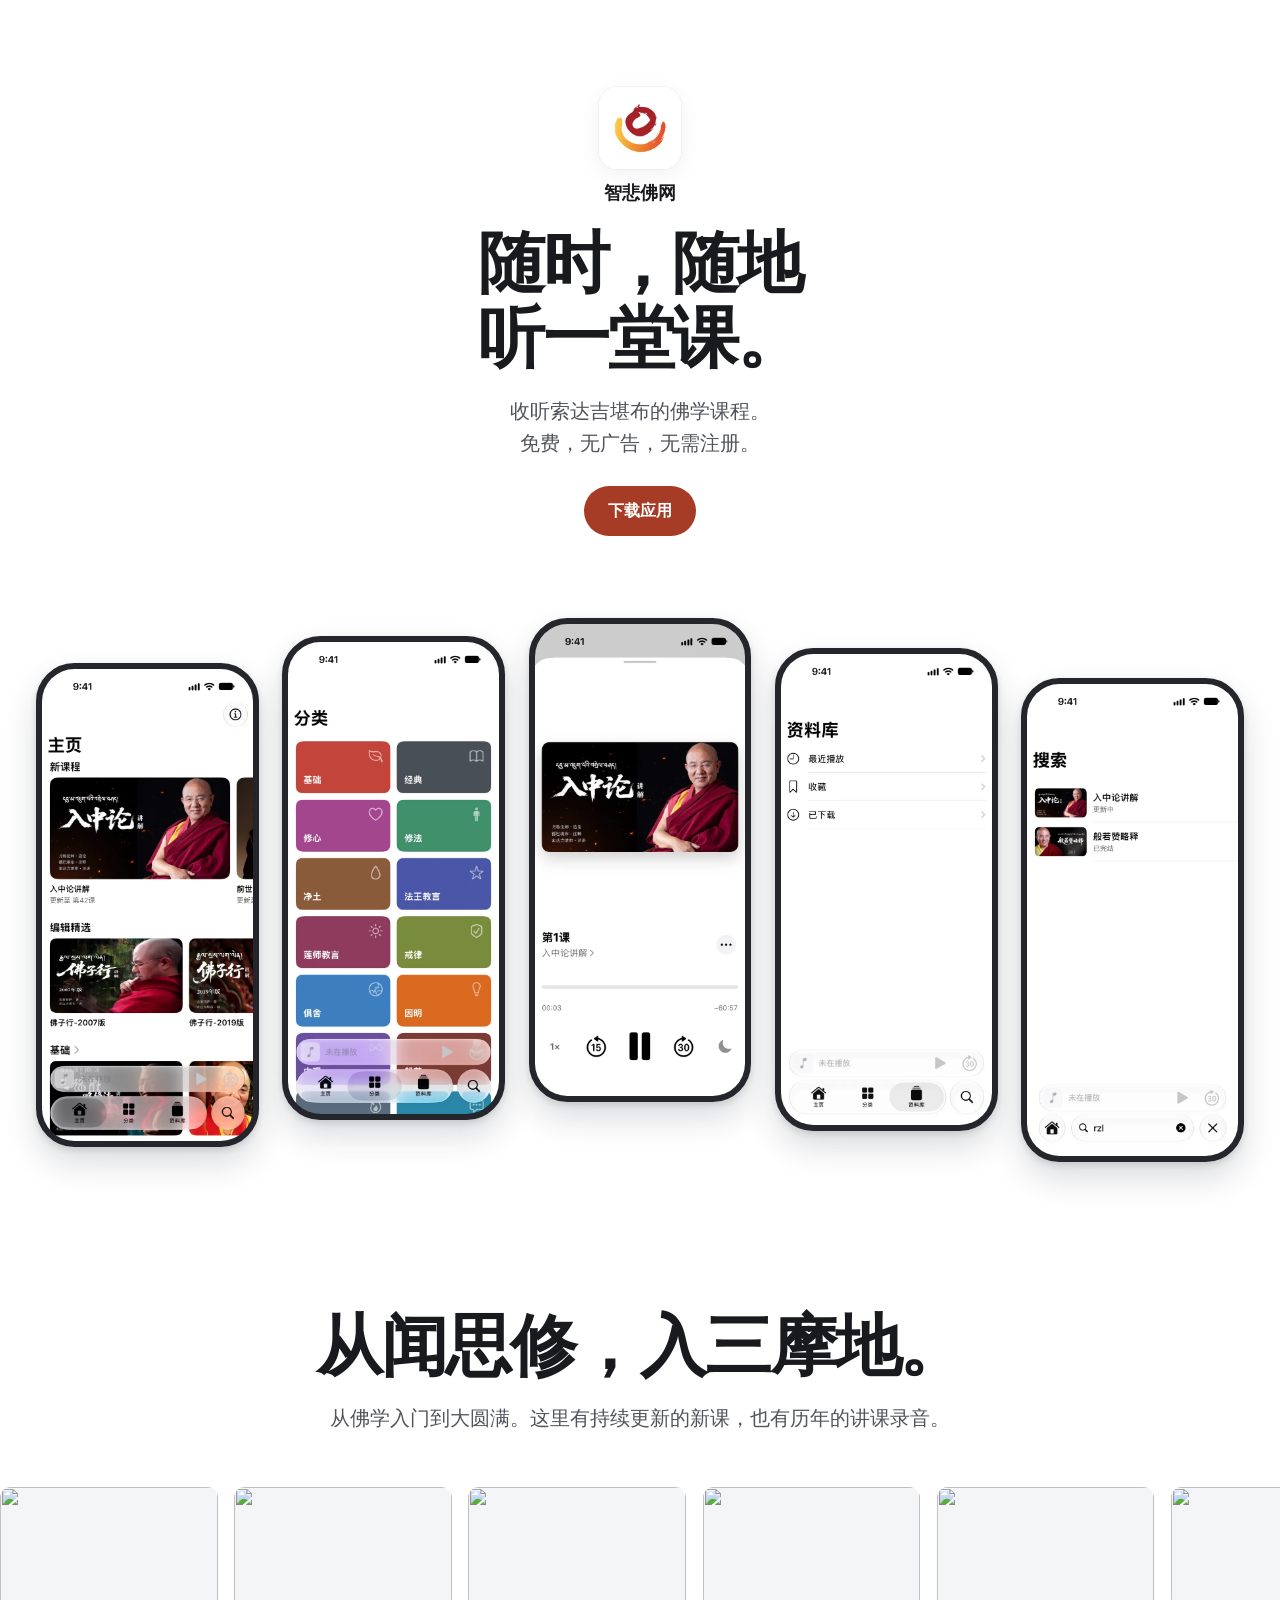
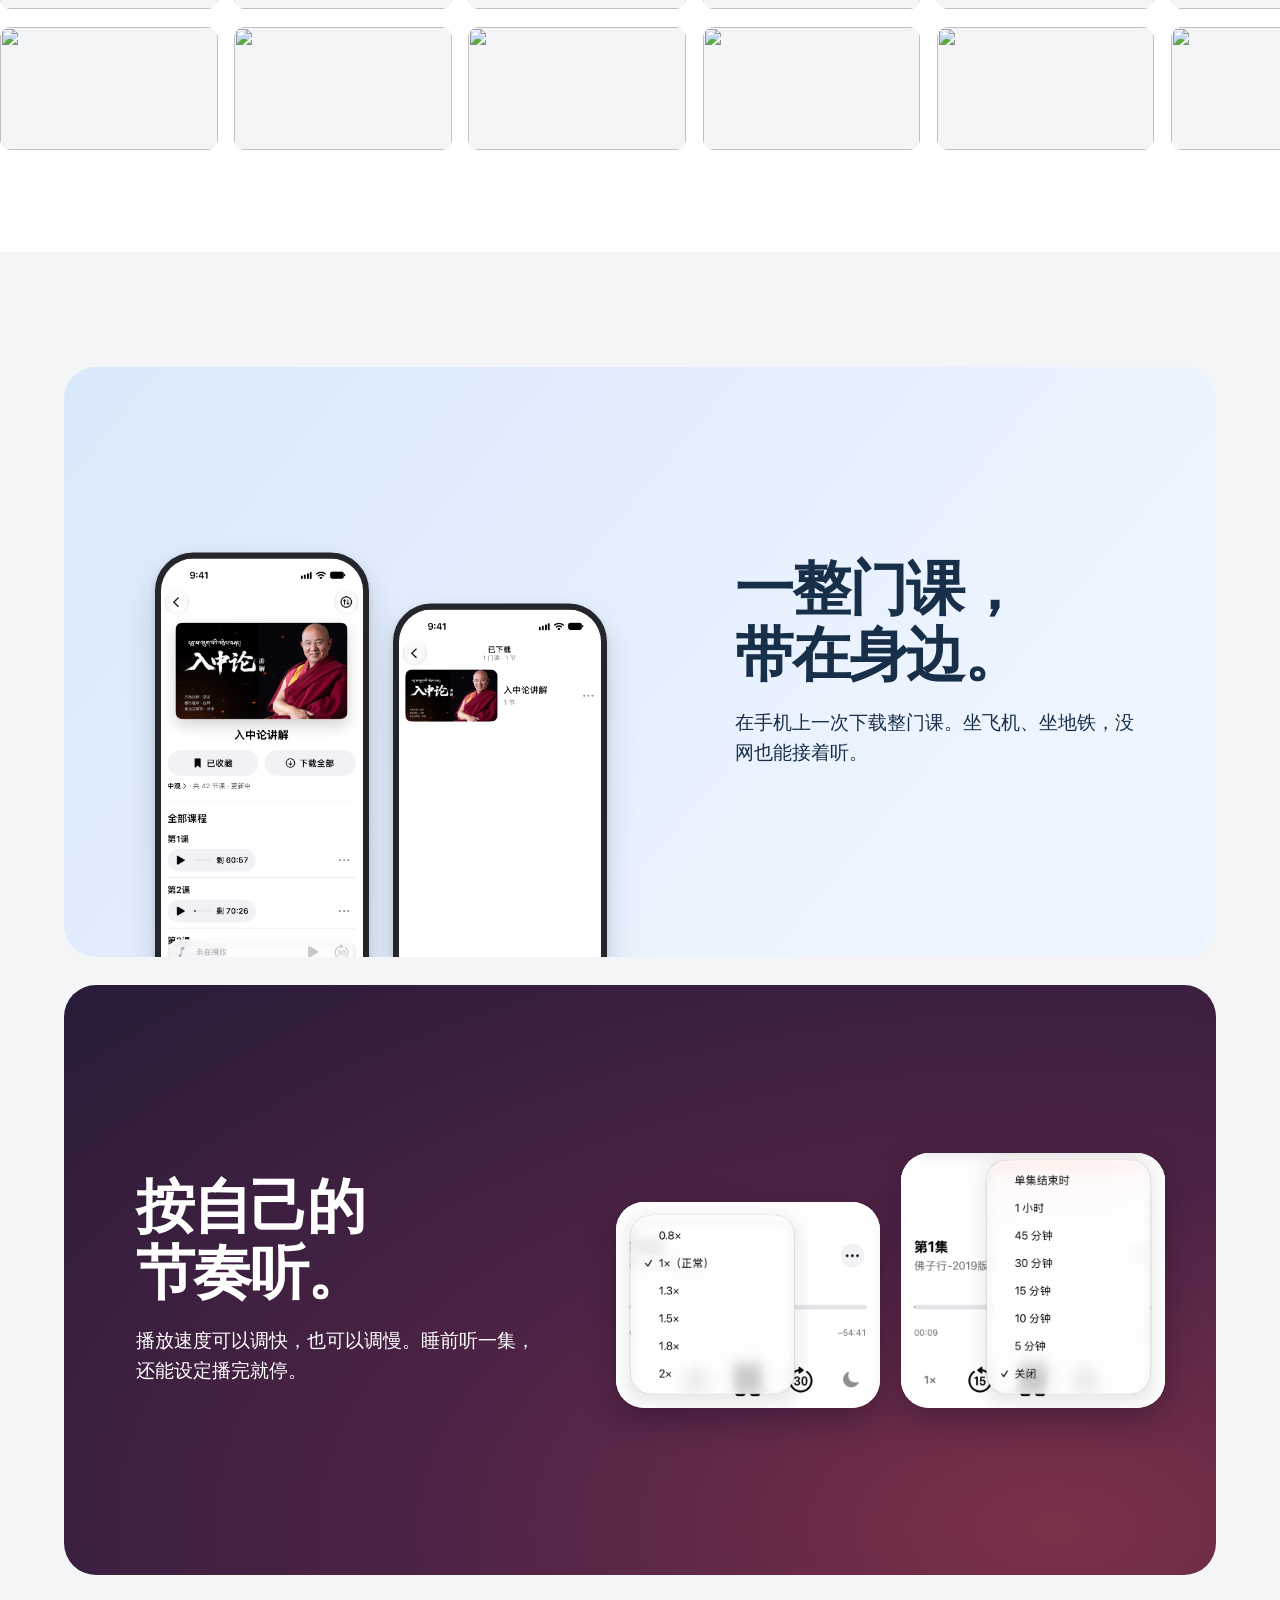
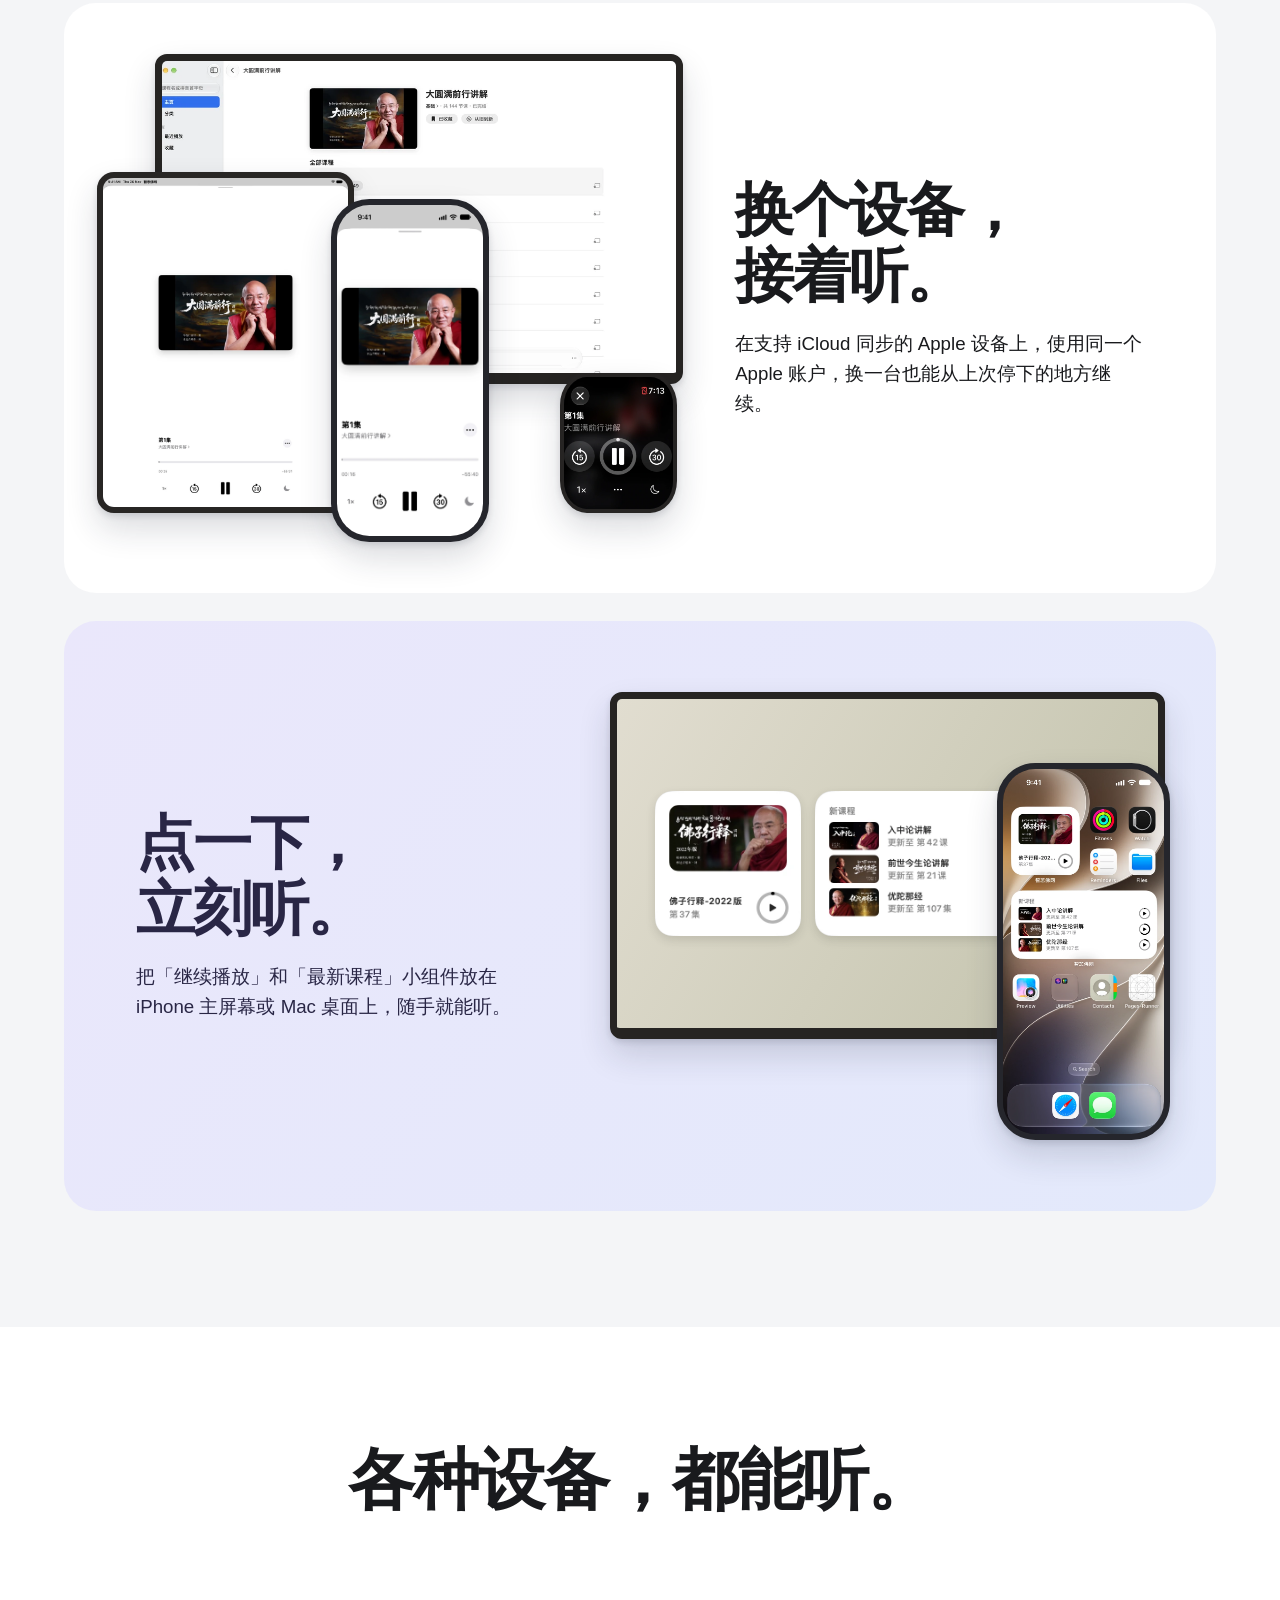
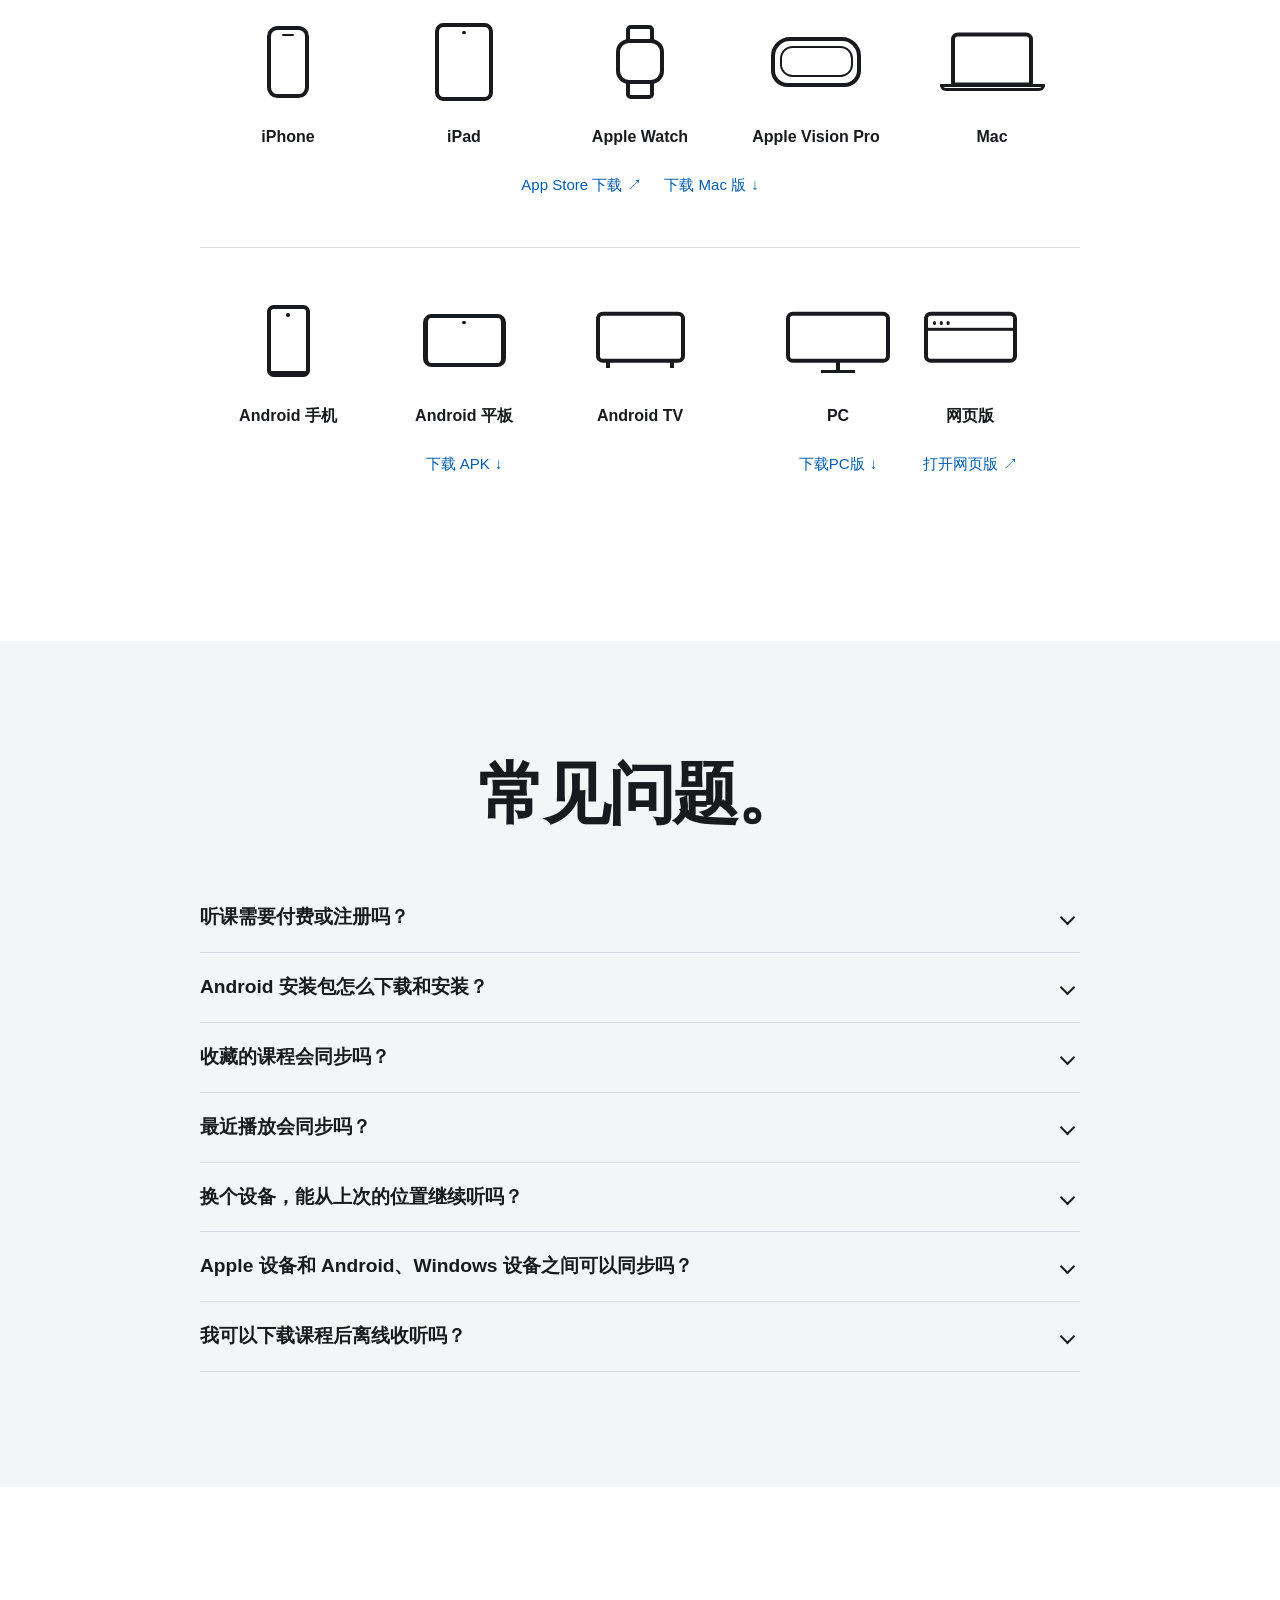
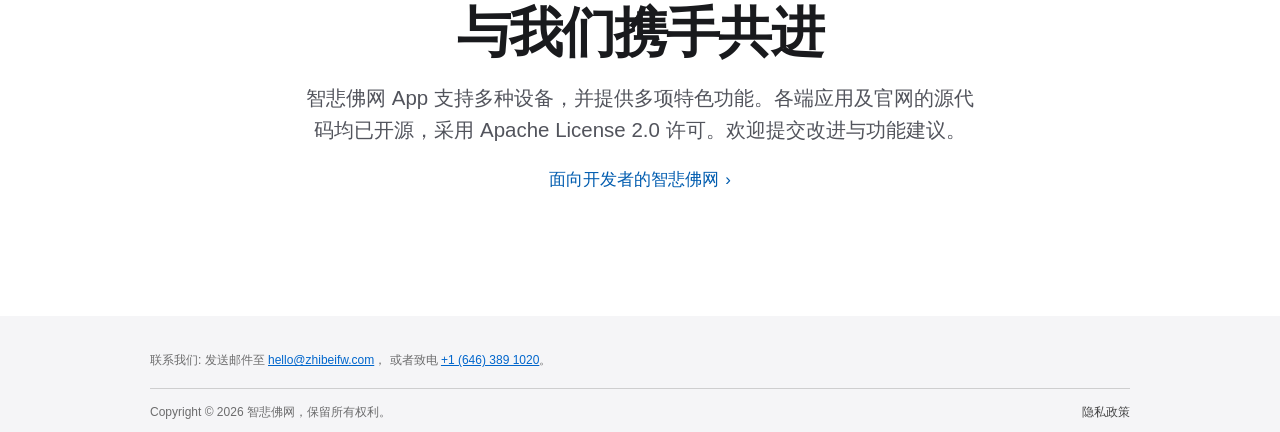
==== index.html @ 8c7d199d "合并官网手机端倍速与睡眠配图" ====
<!DOCTYPE html>
<html lang="zh-CN">
<head>
  <meta charset="utf-8">
  <meta name="viewport" content="width=device-width, initial-scale=1, viewport-fit=cover">
  <title>智悲佛网</title>
  <meta name="description" content="在智悲佛网收听索达吉堪布的佛学课程。免费，无广告，无需注册。">
  <meta name="theme-color" content="#ffffff">
  <meta property="og:type" content="website">
  <meta property="og:title" content="智悲佛网">
  <meta property="og:description" content="收听索达吉堪布的佛学课程。免费，无广告，无需注册。">
  <link rel="icon" href="favicon.svg" type="image/svg+xml">
  <link rel="stylesheet" href="style.css">
  <link rel="stylesheet" href="site-theme.css">
  <link rel="stylesheet" href="home.css">
  <script defer src="downloads.js"></script>
  <script defer src="home-covers.js"></script>
  <script defer src="home.js"></script>
</head>
<body class="home-page">
  <main>
    <section class="home-hero" aria-labelledby="home-title">
      <div class="home-heading home-hero-copy">
        <img class="app-mark" src="media/app-icon.webp" alt="" width="76" height="76">
        <p class="app-name">智悲佛网</p>
        <h1 id="home-title">随时，随地<br>听一堂课。</h1>
        <p>收听索达吉堪布的佛学课程。<br>免费，无广告，无需注册。</p>
        <a class="home-button" href="#downloads">下载应用</a>
      </div>

      <div class="phone-strip">
        <div class="phone-lineup">
          <div class="phone-frame phone-home"><img src="media/phone-home.webp" alt="智悲佛网首页" width="660" height="1434" decoding="async"></div>
          <div class="phone-frame phone-categories"><img src="media/phone-categories.webp" alt="课程分类" width="660" height="1434" decoding="async"></div>
          <div class="phone-frame phone-player"><img src="media/phone-player.webp" alt="正在播放的课程" width="660" height="1434" decoding="async" fetchpriority="high"></div>
          <div class="phone-frame phone-library"><img src="media/phone-library.webp" alt="资料库" width="660" height="1434" decoding="async"></div>
          <div class="phone-frame phone-search"><img src="media/phone-search.webp" alt="搜索课程" width="660" height="1434" decoding="async"></div>
        </div>
      </div>
    </section>

    <section class="home-catalog" aria-labelledby="catalog-title">
      <div class="home-heading section-copy">
        <h2 id="catalog-title">从闻思修，入三摩地。</h2>
        <p>从佛学入门到大圆满。这里有持续更新的新课，也有历年的讲课录音。</p>
      </div>
      <div class="cover-gallery" aria-label="课程封面">
        <div class="cover-row"><div class="cover-track" data-cover-row></div></div>
        <div class="cover-row"><div class="cover-track" data-cover-row></div></div>
      </div>
    </section>

    <section class="home-features" aria-label="听课功能">
      <div class="feature-stack home-width">
        <article class="feature-card feature-download">
          <div class="feature-copy">
            <h2>一整门课，<br>带在身边。</h2>
            <p>在手机上一次下载整门课。坐飞机、坐地铁，没网也能接着听。</p>
          </div>
          <div class="feature-art download-art">
            <div class="phone-frame"><img src="media/phone-course.webp" alt="课程页上的下载全部按钮" loading="lazy" decoding="async"></div>
            <div class="phone-frame"><img src="media/phone-downloads.webp" alt="资料库的已下载课程页" loading="lazy" decoding="async"></div>
          </div>
        </article>

        <article class="feature-card feature-playback" id="playback-feature">
          <div class="feature-copy">
            <h2>按自己的<br>节奏听。</h2>
            <p>播放速度可以调快，也可以调慢。睡前听一集，还能设定播完就停。</p>
          </div>
          <div class="feature-art playback-art">
            <div class="playback-crop playback-speed"><img src="media/phone-speed.webp" alt="《佛子行》的播放界面，倍速菜单已展开" width="660" height="1435" loading="lazy" decoding="async"></div>
            <div class="playback-crop playback-sleep"><img src="media/phone-sleep.webp" alt="《佛子行》的播放界面，睡眠定时菜单已展开" width="660" height="1435" loading="lazy" decoding="async"></div>
            <img class="playback-combined" src="media/phone-playback-combined.webp" alt="《佛子行》的播放界面，分别展开倍速和睡眠定时菜单" width="1048" height="670" loading="lazy" decoding="async">
          </div>
        </article>

        <article class="feature-card feature-sync" id="sync-feature">
          <div class="feature-copy">
            <h2>换个设备，<br>接着听。</h2>
            <p>在支持 iCloud 同步的 Apple 设备上，使用同一个 Apple 账户，换一台也能从上次停下的地方继续。</p>
          </div>
          <div class="feature-art sync-art">
            <div class="feature-devices">
              <div class="mac-frame"><img src="media/mac-player.webp" alt="Mac 上播放《大圆满前行讲解》" loading="lazy" decoding="async"></div>
              <div class="tablet-frame"><img src="media/ipad-player.webp" alt="iPad 上播放《大圆满前行讲解》" loading="lazy" decoding="async"></div>
              <div class="phone-frame"><img src="media/phone-sync.webp" alt="iPhone 上播放《大圆满前行讲解》" loading="lazy" decoding="async"></div>
              <div class="watch-frame"><img src="media/watch-player.webp" alt="Apple Watch 上播放《大圆满前行讲解》" loading="lazy" decoding="async"></div>
            </div>
          </div>
        </article>

        <article class="feature-card feature-widgets" id="widgets-feature">
          <div class="feature-copy">
            <h2>点一下，<br>立刻听。</h2>
            <p>把「继续播放」和「最新课程」小组件放在 iPhone 主屏幕或 Mac 桌面上，随手就能听。</p>
          </div>
          <div class="feature-art widgets-art">
            <div class="feature-devices">
              <div class="mac-frame">
                <div class="mac-widget-screen">
                  <img src="media/mac-continue-widget.webp" alt="Mac 的继续播放小组件显示《佛子行释-2022版》第 37 集" width="328" height="328" loading="lazy" decoding="async">
                  <img src="media/mac-latest-widget.webp" alt="Mac 的最新课程小组件" width="688" height="328" loading="lazy" decoding="async">
                </div>
              </div>
              <div class="phone-frame"><img src="media/phone-widgets.webp" alt="iPhone 的继续播放小组件显示《佛子行释-2022版》第 37 集，下方是最新课程小组件" width="660" height="1435" loading="lazy" decoding="async"></div>
            </div>
          </div>
        </article>
      </div>
    </section>

    <section class="home-downloads home-width" id="downloads" aria-labelledby="downloads-title">
      <div class="home-heading section-copy">
        <h2 id="downloads-title">各种设备，都能听。</h2>
      </div>

      <div class="device-rows">
        <div class="device-row device-row-apple">
          <ul class="device-icons">
            <li>
              <span class="device-icon icon-iphone" aria-hidden="true"></span>
              <span>iPhone</span>
            </li>
            <li>
              <span class="device-icon icon-ipad" aria-hidden="true"></span>
              <span>iPad</span>
            </li>
            <li>
              <span class="device-icon icon-watch" aria-hidden="true"></span>
              <span>Apple Watch</span>
            </li>
            <li>
              <span class="device-icon icon-vision" aria-hidden="true"></span>
              <span>Apple Vision Pro</span>
            </li>
            <li>
              <span class="device-icon icon-laptop" aria-hidden="true"></span>
              <span>Mac</span>
            </li>
          </ul>
          <div class="device-links">
            <a class="text-link" href="https://apps.apple.com/app/id6829302070">App Store 下载 <span aria-hidden="true">↗</span></a>
            <a class="text-link" data-download-platform="mac" aria-disabled="true" title="需要 macOS 15 或以上版本">下载 Mac 版 <span aria-hidden="true">↓</span></a>
          </div>
        </div>

        <div class="device-row">
          <div class="device-platforms">
            <div class="device-android">
              <ul class="device-icons">
                <li>
                  <span class="device-icon icon-android-phone" aria-hidden="true"></span>
                  <span>Android 手机</span>
                </li>
                <li><span class="device-icon icon-android-tablet" aria-hidden="true"></span><span>Android 平板</span></li>
                <li><span class="device-icon icon-tv" aria-hidden="true"></span><span>Android TV</span></li>
              </ul>
              <div class="device-links">
                <a class="text-link" data-download-platform="android" aria-disabled="true">下载 APK <span aria-hidden="true">↓</span></a>
              </div>
            </div>
            <div class="device-other">
              <div class="device-column">
                <div class="device-device">
                  <span class="device-icon icon-desktop" aria-hidden="true"></span>
                  <span>PC</span>
                </div>
                <div class="device-links">
                  <a class="text-link" data-download-platform="windows" aria-disabled="true">下载PC版 <span aria-hidden="true">↓</span></a>
                </div>
              </div>
              <div class="device-column">
                <div class="device-device"><span class="device-icon icon-browser" aria-hidden="true"></span><span>网页版</span></div>
                <div class="device-links">
                  <a class="text-link" href="https://web.zhibeifw.com/" data-web-player>打开网页版 <span aria-hidden="true">↗</span></a>
                </div>
              </div>
            </div>
          </div>
        </div>
      </div>
      <p class="download-status" data-download-status role="status" hidden>部分下载暂不可用，请稍后重试。</p>
    </section>

    <section class="home-faq" aria-labelledby="faq-title">
      <div class="home-heading section-copy"><h2 id="faq-title">常见问题。</h2></div>
      <div class="faq-items">
        <details>
          <summary>听课需要付费或注册吗？</summary>
          <div class="faq-answer"><p>课程免费收听，无广告，也无需注册智悲佛网账号。</p></div>
        </details>
        <details>
          <summary>Android 安装包怎么下载和安装？</summary>
          <div class="faq-answer">
            <p>在官网下载区点「下载 APK」。如果你是从微信或 QQ 打开网页的，请点右上角「⋯」，选择「在浏览器中打开」，再开始下载。</p>
            <p>下载完成后，从浏览器的「下载内容」或手机的「文件管理」打开安装包。如果系统提示需要授权，点「设置」，给当前打开安装包的浏览器或文件管理器开启「允许来自此来源的应用」，再返回安装。</p>
            <p>如果看到「已了解应用的风险检测结果」，确认安装包来自智悲佛网官网后，按屏幕提示点「继续安装」。</p>
            <p>部分华为手机或平板会提示「纯净模式持续保护中」。如果设备提供「增强防护」开关，可在「设置 → 系统和更新 → 纯净模式」里暂时关闭增强防护，安装完成后再开启。也可以直接打开网页版听课。</p>
          </div>
        </details>
        <details>
          <summary>收藏的课程会同步吗？</summary>
          <div class="faq-answer"><p>会。在支持 iCloud 同步的 Apple 设备上，使用同一个 Apple 账户，收藏或取消收藏都会同步。</p></div>
        </details>
        <details>
          <summary>最近播放会同步吗？</summary>
          <div class="faq-answer"><p>会。用同一个 Apple 账户在支持 iCloud 同步的设备上听课，另一台设备的「最近播放」里也能找到这一集。</p></div>
        </details>
        <details>
          <summary>换个设备，能从上次的位置继续听吗？</summary>
          <div class="faq-answer"><p>可以。在支持 iCloud 同步的 Apple 设备上使用同一个 Apple 账户，打开同一集，就能从上次停下的位置接着听。已听完的标记也会同步。</p></div>
        </details>
        <details>
          <summary>Apple 设备和 Android、Windows 设备之间可以同步吗？</summary>
          <div class="faq-answer"><p>不能。同步仅限使用同一个 Apple 账户、且支持 iCloud 同步的 Apple 设备。Android 和 Windows 各自在本机保存收藏、最近播放和收听进度。</p></div>
        </details>
        <details>
          <summary>我可以下载课程后离线收听吗？</summary>
          <div class="faq-answer"><p>可以在支持下载的设备上提前下载课程。断网后，打开资料库的「已下载」就能听。</p></div>
        </details>
      </div>
    </section>

    <section class="home-contribute" id="contribute" aria-labelledby="contribute-title">
      <div class="home-heading">
        <h2 id="contribute-title">与我们携手共进</h2>
        <p>智悲佛网 App 支持多种设备，并提供多项特色功能。各端应用及官网的源代码均已开源，采用 Apache License 2.0 许可。欢迎提交改进与功能建议。</p>
        <a class="text-link" href="https://github.com/zhibeifw/">面向开发者的智悲佛网 <span aria-hidden="true">›</span></a>
      </div>
    </section>
  </main>

  <footer class="home-footer">
    <div class="home-width">
      <p class="footer-contact">
        联系我们: 发送邮件至 <a href="mailto:hello@zhibeifw.com">hello@zhibeifw.com</a>，
        或者致电 <a href="tel:+16463891020">+1 (646) 389 1020</a>。
      </p>
      <div class="footer-legal">
        <p>Copyright &copy; 2026 智悲佛网，保留所有权利。</p>
        <a href="privacy.html">隐私政策</a>
      </div>
    </div>
  </footer>
</body>
</html>
---- style.css ----
:root {
  --bg-hero: #0d1a10;
  --bg-page: #0d1a10;
  --bg-page-glow: #1a2e1f;
  --accent: #a62127;
  --danger: #ff4d4f;
  --link-blue: #3b82f6;
  --text: rgba(255, 255, 255, 0.88);
  --text-strong: #ffffff;
  --text-muted: rgba(255, 255, 255, 0.7);
  --text-faint: rgba(255, 255, 255, 0.6);
  --glass-bg: rgba(255, 255, 255, 0.06);
  --glass-border: rgba(255, 255, 255, 0.15);
  --font-sans: -apple-system, BlinkMacSystemFont, "PingFang SC", "Hiragino Sans GB",
    "Microsoft YaHei", "Noto Sans SC", "Helvetica Neue", Arial, sans-serif;
}

* {
  margin: 0;
  padding: 0;
  box-sizing: border-box;
}

html {
  -webkit-text-size-adjust: 100%;
  text-size-adjust: 100%;
}

body {
  font-family: var(--font-sans);
  color: var(--text);
  background-color: var(--bg-page);
}

a {
  color: inherit;
}

a:focus-visible {
  outline: 2px solid #ffffff;
  outline-offset: 3px;
  border-radius: 6px;
}

.icon {
  display: inline-block;
  width: 1em;
  height: 1em;
  fill: currentColor;
  flex-shrink: 0;
  vertical-align: -0.125em;
}

.glass {
  background: var(--glass-bg);
  border: 1px solid var(--glass-border);
  -webkit-backdrop-filter: blur(16px);
  backdrop-filter: blur(16px);
}

body.page {
  background-image: radial-gradient(circle at 50% 30%, var(--bg-page-glow) 0%, var(--bg-page) 80%);
  background-repeat: no-repeat;
  background-attachment: fixed;
  line-height: 1.8;
  padding: max(40px, env(safe-area-inset-top)) max(20px, env(safe-area-inset-right))
    max(80px, env(safe-area-inset-bottom)) max(20px, env(safe-area-inset-left));
  min-height: 100vh;
  min-height: 100dvh;
}

.container {
  max-width: 760px;
  margin: 0 auto;
}

.nav-back {
  margin-bottom: 40px;
}

.nav-back a {
  color: var(--text-faint);
  text-decoration: none;
  font-size: 0.9rem;
  display: inline-flex;
  align-items: center;
  gap: 8px;
  transition: color 0.2s ease;
}

.nav-back a:hover {
  color: #ffffff;
}

.page h1 {
  font-size: clamp(1.8rem, 3vw, 2.4rem);
  font-weight: 300;
  letter-spacing: 2px;
  margin-bottom: 10px;
  color: #ffffff;
}

.subtitle {
  font-size: 0.85rem;
  color: var(--text-faint);
  margin-bottom: 40px;
  border-bottom: 1px solid rgba(255, 255, 255, 0.1);
  padding-bottom: 20px;
}

.page-footer {
  text-align: center;
  margin-top: 60px;
  font-size: 0.8rem;
  color: var(--text-faint);
}

body:has(.platform-dialog[open]) {
  overflow: hidden;
}

body:has(.platform-dialog[open]) .hero-container {
  filter: blur(4px);
}

:is(.download-btn, .platform-download[href], .platform-dialog-close) {
  -webkit-tap-highlight-color: transparent;
}

:root[data-focus-input="pointer"] :is(.download-btn, .platform-download[href], .platform-dialog-close):focus {
  outline: none;
}

:root[data-focus-input="keyboard"] :is(.download-btn, .platform-download[href], .platform-dialog-close):focus {
  outline: 2px solid var(--text-strong);
  outline-offset: 3px;
}

.platform-dialog {
  position: fixed;
  inset: 0;
  margin: auto;
  width: min(560px, calc(100% - 32px));
  max-height: calc(100dvh - 32px);
  padding: 20px;
  border: 1px solid rgba(232, 249, 236, 0.24);
  border-radius: 22px;
  background-color: var(--bg-page-glow);
  background-image: linear-gradient(155deg, rgba(241, 255, 245, 0.13), transparent 60%);
  box-shadow: inset 0 1px rgba(241, 255, 245, 0.14), 0 24px 64px rgba(0, 0, 0, 0.42);
  color: var(--text);
  overflow: auto;
}

.platform-dialog::backdrop {
  background: rgba(6, 13, 8, 0.4);
}

@supports ((backdrop-filter: blur(1px)) or (-webkit-backdrop-filter: blur(1px))) {
  .platform-dialog {
    background-color: rgba(16, 34, 23, 0.70);
    -webkit-backdrop-filter: blur(26px) saturate(135%);
    backdrop-filter: blur(26px) saturate(135%);
  }
}

@media (prefers-reduced-transparency: reduce) {
  body:has(.platform-dialog[open]) .hero-container {
    filter: none;
  }

  .platform-dialog {
    background-color: var(--bg-page-glow);
    -webkit-backdrop-filter: none;
    backdrop-filter: none;
  }
}

.platform-dialog-header {
  display: flex;
  align-items: center;
  justify-content: space-between;
  gap: 12px;
}

.platform-dialog-header h2 {
  font-size: 1.25rem;
  font-weight: 500;
  color: var(--text-strong);
}

.platform-dialog-close {
  display: grid;
  place-items: center;
  width: 44px;
  height: 44px;
  border: 1px solid rgba(232, 249, 236, 0.16);
  border-radius: 50%;
  background: rgba(255, 255, 255, 0.08);
  color: var(--text-strong);
  font: 1.5rem/1 var(--font-sans);
  cursor: pointer;
}

.platform-dialog-close:focus-visible {
  outline: 2px solid var(--text-strong);
  outline-offset: 3px;
}

.platform-dialog-close:hover {
  background: rgba(255, 255, 255, 0.14);
}

.platform-downloads {
  display: grid;
  grid-template-columns: repeat(2, minmax(0, 1fr));
  gap: 12px;
  margin-top: 14px;
}

.platform-downloads[hidden] {
  display: none;
}

.platform-download {
  display: flex;
  align-items: center;
  gap: 14px;
  min-height: 74px;
  padding: 14px 16px;
  border-radius: 12px;
  border-color: rgba(232, 249, 236, 0.22);
  background: linear-gradient(165deg, rgba(255, 255, 255, 0.16), rgba(255, 255, 255, 0.07));
  -webkit-backdrop-filter: none;
  backdrop-filter: none;
  box-shadow: inset 0 1px rgba(255, 255, 255, 0.08);
  color: var(--text-strong);
  text-decoration: none;
}

.platform-download[href]:hover {
  background: linear-gradient(165deg, rgba(255, 255, 255, 0.20), rgba(255, 255, 255, 0.12));
}

.platform-download[aria-disabled="true"] {
  border-color: var(--glass-border);
  background: rgba(255, 255, 255, 0.045);
  box-shadow: none;
  color: var(--text-muted);
}

.platform-download .icon {
  width: 28px;
  height: 28px;
}

.platform-download-text {
  display: grid;
  gap: 3px;
  min-width: 0;
  line-height: 1.3;
  overflow-wrap: anywhere;
}

.platform-download-text small {
  font-size: 0.85rem;
  color: var(--text-muted);
  line-height: 1.4;
}

@media (max-width: 599px) {
  .platform-dialog {
    inset: auto 0 0;
    width: 100%;
    max-width: none;
    margin: 0;
    padding-bottom: calc(20px + env(safe-area-inset-bottom));
    border-radius: 22px 22px 0 0;
  }

  .platform-dialog[open] {
    animation: platform-sheet-in 0.22s ease-out;
  }

  .platform-downloads {
    grid-template-columns: minmax(0, 1fr);
  }
}

@keyframes platform-sheet-in {
  from { transform: translateY(100%); }
}

@media (prefers-reduced-motion: reduce) {
  *,
  *::before,
  *::after {
    transition-duration: 0.01ms !important;
    animation-duration: 0.01ms !important;
  }
}
---- site-theme.css ----
:root {
  --site-paper: #fff;
  --site-surface: #f4f5f7;
  --site-ink: #191a1d;
  --site-muted: #52545c;
  --site-link: #005caf;
  --site-line: #d8dae0;
}
---- home.css ----
:root {
  --home-paper: var(--site-paper);
  --home-surface: var(--site-surface);
  --home-ink: var(--site-ink);
  --home-muted: var(--site-muted);
  --home-accent: #a63c25;
  --home-link: var(--site-link);
  --home-line: var(--site-line);
  --home-gutter: clamp(22px, 5vw, 64px);
  --home-space: clamp(68px, 9vw, 122px);
}

html {
  scroll-behavior: smooth;
}

body.home-page {
  color: var(--home-ink);
  background: var(--home-paper);
  line-height: 1.6;
}

.home-page :focus-visible {
  outline: 2px solid var(--home-link);
  outline-offset: 5px;
}

.home-width {
  width: min(1160px, calc(100% - var(--home-gutter) * 2));
  margin-inline: auto;
}

.home-heading {
  max-width: 890px;
  margin-inline: auto;
  text-align: center;
  padding-inline: var(--home-gutter);
}

.home-heading h1,
.home-heading h2,
.feature-copy h2 {
  font-weight: 720;
  line-height: 1.12;
  letter-spacing: -0.032em;
  text-wrap: balance;
}

.home-heading h1,
.home-heading h2 {
  font-size: clamp(2.35rem, 5.25vw, 4.5rem);
}

.home-heading h1 {
  margin-top: 18px;
}

.home-heading p:not(.app-name) {
  max-width: 31em;
  margin: 19px auto 0;
  color: var(--home-muted);
  font-size: clamp(1rem, 0.77rem + 0.65vw, 1.28rem);
  line-height: 1.6;
  text-wrap: pretty;
}

.home-hero {
  --hero-top: max(clamp(51px, 6.8vw, 89px), env(safe-area-inset-top));
  --hero-mark-size: clamp(64px, 7vw, 82px);
  padding-top: var(--hero-top);
  overflow: clip;
}

.app-mark {
  display: block;
  width: var(--hero-mark-size);
  height: auto;
  margin: 0 auto 10px;
  border-radius: 22%;
  box-shadow: 0 5px 20px #171a2410, 0 0 0 1px #171a2409;
}

.app-name {
  font-size: 1.1rem;
  font-weight: 670;
}

.home-button {
  display: inline-flex;
  align-items: center;
  padding: 12px 24px;
  min-height: 48px;
  margin-top: 26px;
  border-radius: 100px;
  background: var(--home-accent);
  color: #fff;
  font-weight: 640;
  text-decoration: none;
}

.home-button:hover {
  background: #87301f;
}

.phone-strip {
  overflow: hidden;
  margin-top: clamp(44px, 5.8vw, 76px);
  padding: 8px 0 clamp(34px, 5vw, 68px);
}

.phone-lineup {
  --phone-width: clamp(144px, 17.4vw, 232px);
  width: max-content;
  display: flex;
  align-items: flex-start;
  gap: clamp(14px, 1.85vw, 28px);
  margin-inline: auto;
}

.phone-lineup > .phone-frame {
  width: var(--phone-width);
  position: relative;
}

@media (prefers-reduced-motion: no-preference) {
  .home-hero {
    --hero-intro-easing: cubic-bezier(.65, 0, .35, 1);
    --hero-intro-drop: max(0px, calc(100svh - var(--hero-top) - var(--hero-mark-size) - 30px));
    --hero-intro-spread: min(200px, 28vw);
  }

  .home-hero-copy .app-mark {
    animation: home-hero-mark-in 2s var(--hero-intro-easing) backwards;
  }

  .home-hero-copy .app-name {
    animation: home-hero-fade-in .5s var(--hero-intro-easing) 1.5s backwards;
  }

  .home-hero-copy h1,
  .home-hero-copy p:not(.app-name) {
    animation: home-hero-rise 2s var(--hero-intro-easing) backwards;
  }

  .home-hero-copy .home-button {
    animation: home-hero-rise 2s var(--hero-intro-easing) backwards,
      home-hero-fade-in 1s var(--hero-intro-easing) .25s backwards;
  }

  .phone-lineup > .phone-frame {
    animation: home-hero-phone-in 2s var(--hero-intro-easing) backwards;
  }

  .phone-home {
    --hero-phone-offset: calc(-2 * var(--hero-intro-spread));
  }

  .phone-categories {
    --hero-phone-offset: calc(-1 * var(--hero-intro-spread));
  }

  .phone-library {
    --hero-phone-offset: var(--hero-intro-spread);
  }

  .phone-search {
    --hero-phone-offset: calc(2 * var(--hero-intro-spread));
  }
}

@keyframes home-hero-mark-in {
  from {
    transform: translateY(max(0px, calc(50svh - var(--hero-top) - var(--hero-mark-size) / 2))) scale(3);
  }
}

@keyframes home-hero-rise {
  from { transform: translateY(var(--hero-intro-drop)); }
}

@keyframes home-hero-fade-in {
  from { opacity: 0; }
}

@keyframes home-hero-phone-in {
  from {
    opacity: 0;
    transform: translate(var(--hero-phone-offset, 0px), var(--hero-intro-drop));
  }
}

.phone-frame,
.tablet-frame,
.mac-frame,
.watch-frame {
  overflow: hidden;
  flex-shrink: 0;
  background: #16171c;
  box-shadow: 0 16px 32px #20273729, 0 3px 6px #20273724;
}

.phone-frame {
  border: clamp(4px, 0.52vw, 7px) solid #25262c;
  border-radius: clamp(19px, 3vw, 39px);
  aspect-ratio: 660 / 1434;
  isolation: isolate;
}

.phone-frame img,
.tablet-frame img,
.watch-frame img,
.mac-frame img {
  display: block;
  width: 100%;
  height: 100%;
  object-fit: cover;
  object-position: top center;
}

.phone-home {
  margin-top: clamp(28px, 3.5vw, 50px);
}

.phone-categories {
  margin-top: clamp(12px, 1.4vw, 25px);
}

.phone-player {
  z-index: 1;
}

.phone-library {
  margin-top: clamp(18px, 2.3vw, 36px);
}

.phone-search {
  margin-top: clamp(36px, 4.7vw, 62px);
}

.section-copy {
  margin-bottom: clamp(28px, 4.5vw, 52px);
}

.home-catalog {
  padding: clamp(40px, 6.4vw, 88px) 0 clamp(60px, 8vw, 112px);
}

.cover-gallery {
  overflow: hidden;
  display: grid;
  gap: clamp(9px, 1.4vw, 19px);
  width: 100%;
}

.cover-row {
  --cover-width: clamp(160px, 17vw, 248px);
  --cover-gap: clamp(9px, 1.3vw, 17px);
  overflow: hidden;
}

.cover-track,
.cover-set {
  display: flex;
  width: max-content;
}

.cover-set {
  gap: var(--cover-gap);
  padding-inline-end: var(--cover-gap);
}

.cover-tile {
  position: relative;
  display: block;
  width: var(--cover-width);
  aspect-ratio: 16 / 9;
  background-color: var(--home-surface);
  border-radius: 11px;
  overflow: hidden;
  text-decoration: none;
}

.cover-tile img {
  width: 100%;
  height: 100%;
  display: block;
  object-fit: cover;
}

.cover-tile:focus-visible {
  outline-offset: -3px;
}

.cover-action {
  position: absolute;
  inset: 50% auto auto 50%;
  transform: translate(-50%, -50%);
  display: inline-flex;
  align-items: center;
  gap: 7px;
  padding-inline: 15px;
  min-height: 38px;
  border-radius: 100px;
  color: var(--site-ink);
  background: var(--site-paper);
  box-shadow: 0 2px 12px #0004;
  font-size: 0.88rem;
  font-weight: 650;
  line-height: 1;
  white-space: nowrap;
  opacity: 0;
  transition: opacity 160ms ease;
}

.cover-action::after {
  content: '';
  width: 0;
  height: 0;
  border-block: 4px solid transparent;
  border-inline-start: 6px solid currentColor;
}

.cover-tile:is(:focus-visible, [data-selected]) .cover-action {
  opacity: 1;
}

.cover-track {
  animation: cover-scroll 210s linear infinite paused;
}

.cover-gallery[data-moving] .cover-track {
  animation-play-state: running;
}

.cover-row + .cover-row .cover-track {
  animation-direction: reverse;
}

.cover-gallery:is(:active, [data-selected]) .cover-track {
  animation-play-state: paused;
}

.cover-gallery[data-keyboard] .cover-track {
  animation: none;
}

@media (hover: hover) {
  .cover-gallery:hover .cover-track {
    animation-play-state: paused;
  }

  .cover-tile:hover .cover-action {
    opacity: 1;
  }
}

@keyframes cover-scroll {
  to { transform: translateX(-50%); }
}

.text-link {
  color: var(--home-link);
  text-decoration: none;
  text-underline-offset: 0.24em;
  white-space: nowrap;
}

.text-link:hover {
  text-decoration: underline;
}

.home-features {
  padding-block: var(--home-space);
  background: var(--home-surface);
}

.feature-stack {
  display: grid;
  gap: clamp(18px, 2.2vw, 28px);
}

.feature-card {
  display: grid;
  grid-template-columns: minmax(0, 1fr) minmax(0, 1.3fr);
  align-items: center;
  min-height: clamp(440px, 47vw, 590px);
  overflow: hidden;
  border-radius: clamp(22px, 2.7vw, 32px);
  isolation: isolate;
}

.feature-copy {
  position: relative;
  z-index: 1;
  padding: clamp(30px, 5.8vw, 72px);
  padding-inline-end: 12px;
}

.feature-copy h2 {
  font-size: clamp(2.25rem, 4.6vw, 4rem);
}

.feature-copy p {
  max-width: 24em;
  margin-top: 20px;
  font-size: clamp(1rem, 1.5vw, 1.17rem);
  line-height: 1.6;
}

.feature-download {
  background: linear-gradient(130deg, #d9e8fb 0%, #eef5ff 79%);
  color: #182f49;
}

.feature-playback {
  background: radial-gradient(ellipse at 86% 92%, #7b304b 1%, #4e2345 44%, #271c38 100%);
  color: #fff;
}

.feature-sync {
  background: var(--home-paper);
  color: var(--home-ink);
}

.feature-widgets {
  background: linear-gradient(128deg, #eae7fb 0%, #e3e9fb 100%);
  color: #292645;
}

.feature-art {
  position: relative;
  align-self: stretch;
  min-width: 0;
}

.download-art {
  display: flex;
  align-items: flex-end;
  justify-content: center;
  gap: clamp(12px, 2vw, 24px);
  padding: 32px 26px 0 8px;
}

.download-art .phone-frame {
  width: min(45%, 214px);
}

.download-art .phone-frame:first-child {
  transform: translateY(13%);
}

.download-art .phone-frame + .phone-frame {
  transform: translateY(24%);
}

.playback-art {
  display: grid;
  grid-template-columns: repeat(2, minmax(0, 1fr));
  align-content: center;
  align-items: end;
  gap: clamp(12px, 1.6vw, 22px);
  padding: clamp(27px, 4.4vw, 58px) clamp(18px, 4vw, 52px);
}

.playback-crop {
  position: relative;
  aspect-ratio: 660 / var(--crop-height);
  overflow: hidden;
  border-radius: clamp(16px, 2.6vw, 28px);
  background: #fff;
  box-shadow: 0 12px 30px #190a2760;
}

.playback-crop img {
  display: block;
  position: absolute;
  width: 100%;
  height: auto;
  inset-block-start: calc(-100% * var(--crop-top) / var(--crop-height));
}

.playback-speed {
  --crop-top: 842;
  --crop-height: 514;
}

.playback-sleep {
  --crop-top: 718;
  --crop-height: 638;
}

.playback-combined {
  display: none;
  width: 100%;
  height: auto;
}

.mac-frame {
  border: 7px solid #262422;
  border-bottom-width: 11px;
  border-radius: 12px;
  aspect-ratio: 16 / 10;
}

.tablet-frame {
  border: 6px solid #282624;
  border-radius: 17px;
  aspect-ratio: 4 / 5.3;
}

.watch-frame {
  border: 4px solid #262423;
  border-radius: 23%;
  aspect-ratio: 416 / 496;
}

.sync-art,
.widgets-art {
  display: grid;
  place-items: center;
  padding-block: clamp(20px, 3.4vw, 40px);
}

.feature-devices {
  position: relative;
  width: min(90%, 590px);
  aspect-ratio: 6 / 5;
}

.widgets-art .feature-devices {
  width: min(86%, 565px);
  aspect-ratio: 5 / 4;
}

.sync-art .mac-frame {
  position: absolute;
  inset: 0 0 auto auto;
  width: 90%;
}

.sync-art .tablet-frame {
  position: absolute;
  inset: auto auto 6% 0;
  width: 44%;
}

.sync-art .phone-frame {
  position: absolute;
  inset: auto auto 0 40%;
  width: 27%;
}

.sync-art .watch-frame {
  position: absolute;
  inset: auto 1% 6% auto;
  width: 20%;
}

.widgets-art .mac-frame {
  position: absolute;
  inset: 0 auto auto 0;
  width: 99%;
}

.mac-widget-screen {
  display: grid;
  grid-template-columns: minmax(0, 328fr) minmax(0, 688fr);
  align-items: center;
  gap: 3%;
  width: 100%;
  height: 100%;
  padding-inline: 7%;
  background: linear-gradient(120deg, #e1ddd0, #c1c1aa);
}

.mac-widget-screen img {
  height: auto;
  border-radius: 5.5% / 12%;
  box-shadow: 0 4px 10px #31322a25;
}

.mac-widget-screen img:first-child {
  border-radius: 12%;
}

.widgets-art .phone-frame {
  position: absolute;
  inset: auto 0 0 auto;
  width: min(31%, 175px);
}

.home-downloads {
  padding-block: var(--home-space);
}

.device-rows {
  width: min(880px, 100%);
  margin: 0 auto;
}

.device-row {
  padding-block: clamp(22px, 3.1vw, 42px);
}

.device-row + .device-row {
  border-block-start: 1px solid var(--home-line);
}

.device-icons {
  display: flex;
  flex-wrap: wrap;
  justify-content: center;
  gap: 14px clamp(17px, 3.3vw, 49px);
  list-style: none;
}

.device-icons li,
.device-device {
  min-width: 72px;
  display: grid;
  gap: 9px;
  justify-items: center;
  align-content: start;
  font-weight: 650;
  text-align: center;
}

.device-icon {
  position: relative;
  display: grid;
  width: min(100%, 106px);
  height: 106px;
  place-items: center;
  color: var(--home-ink);
  font-size: 20px;
}

.device-icon::before,
.device-icon::after {
  position: absolute;
  box-sizing: border-box;
  content: "";
}

.device-icon::before {
  border: .2em solid currentColor;
  border-radius: .42em;
}

.icon-iphone::before,
.icon-android-phone::before {
  height: 3.6em;
}

.icon-iphone::before {
  width: 2.1em;
  border-radius: .52em;
}

.icon-iphone::after {
  width: .58em;
  height: .12em;
  inset-block-start: calc(50% - 1.4em);
  border-radius: 1em;
  background: currentColor;
}

.icon-ipad::before {
  width: 2.9em;
  height: 3.9em;
}

.icon-android-phone::before {
  width: 2.15em;
  border-radius: .33em;
  border-block-end-width: .32em;
}

.icon-android-tablet::before {
  width: 4.15em;
  height: 2.65em;
  border-inline-width: .28em;
}

.icon-ipad::after,
.icon-android-phone::after,
.icon-android-tablet::after {
  width: .17em;
  height: .17em;
  border-radius: 50%;
  background: currentColor;
}

.icon-ipad::after {
  inset-block-start: calc(50% - 1.54em);
}

.icon-android-phone::after {
  inset-block-start: calc(50% - 1.37em);
}

.icon-android-tablet::after {
  inset-block-start: calc(50% - .98em);
}

.icon-watch::before {
  z-index: 1;
  width: 2.36em;
  height: 2.28em;
  border-radius: .65em;
  background: var(--home-paper);
}

.icon-watch::after {
  width: 1.38em;
  height: 3.7em;
  border: .2em solid currentColor;
  border-radius: .24em;
}

.icon-vision::before {
  width: 4.5em;
  height: 2.5em;
  border-radius: .95em .95em .82em .82em;
}

.icon-vision::after {
  width: 3.65em;
  height: 1.53em;
  border: .12em solid currentColor;
  border-radius: .63em;
}

.icon-laptop::before {
  width: 4.1em;
  height: 2.7em;
  border-radius: .34em .34em .08em .08em;
  translate: 0 -.12em;
}

.icon-laptop::after {
  width: 5.25em;
  height: .35em;
  inset-block-start: calc(50% + 1.12em);
  border: .16em solid currentColor;
  border-radius: .07em .07em .42em .42em;
  background: var(--home-paper);
}

.icon-tv::before,
.icon-desktop::before,
.icon-browser::before {
  height: 2.55em;
  border-radius: .34em;
  translate: 0 -.16em;
}

.icon-tv::before {
  width: 4.45em;
}

.icon-tv::after {
  width: 3.42em;
  height: .34em;
  inset-block-start: calc(50% + 1.04em);
  border-inline: .24em solid currentColor;
}

.icon-desktop::before {
  width: 5.2em;
}

.icon-desktop::after {
  width: 1.68em;
  height: .6em;
  inset-block-start: calc(50% + 1.04em);
  border-block-end: .18em solid currentColor;
  background: linear-gradient(currentColor, currentColor) center / .21em 100% no-repeat;
}

.icon-browser::before {
  width: 4.65em;
  background: linear-gradient(currentColor, currentColor) center top .62em / 100% .15em no-repeat;
}

.icon-browser::after {
  width: .17em;
  height: .17em;
  inset-block-start: calc(50% - .97em);
  inset-inline-start: calc(50% - 1.85em);
  border-radius: 50%;
  background: currentColor;
  box-shadow: .34em 0 currentColor, .68em 0 currentColor;
}

@media (max-width: 1068px) {
  .device-icon {
    height: 69px;
    font-size: 14.15px;
  }
}

@media (max-width: 734px) {
  .device-icon {
    width: min(100%, 75px);
  }
}

.device-links {
  display: flex;
  align-items: flex-start;
  justify-content: center;
  flex-wrap: wrap;
  gap: 3px 22px;
  min-height: 38px;
  margin-top: 14px;
  text-align: center;
  font-size: .94rem;
}

.device-links .text-link {
  display: inline-flex;
  align-items: center;
  min-height: 44px;
  gap: 5px;
}

.device-links .text-link[aria-disabled="true"],
.download-status {
  color: var(--home-muted);
}

.download-status {
  text-align: center;
}

.device-platforms,
.device-android .device-icons {
  display: grid;
  grid-template-columns: repeat(3, minmax(0, 1fr));
  column-gap: 0;
}

.device-platforms {
  width: min(100%, 420px);
  margin-inline: auto;
  row-gap: 24px;
}

.device-android {
  grid-column: 1 / -1;
}

.device-other {
  display: grid;
  grid-template-columns: repeat(2, minmax(0, 1fr));
  grid-column: 1 / -1;
  justify-self: center;
  width: min(100%, 264px);
}

.device-other .text-link {
  max-width: 100%;
  white-space: normal;
}

@media (min-width: 720px) {
  .device-row-apple .device-icons,
  .device-platforms {
    display: grid;
    grid-template-columns: repeat(5, minmax(0, 1fr));
    column-gap: 0;
    width: 100%;
  }

  .device-android {
    grid-column: span 3;
  }

  .device-other {
    grid-column: span 2;
  }
}

.home-faq {
  padding-block: var(--home-space);
  padding-inline: var(--home-gutter);
  background: var(--home-surface);
}

.faq-items {
  width: min(880px, 100%);
  margin: 0 auto;
  border-block-end: 1px solid var(--home-line);
}

.faq-items details + details {
  border-block-start: 1px solid var(--home-line);
}

.faq-items summary {
  position: relative;
  list-style: none;
  padding: 20px 40px 20px 0;
  font-size: clamp(1rem, 0.88rem + .4vw, 1.2rem);
  font-weight: 660;
  line-height: 1.5;
  cursor: pointer;
}

.faq-items summary::-webkit-details-marker {
  display: none;
}

.faq-items summary::after {
  content: "";
  position: absolute;
  inset: 29px 7px auto auto;
  width: 9px;
  height: 9px;
  border: solid currentColor;
  border-width: 0 2px 2px 0;
  rotate: 45deg;
}

.faq-items details[open] summary::after {
  translate: 0 5px;
  rotate: 225deg;
}

.faq-answer {
  max-width: 67ch;
  padding: 0 24px 21px 0;
  color: var(--home-muted);
}

.faq-answer p + p {
  margin-block-start: 0.75em;
}

.faq-answer a {
  color: var(--home-link);
  text-underline-offset: 0.2em;
}

.home-contribute {
  padding-block: var(--home-space);
}

.home-contribute h2 {
  font-size: clamp(2rem, 4.2vw, 3.5rem);
}

.home-contribute .home-heading p {
  max-width: 36em;
  text-wrap: balance;
}

.home-contribute .text-link {
  display: inline-flex;
  align-items: center;
  gap: 0.35em;
  min-height: 44px;
  margin-top: 10px;
  font-size: 1.0625rem;
  white-space: normal;
}

.home-footer {
  background: #f5f5f7;
  color: rgb(0 0 0 / 0.56);
  font-family: -apple-system, BlinkMacSystemFont, "PingFang SC", "Helvetica Neue", Helvetica, Arial, sans-serif;
  font-size: .75rem;
  font-weight: 400;
  line-height: 1.3333;
  padding: 37px 22px max(11px, env(safe-area-inset-bottom));
}

.home-footer .home-width {
  width: min(980px, 100%);
}

.home-footer a {
  white-space: nowrap;
}

.footer-contact {
  padding-block-end: 19px;
}

.footer-contact a {
  color: #06c;
  text-decoration: underline;
  text-underline-offset: .12em;
}

.footer-legal {
  display: grid;
  grid-template-columns: minmax(0, 1fr) auto;
  align-items: start;
  gap: 12px;
  border-block-start: 1px solid rgb(0 0 0 / 0.16);
  padding-block-start: 16px;
}

.footer-legal a {
  color: rgb(0 0 0 / 0.72);
  text-decoration: none;
}

.footer-legal a:hover {
  text-decoration: underline;
}

@media (max-width: 734px) {
  .home-footer {
    padding: 17px 16px max(9px, env(safe-area-inset-bottom));
  }

  .footer-contact {
    padding-block-end: 8px;
  }

  .footer-legal {
    padding-block-start: 12px;
  }
}

@media (min-width: 776px) {
  .feature-download,
  .feature-sync {
    grid-template-columns: minmax(0, 1.3fr) minmax(0, 1fr);
  }

  :is(.feature-download, .feature-sync) .feature-copy {
    grid-area: 1 / 2;
    padding-inline: 20px clamp(30px, 5.8vw, 72px);
  }

  :is(.feature-download, .feature-sync) .feature-art {
    grid-area: 1 / 1;
  }
}

@media (max-width: 775px) {
  .phone-strip {
    display: grid;
    justify-content: center;
    overflow: clip;
  }

  .feature-card {
    grid-template-columns: 1fr;
  }

  .feature-copy {
    padding: clamp(24px, 7vw, 48px);
    padding-bottom: 0;
  }

  .feature-copy h2 br {
    display: none;
  }

  .feature-copy p {
    max-width: 30em;
    margin-top: 12px;
  }

  .download-art {
    padding-top: 8px;
  }

  .download-art .phone-frame {
    width: min(38%, 180px);
  }

  .device-other .device-links {
    font-size: .85rem;
  }

  .home-downloads .home-heading,
  .home-faq .home-heading {
    padding-inline: 0;
  }
}

@media (max-width: 540px) {
  .playback-art {
    grid-template-columns: minmax(0, 320px);
    justify-content: center;
  }

  .playback-crop {
    display: none;
  }

  .playback-combined {
    display: block;
  }
}

@media (max-width: 420px) {
  .device-icons {
    gap: 14px 11px;
    font-size: .85rem;
  }

  .device-icons li {
    min-width: 62px;
  }

  .device-column .device-links {
    gap: 0;
  }

  .mac-frame {
    border-width: 4px 4px 7px;
    border-radius: 7px;
  }

  .tablet-frame {
    border-width: 4px;
    border-radius: 11px;
  }
}

@media (prefers-reduced-motion: reduce) {
  html {
    scroll-behavior: auto;
  }

  .cover-gallery .cover-track {
    animation: none;
  }

  .cover-action {
    transition: none;
  }
}
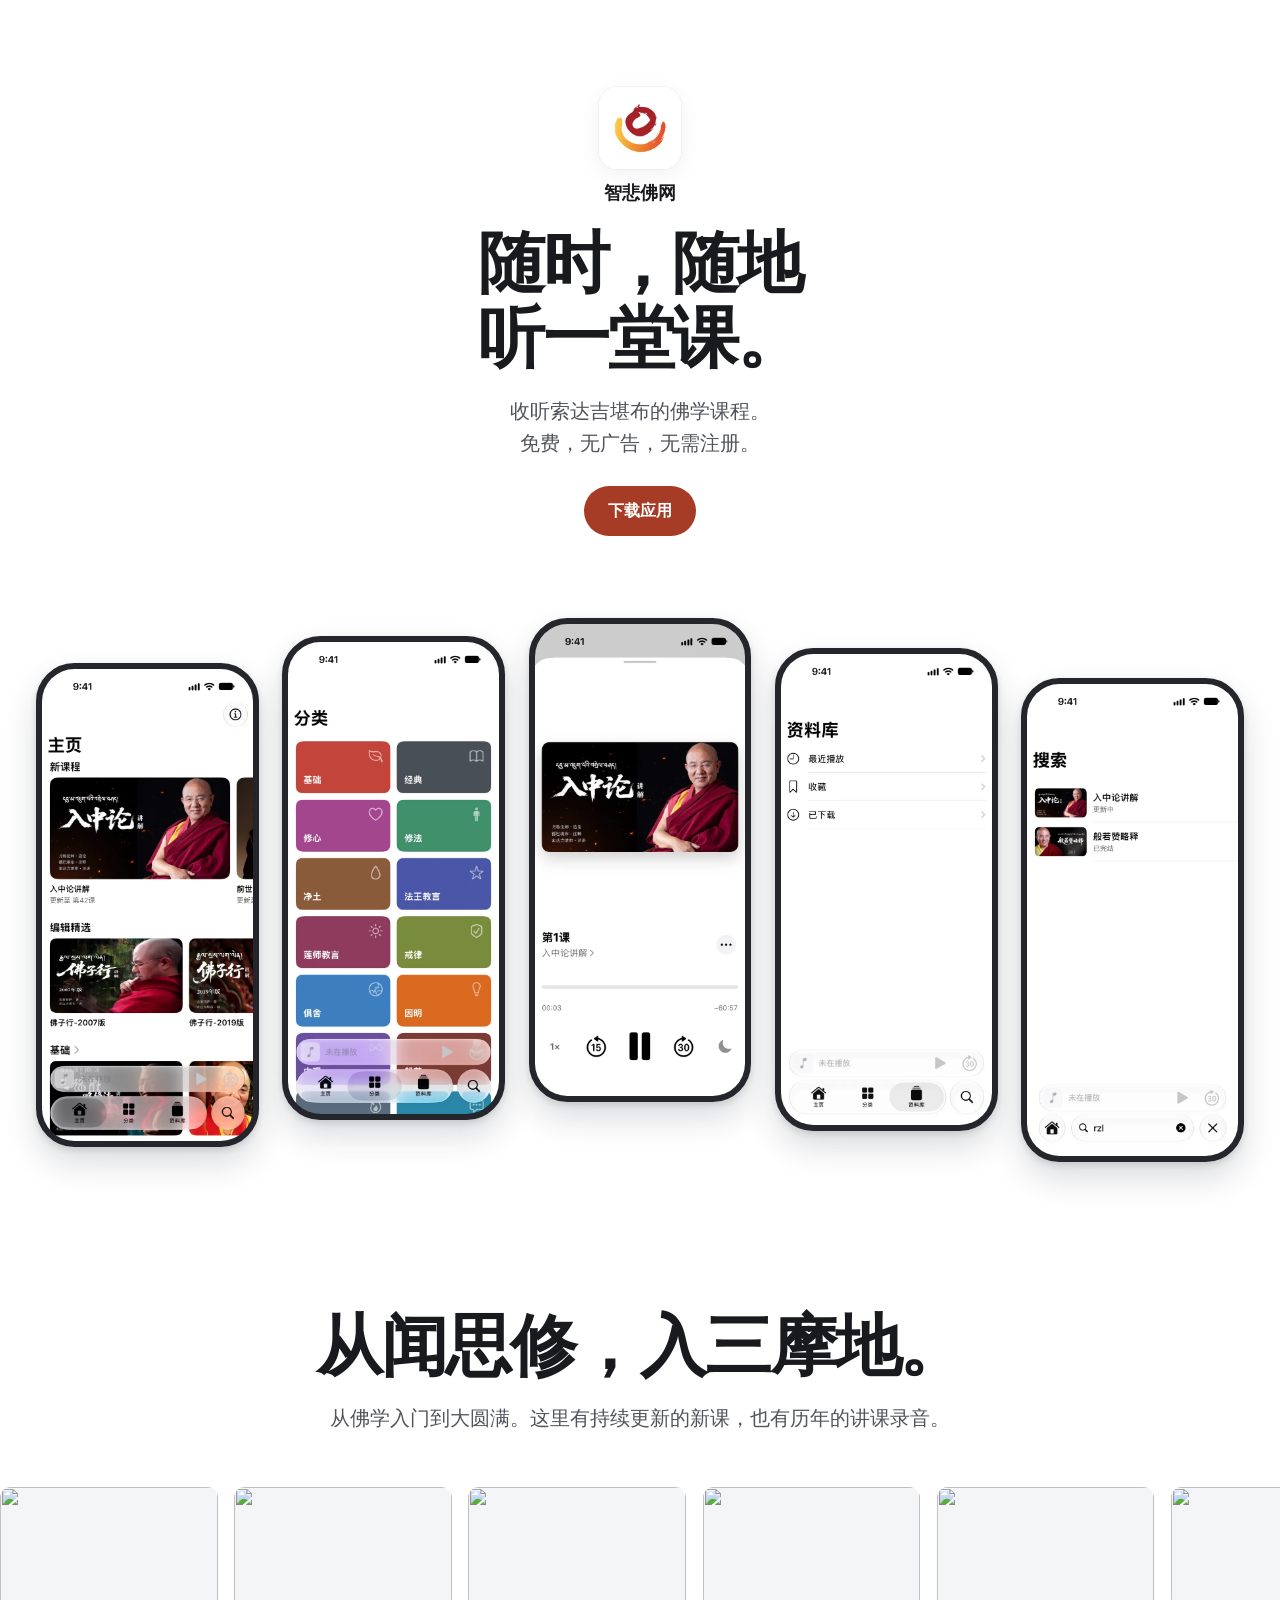
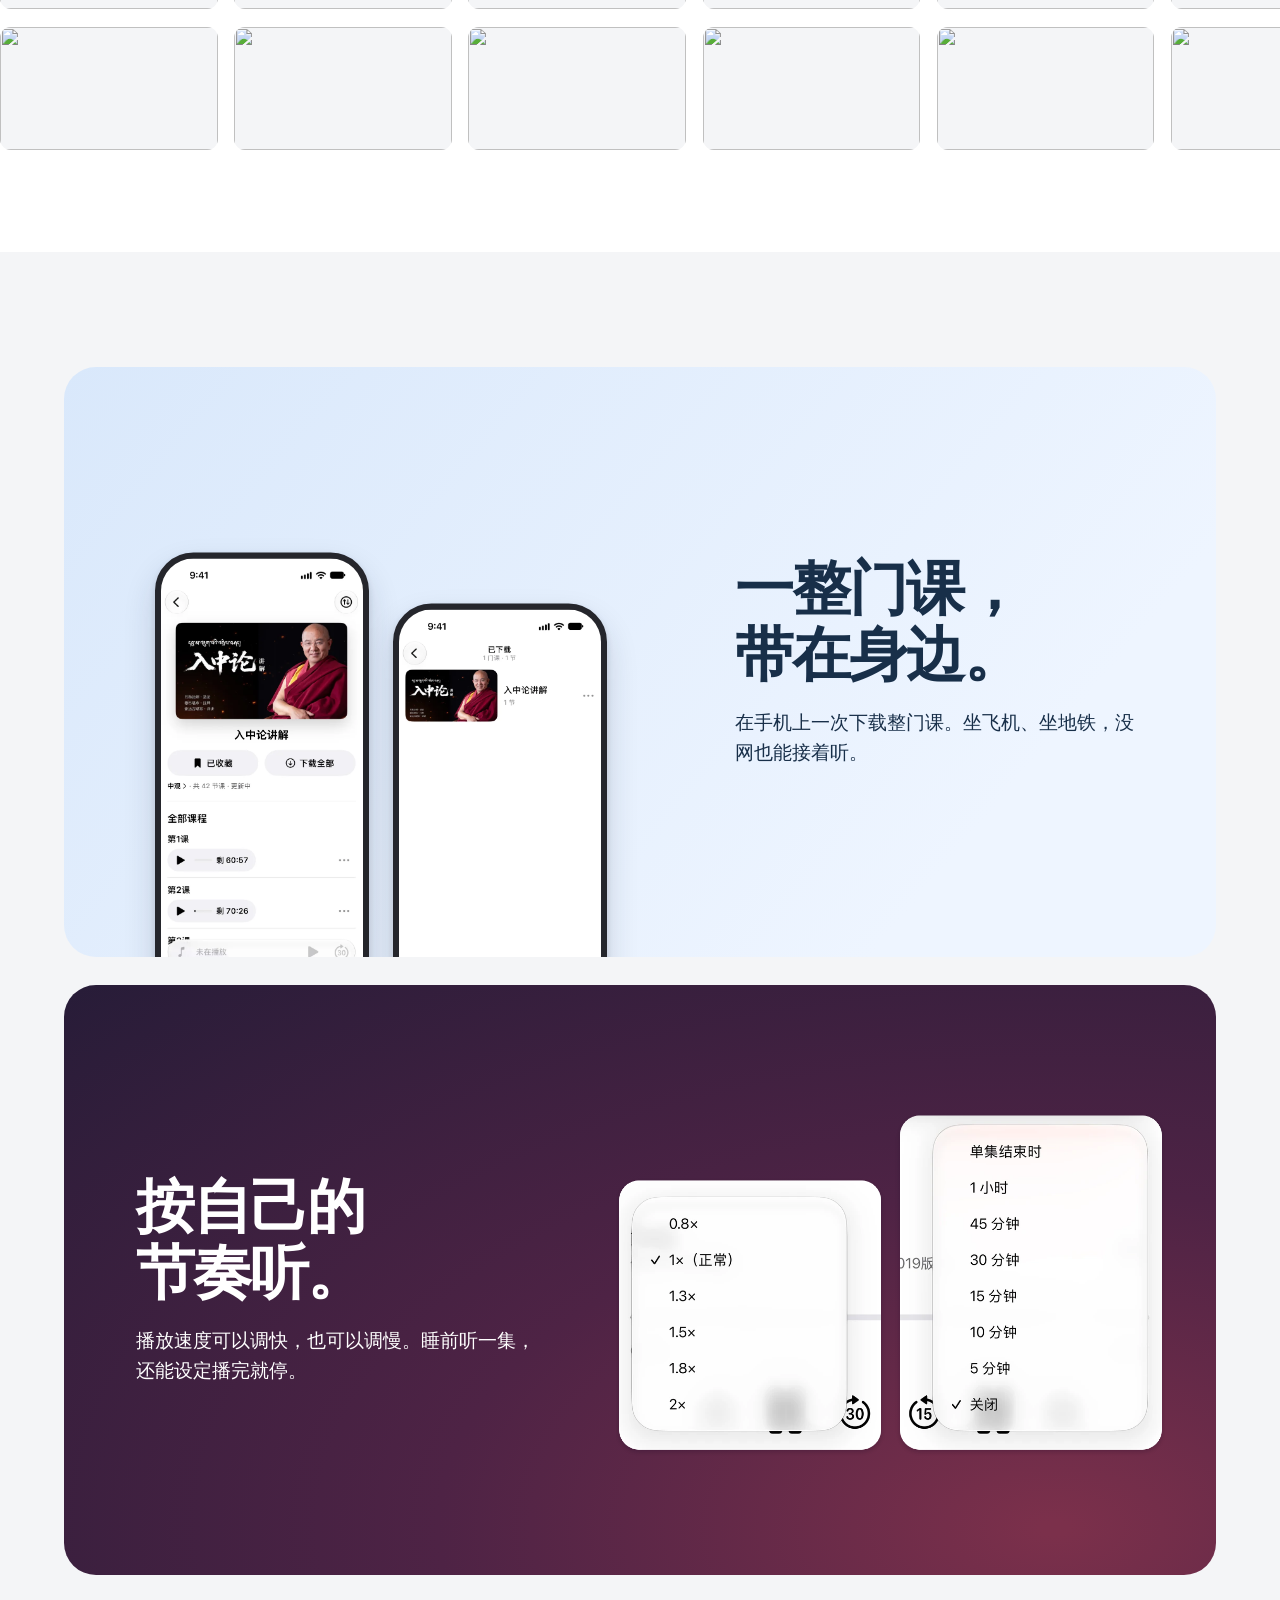
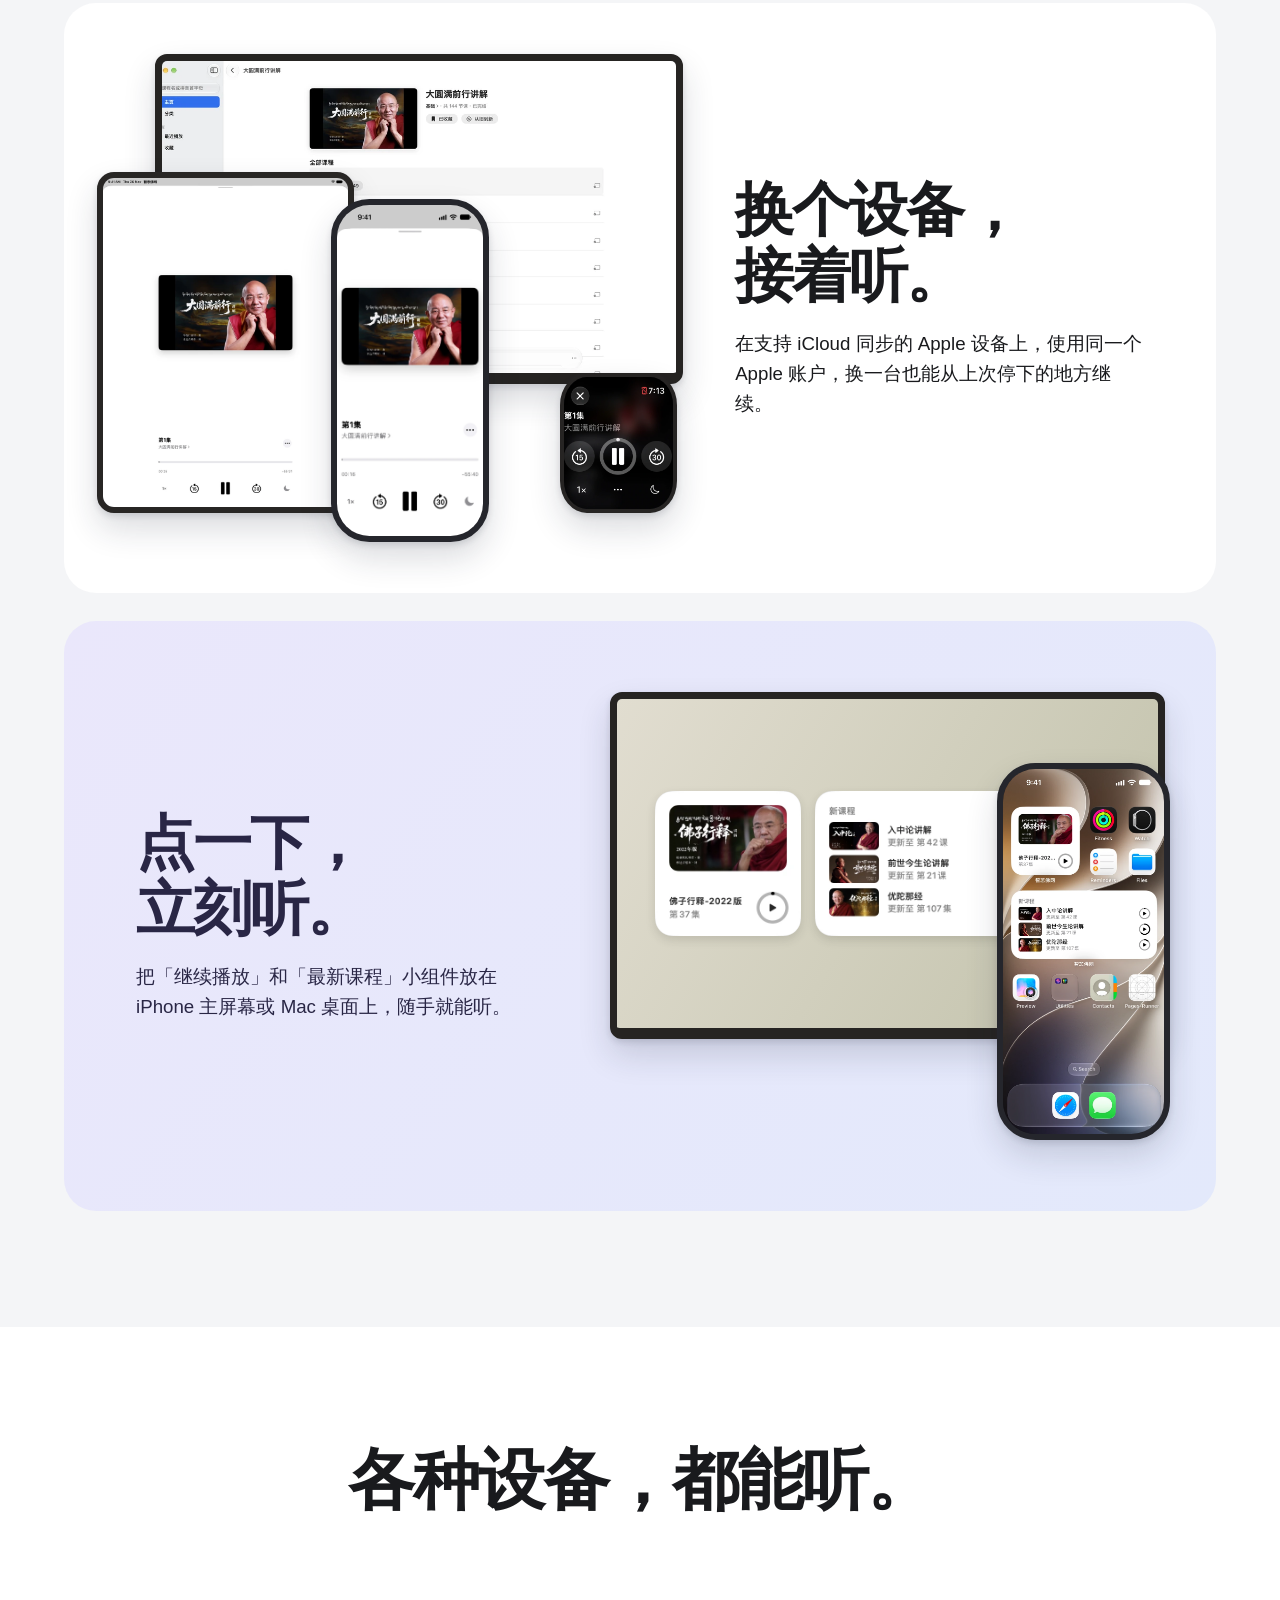
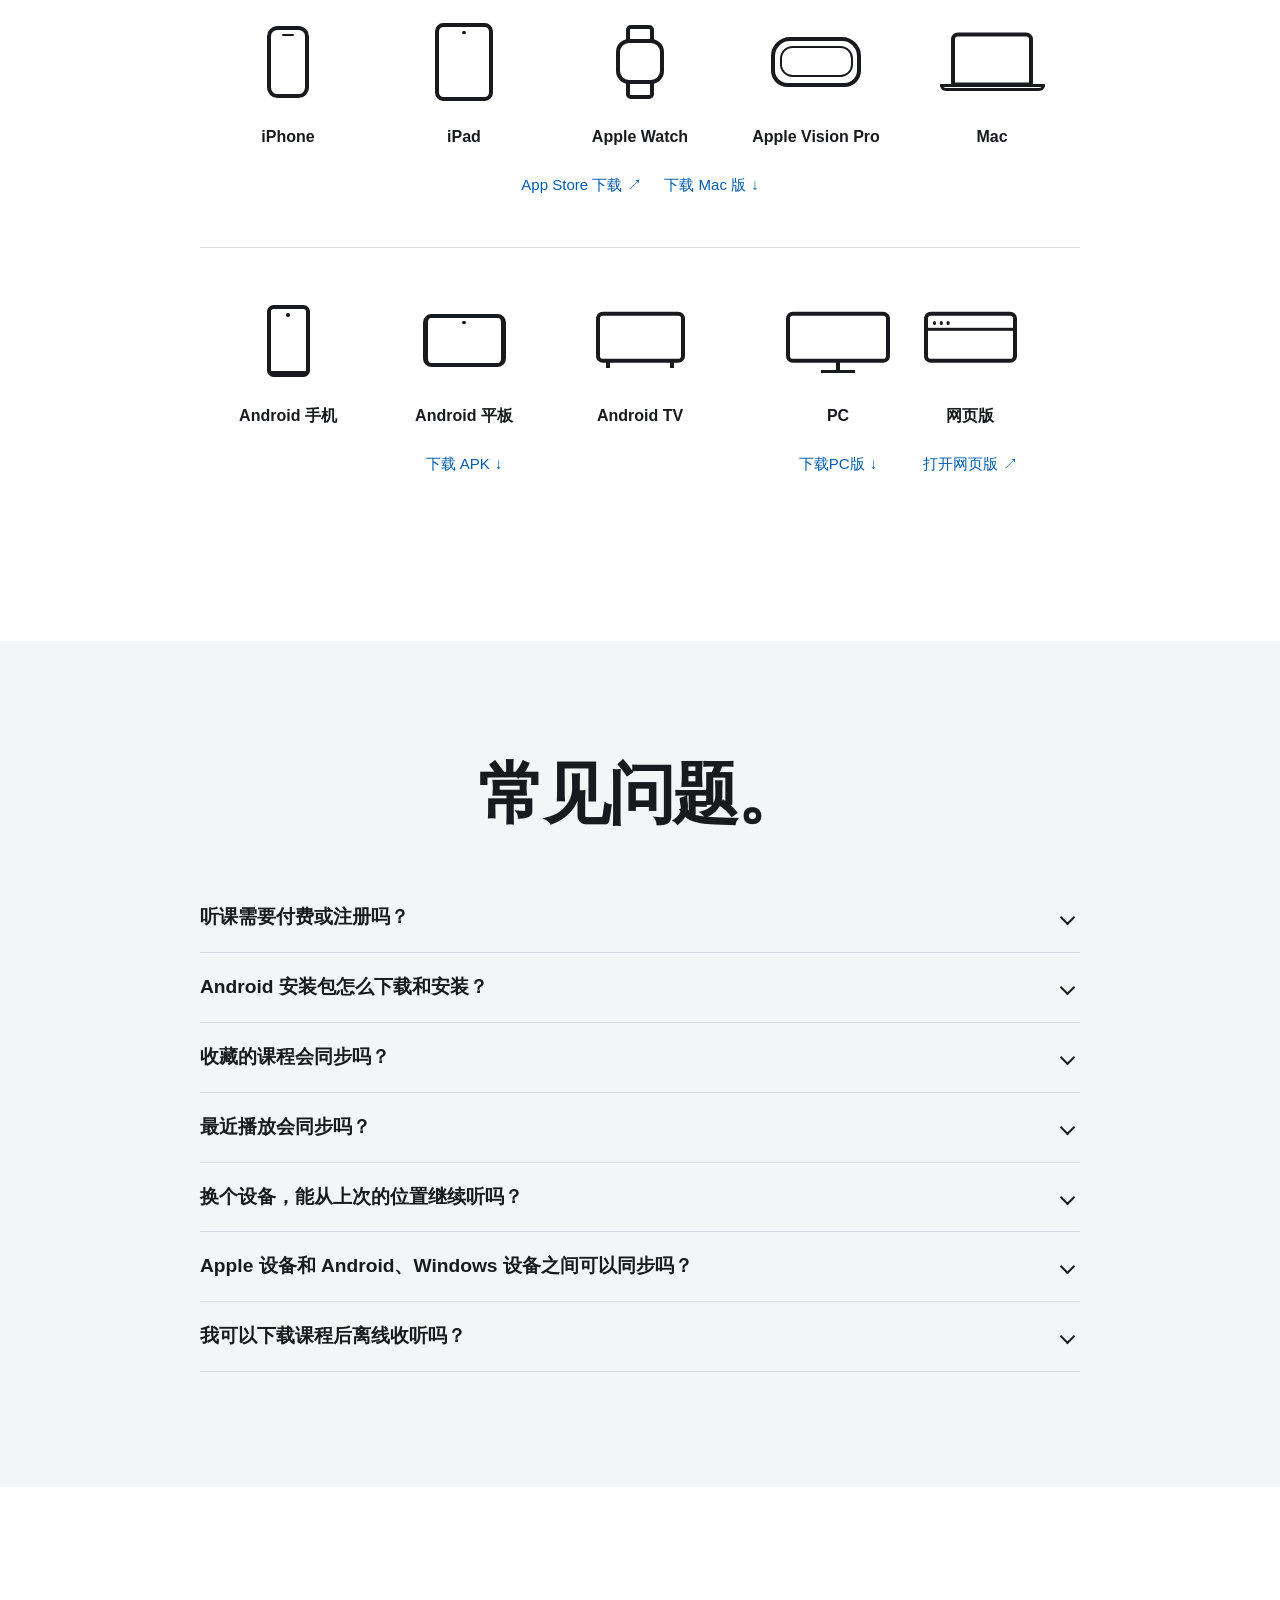
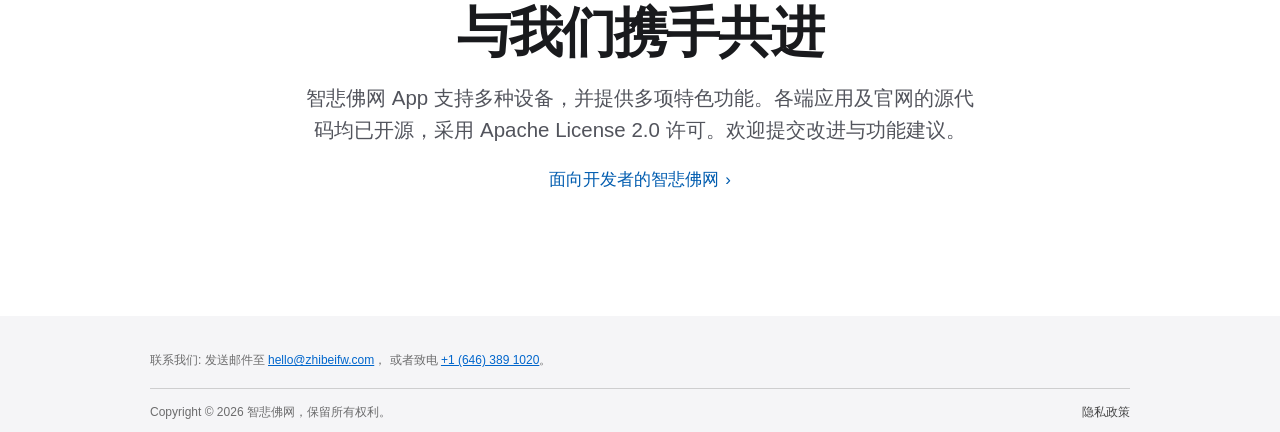
==== commit 3ba09c3b: "统一官网播放功能配图" ====
--- a/index.html
+++ b/index.html
@@ -69,9 +69,7 @@
             <p>播放速度可以调快，也可以调慢。睡前听一集，还能设定播完就停。</p>
           </div>
           <div class="feature-art playback-art">
-            <div class="playback-crop playback-speed"><img src="media/phone-speed.webp" alt="《佛子行》的播放界面，倍速菜单已展开" width="660" height="1435" loading="lazy" decoding="async"></div>
-            <div class="playback-crop playback-sleep"><img src="media/phone-sleep.webp" alt="《佛子行》的播放界面，睡眠定时菜单已展开" width="660" height="1435" loading="lazy" decoding="async"></div>
-            <img class="playback-combined" src="media/phone-playback-combined.webp" alt="《佛子行》的播放界面，分别展开倍速和睡眠定时菜单" width="1048" height="670" loading="lazy" decoding="async">
+            <img src="media/phone-playback-combined.webp" alt="《佛子行》的播放界面，分别展开倍速和睡眠定时菜单" width="1048" height="670" loading="lazy" decoding="async">
           </div>
         </article>
 
--- a/home.css
+++ b/home.css
@@ -455,42 +455,13 @@
 
 .playback-art {
   display: grid;
-  grid-template-columns: repeat(2, minmax(0, 1fr));
-  align-content: center;
-  align-items: end;
-  gap: clamp(12px, 1.6vw, 22px);
+  grid-template-columns: minmax(0, 1fr);
+  place-items: center;
   padding: clamp(27px, 4.4vw, 58px) clamp(18px, 4vw, 52px);
 }
 
-.playback-crop {
-  position: relative;
-  aspect-ratio: 660 / var(--crop-height);
-  overflow: hidden;
-  border-radius: clamp(16px, 2.6vw, 28px);
-  background: #fff;
-  box-shadow: 0 12px 30px #190a2760;
-}
-
-.playback-crop img {
+.playback-art img {
   display: block;
-  position: absolute;
-  width: 100%;
-  height: auto;
-  inset-block-start: calc(-100% * var(--crop-top) / var(--crop-height));
-}
-
-.playback-speed {
-  --crop-top: 842;
-  --crop-height: 514;
-}
-
-.playback-sleep {
-  --crop-top: 718;
-  --crop-height: 638;
-}
-
-.playback-combined {
-  display: none;
   width: 100%;
   height: auto;
 }
@@ -1075,6 +1046,10 @@
     width: min(38%, 180px);
   }
 
+  .playback-art img {
+    max-width: clamp(320px, 65vw, 500px);
+  }
+
   .device-other .device-links {
     font-size: .85rem;
   }
@@ -1082,21 +1057,6 @@
   .home-downloads .home-heading,
   .home-faq .home-heading {
     padding-inline: 0;
-  }
-}
-
-@media (max-width: 540px) {
-  .playback-art {
-    grid-template-columns: minmax(0, 320px);
-    justify-content: center;
-  }
-
-  .playback-crop {
-    display: none;
-  }
-
-  .playback-combined {
-    display: block;
   }
 }
 
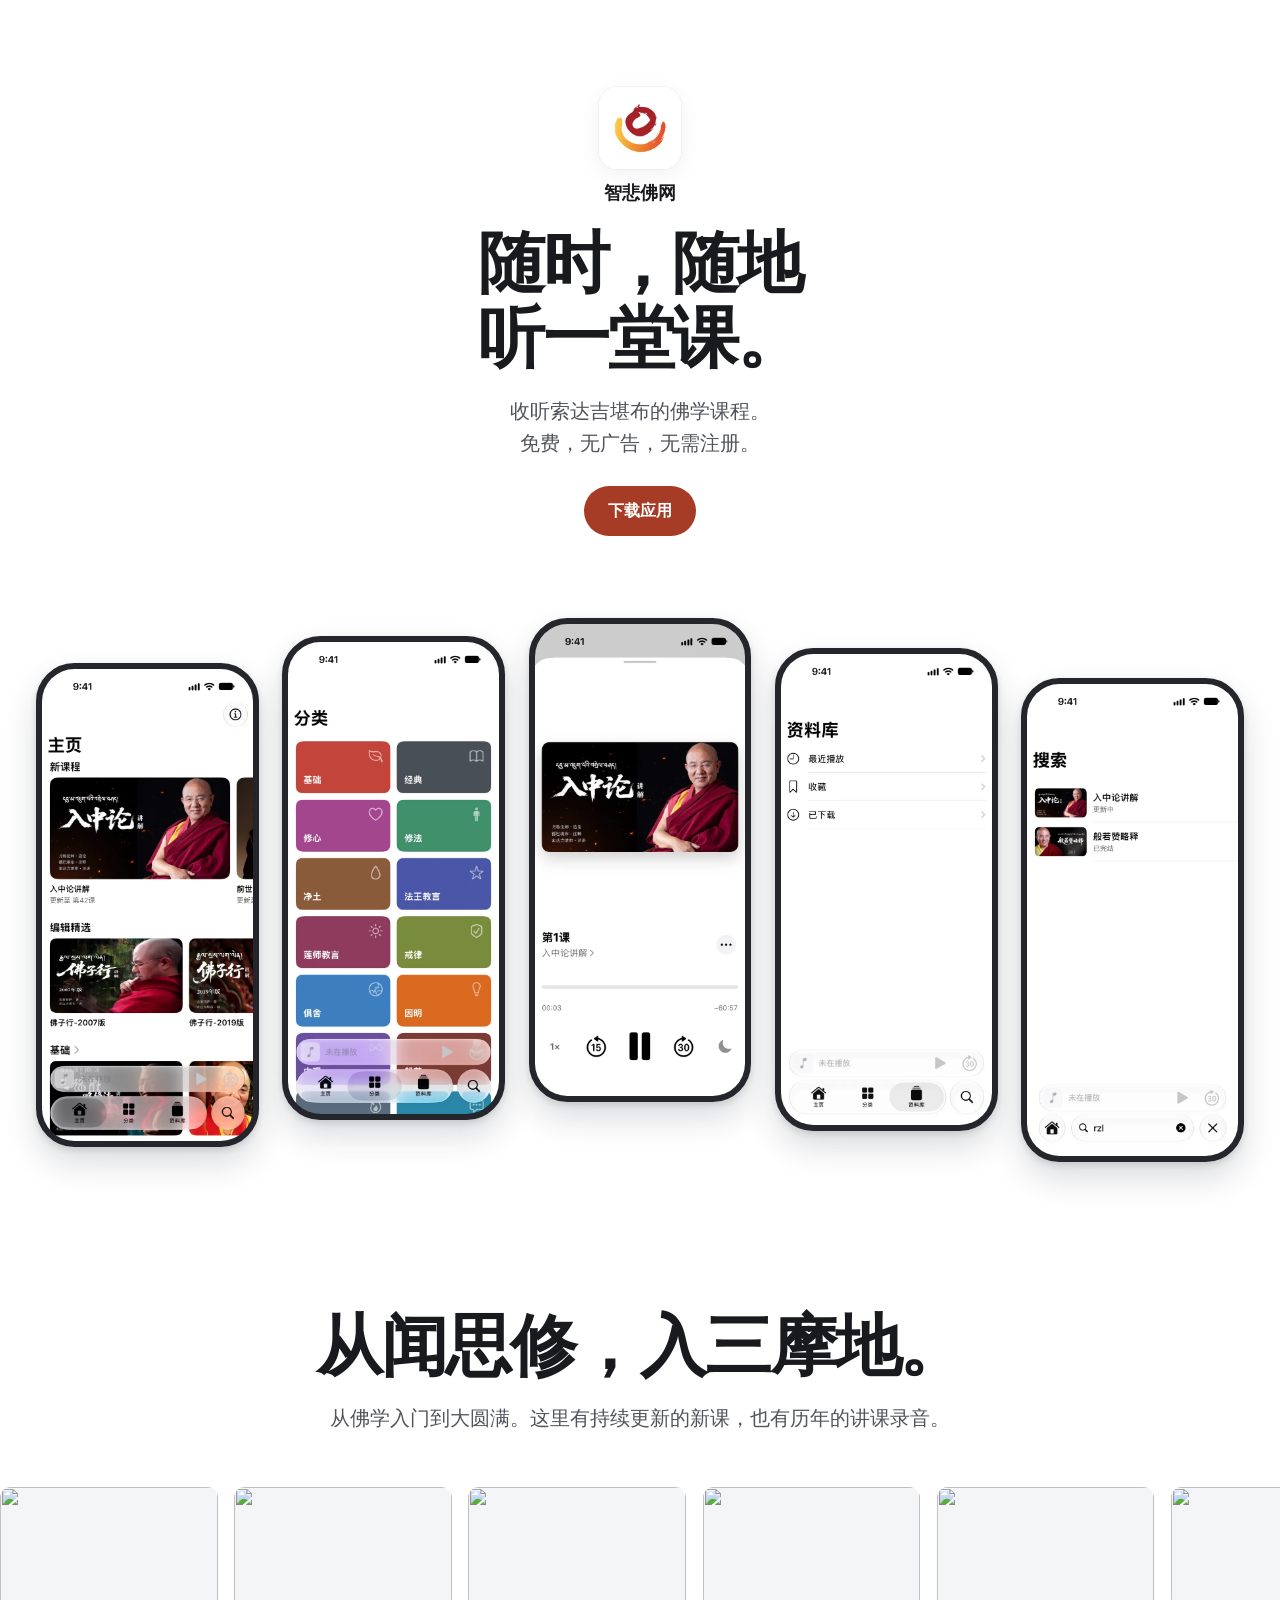
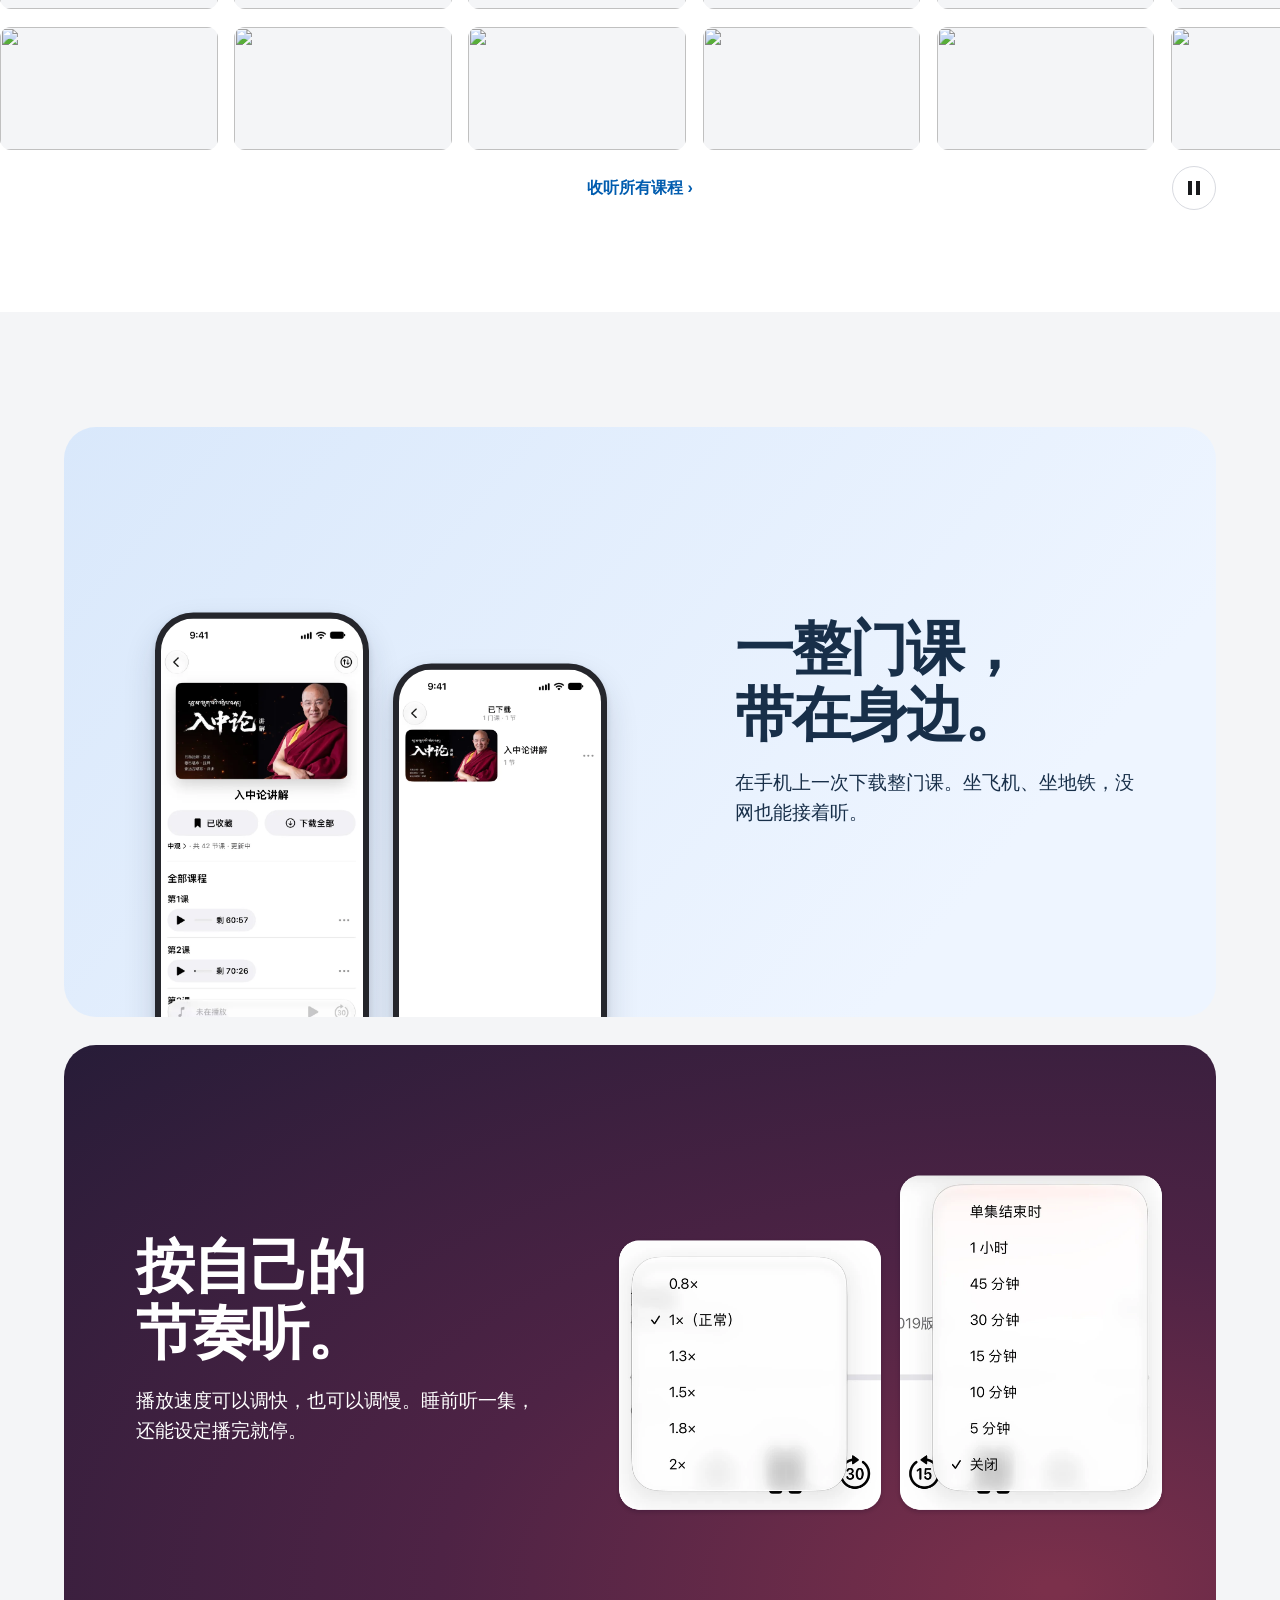
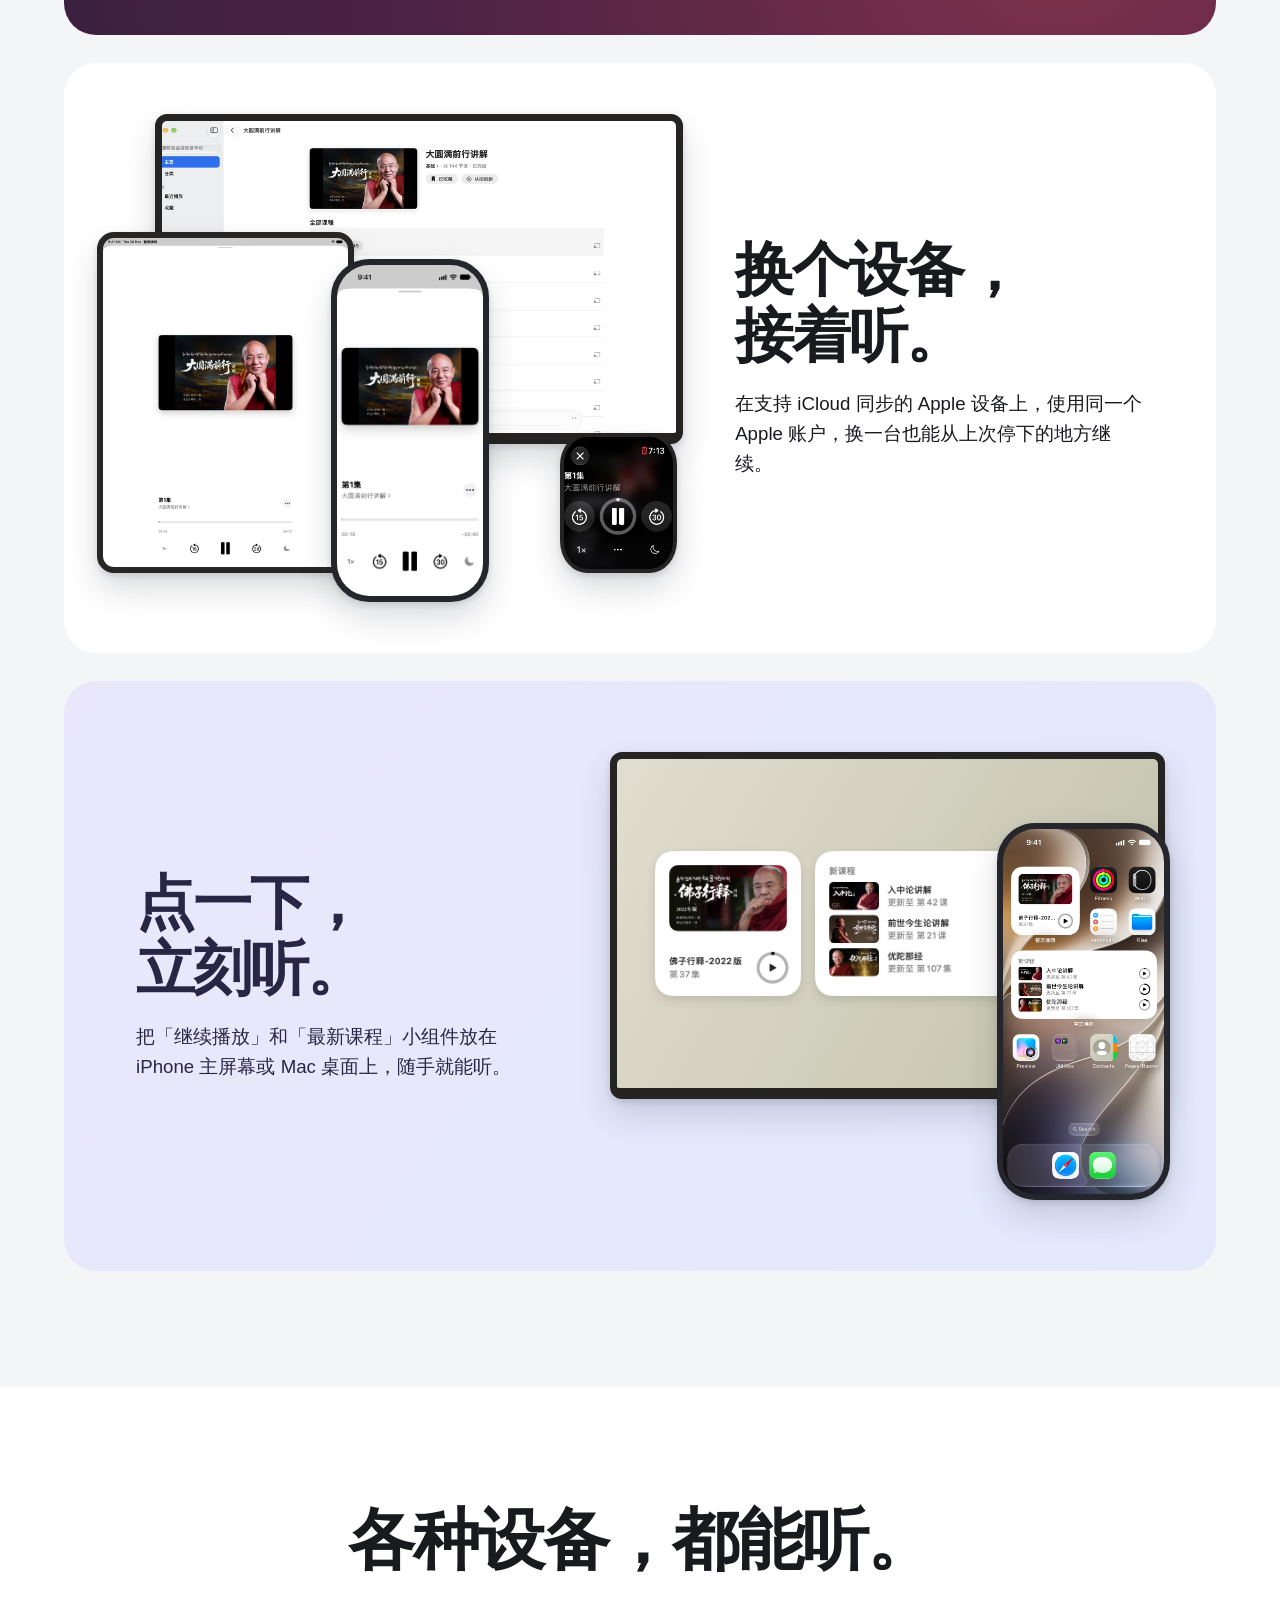
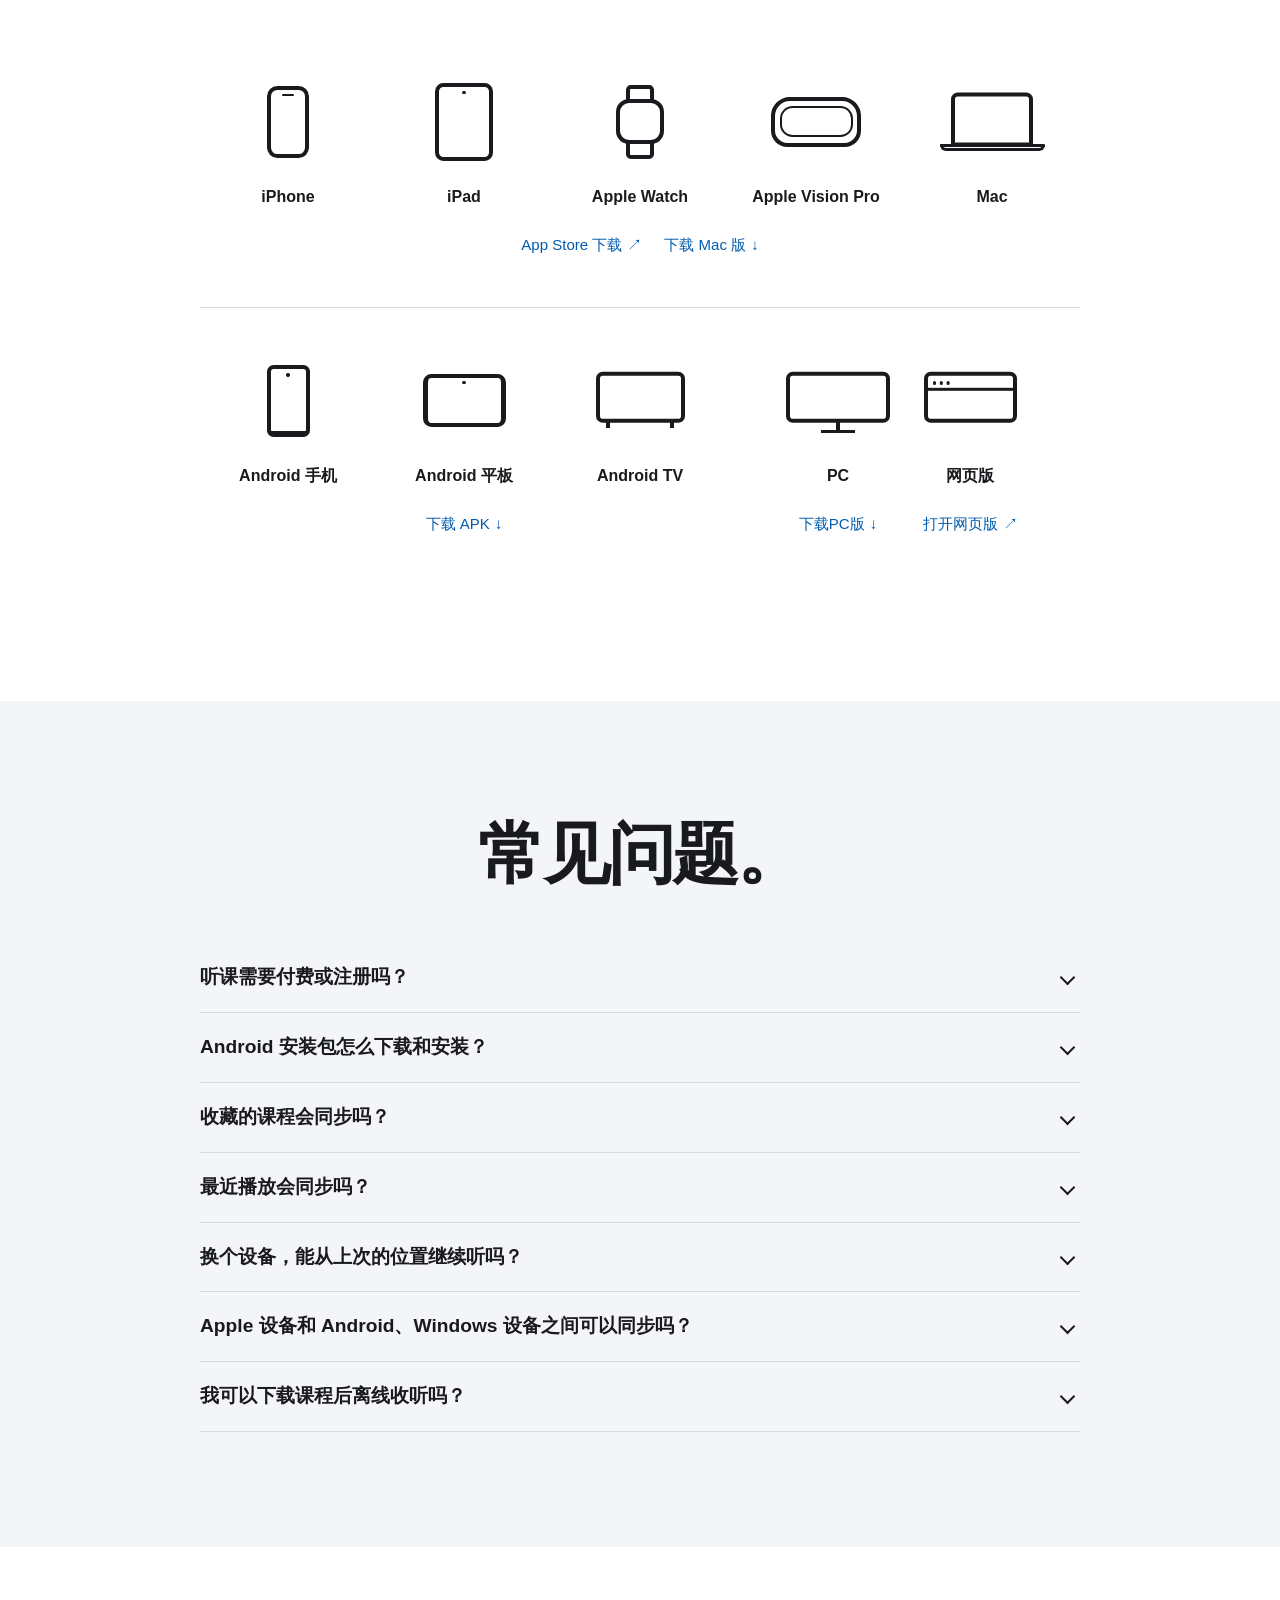
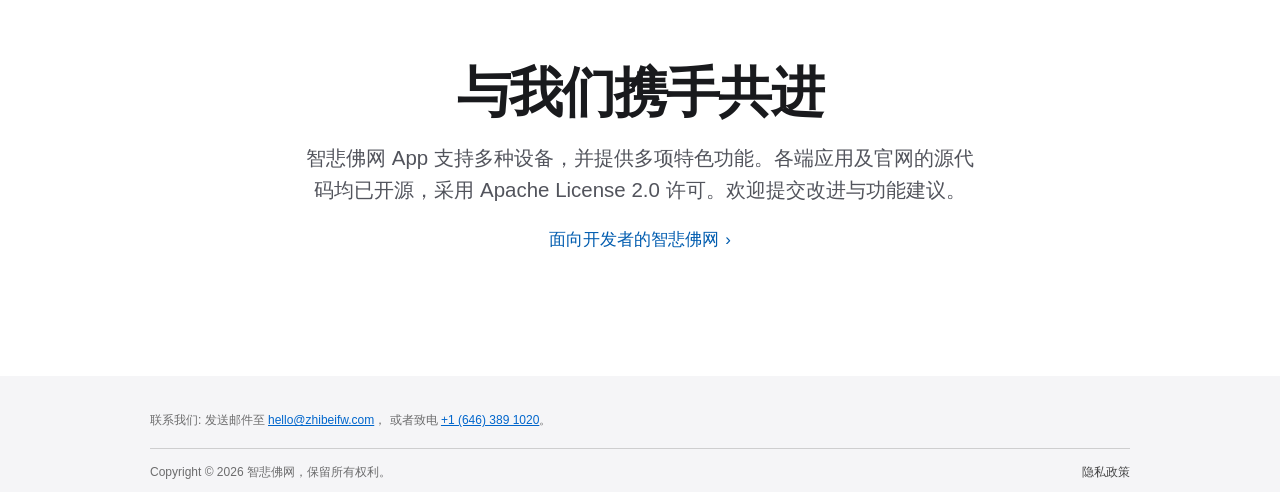
==== commit 81619e75: "恢复封面墙控制并加入官网公告" ====
--- a/index.html
+++ b/index.html
@@ -18,6 +18,12 @@
   <script defer src="home.js"></script>
 </head>
 <body class="home-page">
+  <aside class="home-notice" data-notice-src="./site-notice.json" aria-label="官网公告" hidden>
+    <p class="home-width">
+      <span data-notice-message></span>
+      <a class="text-link" data-notice-link hidden><span data-notice-label></span> <span aria-hidden="true">›</span></a>
+    </p>
+  </aside>
   <main>
     <section class="home-hero" aria-labelledby="home-title">
       <div class="home-heading home-hero-copy">
@@ -44,9 +50,13 @@
         <h2 id="catalog-title">从闻思修，入三摩地。</h2>
         <p>从佛学入门到大圆满。这里有持续更新的新课，也有历年的讲课录音。</p>
       </div>
-      <div class="cover-gallery" aria-label="课程封面">
+      <div class="cover-gallery" id="course-cover-gallery" aria-label="课程封面">
         <div class="cover-row"><div class="cover-track" data-cover-row></div></div>
         <div class="cover-row"><div class="cover-track" data-cover-row></div></div>
+      </div>
+      <div class="cover-gallery-controls">
+        <a class="text-link" href="https://web.zhibeifw.com/#categories" data-web-player>收听所有课程 <span aria-hidden="true">›</span></a>
+        <button class="cover-motion-toggle" type="button" aria-label="暂停封面滚动" aria-controls="course-cover-gallery" hidden></button>
       </div>
     </section>
 
--- a/home.css
+++ b/home.css
@@ -62,6 +62,24 @@
   font-size: clamp(1rem, 0.77rem + 0.65vw, 1.28rem);
   line-height: 1.6;
   text-wrap: pretty;
+}
+
+.home-notice {
+  padding: 11px 0;
+  border-bottom: 1px solid var(--home-line);
+  background: color-mix(in srgb, var(--home-accent) 6%, var(--home-paper));
+  font-size: 0.875rem;
+  text-align: center;
+  overflow-wrap: anywhere;
+}
+
+.home-notice .text-link:not([hidden]) {
+  display: inline-flex;
+  align-items: baseline;
+  gap: 0.25em;
+  max-width: 100%;
+  font-weight: 650;
+  white-space: normal;
 }
 
 .home-hero {
@@ -358,6 +376,53 @@
   to { transform: translateX(-50%); }
 }
 
+.cover-gallery-controls {
+  display: grid;
+  grid-template-columns: minmax(44px, 1fr) auto minmax(44px, 1fr);
+  align-items: center;
+  gap: 8px;
+  min-height: 44px;
+  margin: 16px var(--home-gutter) 0;
+}
+
+.cover-gallery-controls .text-link {
+  grid-column: 2;
+  font-weight: 650;
+  text-align: center;
+  white-space: normal;
+}
+
+.cover-motion-toggle:not([hidden]) {
+  display: grid;
+  place-items: center;
+  grid-column: 3;
+  justify-self: end;
+  width: 44px;
+  height: 44px;
+  border: 1px solid var(--home-line);
+  border-radius: 50%;
+  background: var(--home-paper);
+  color: var(--home-ink);
+  cursor: pointer;
+}
+
+.cover-motion-toggle:hover {
+  background: var(--home-surface);
+}
+
+.cover-motion-toggle::before {
+  content: '';
+  width: 12px;
+  height: 14px;
+  background: linear-gradient(90deg, currentColor 33%, transparent 33% 67%, currentColor 67%);
+}
+
+.cover-motion-toggle[data-paused]::before {
+  margin-inline-start: 2px;
+  background: currentColor;
+  clip-path: polygon(0 0, 100% 50%, 0 100%);
+}
+
 .text-link {
   color: var(--home-link);
   text-decoration: none;
@@ -1094,6 +1159,10 @@
     animation: none;
   }
 
+  .cover-motion-toggle:not([hidden]) {
+    display: none;
+  }
+
   .cover-action {
     transition: none;
   }
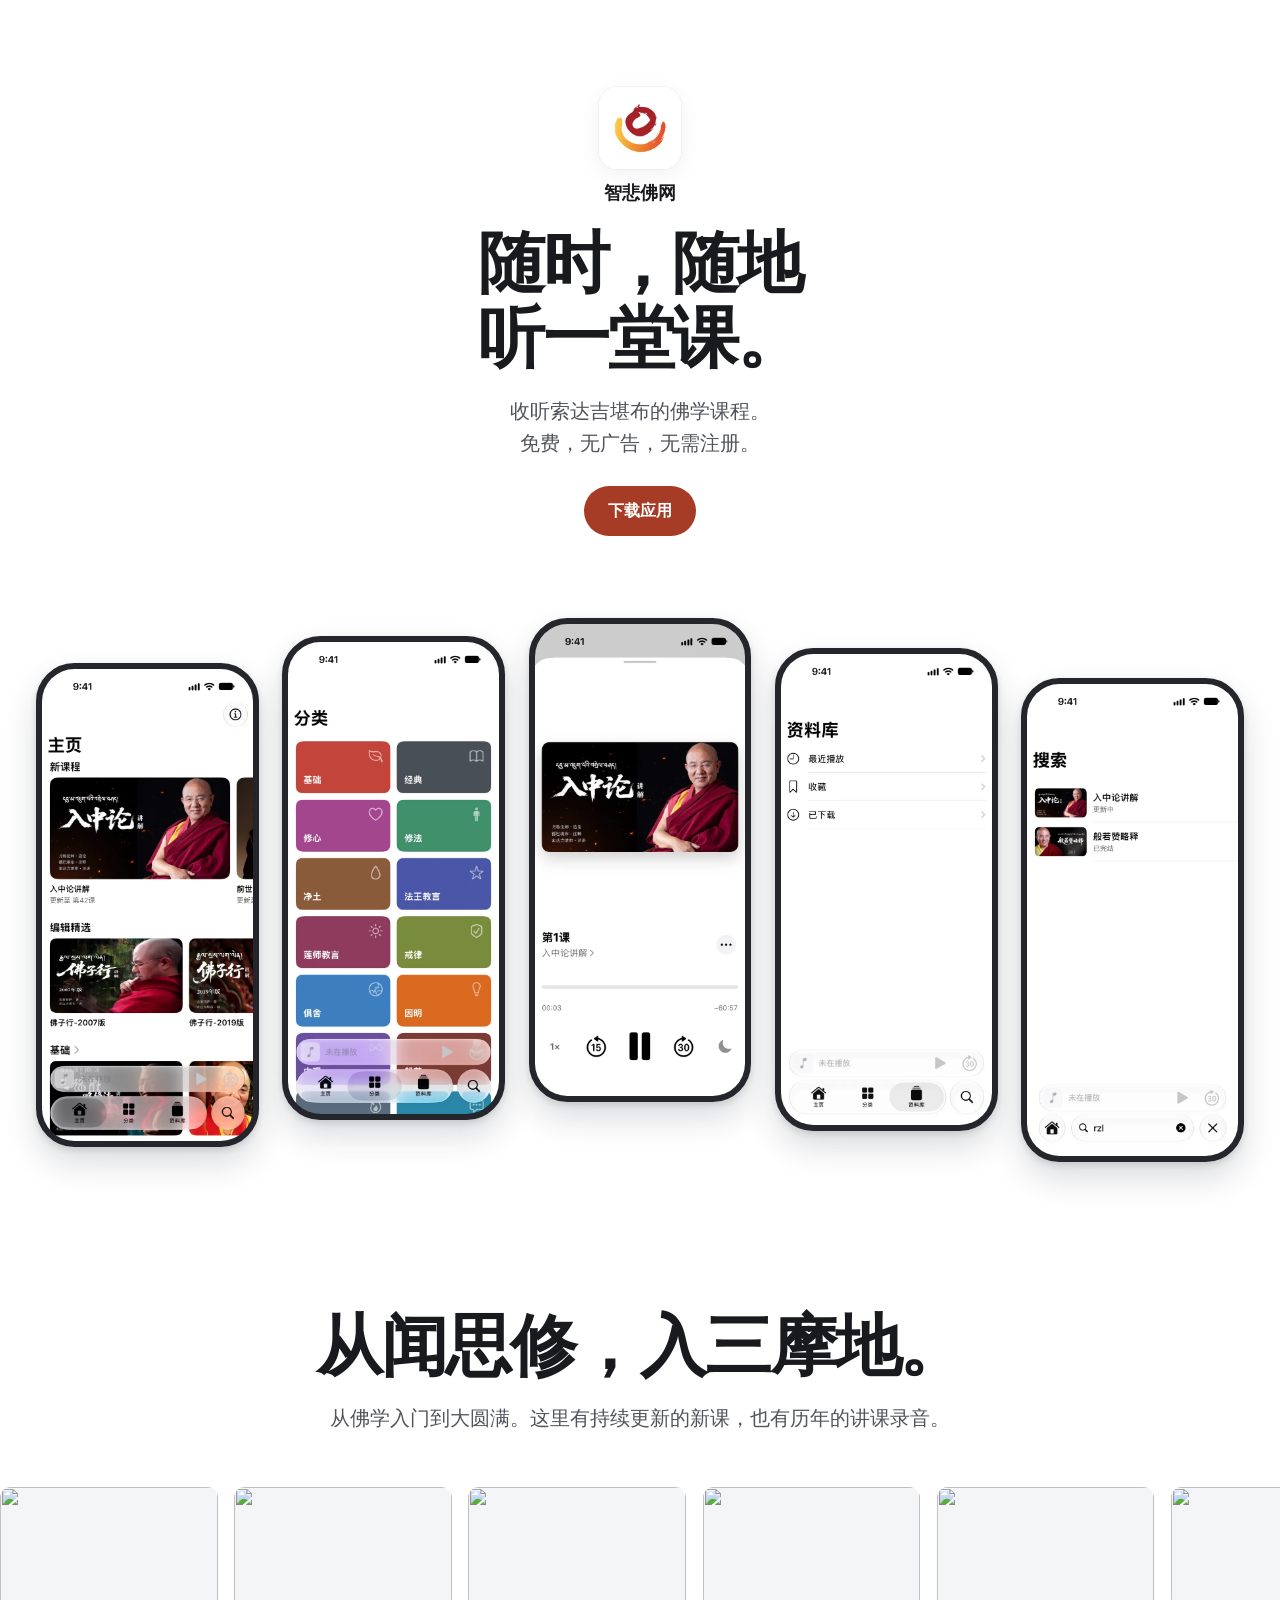
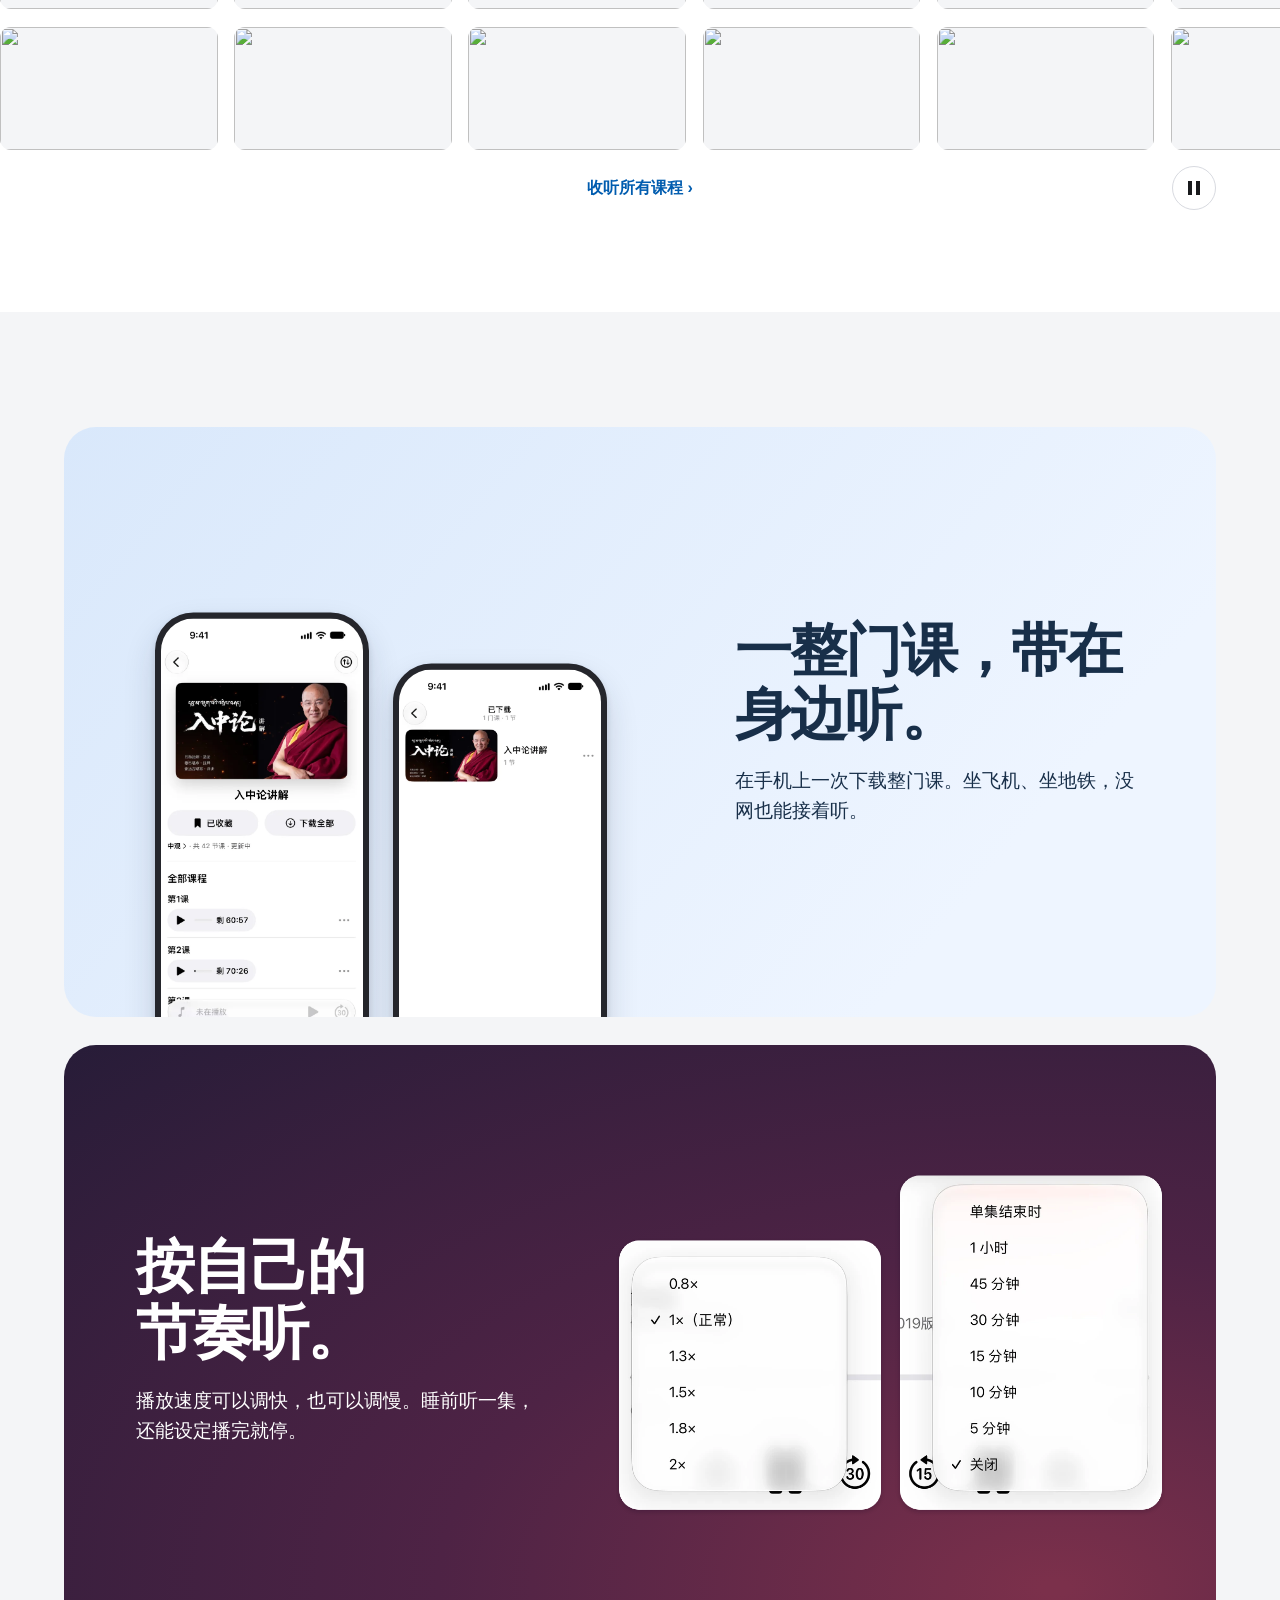
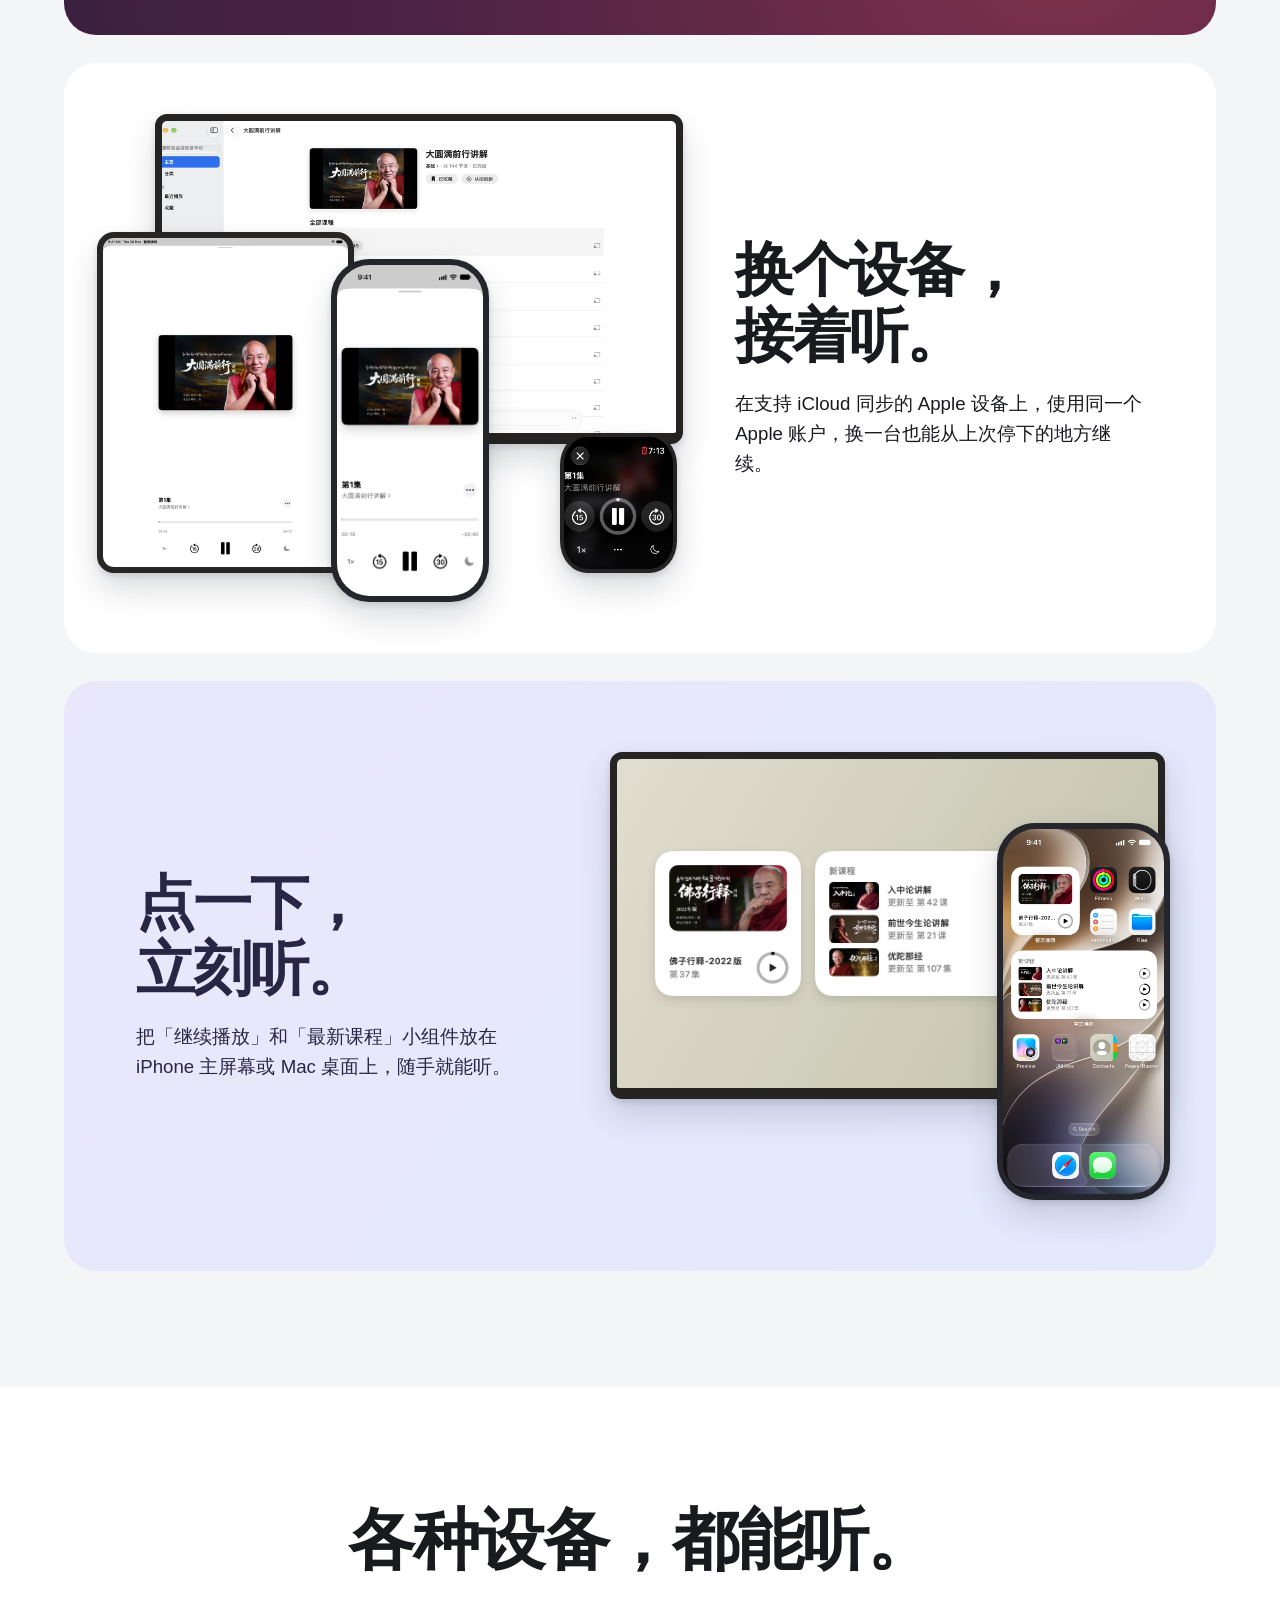
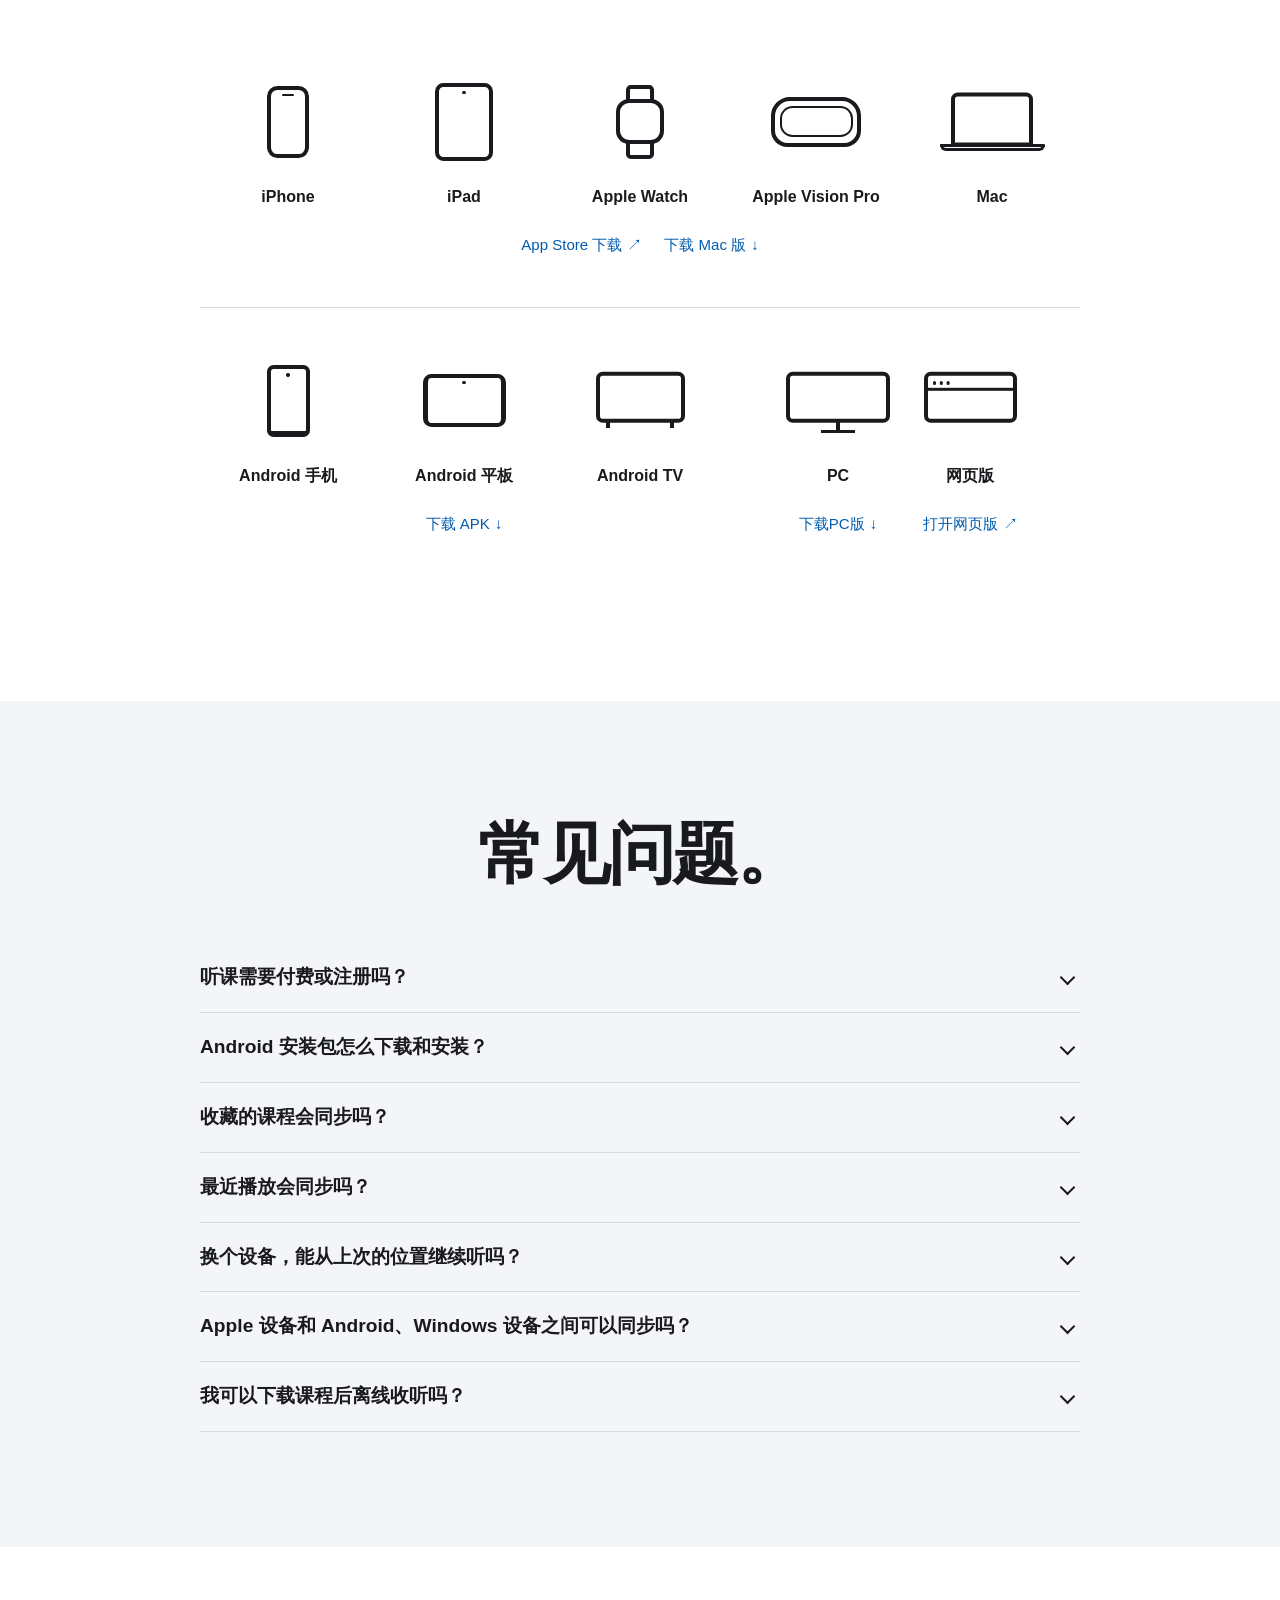
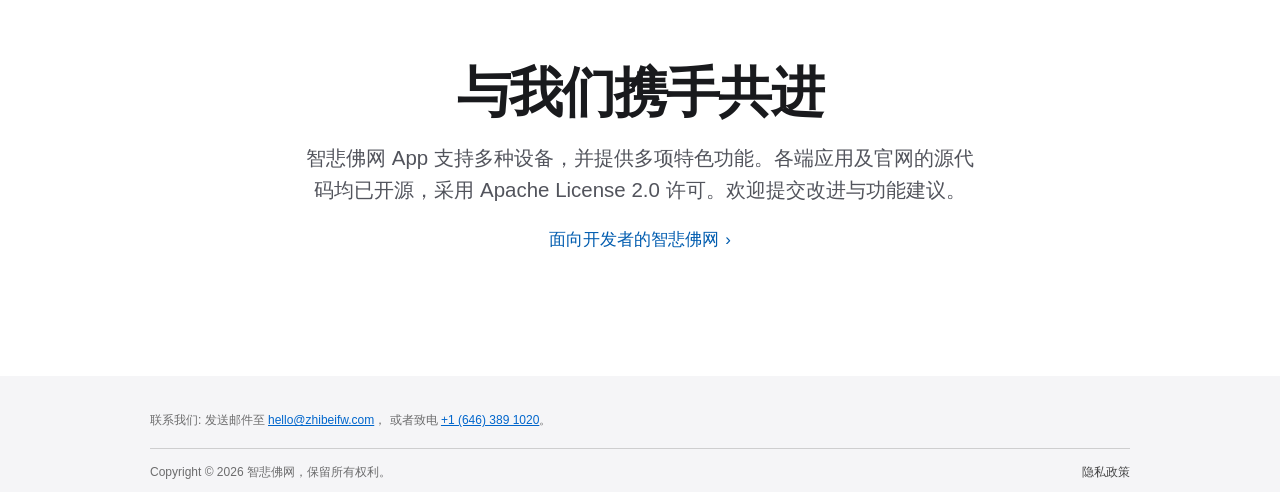
==== commit 93d3b2bf: "调整官网离线听卡片标题" ====
--- a/index.html
+++ b/index.html
@@ -55,7 +55,7 @@
         <div class="cover-row"><div class="cover-track" data-cover-row></div></div>
       </div>
       <div class="cover-gallery-controls">
-        <a class="text-link" href="https://web.zhibeifw.com/#categories" data-web-player>收听所有课程 <span aria-hidden="true">›</span></a>
+        <a class="text-link" href="https://web.zhibeifw.com/" data-web-player>收听所有课程 <span aria-hidden="true">›</span></a>
         <button class="cover-motion-toggle" type="button" aria-label="暂停封面滚动" aria-controls="course-cover-gallery" hidden></button>
       </div>
     </section>
@@ -64,7 +64,7 @@
       <div class="feature-stack home-width">
         <article class="feature-card feature-download">
           <div class="feature-copy">
-            <h2>一整门课，<br>带在身边。</h2>
+            <h2>一整门课，带在<br>身边听。</h2>
             <p>在手机上一次下载整门课。坐飞机、坐地铁，没网也能接着听。</p>
           </div>
           <div class="feature-art download-art">
--- a/home.css
+++ b/home.css
@@ -462,7 +462,8 @@
 }
 
 .feature-copy h2 {
-  font-size: clamp(2.25rem, 4.6vw, 4rem);
+  --feature-title-size: clamp(2.25rem, 4.6vw, 4rem);
+  font-size: var(--feature-title-size);
 }
 
 .feature-copy p {
@@ -475,6 +476,14 @@
 .feature-download {
   background: linear-gradient(130deg, #d9e8fb 0%, #eef5ff 79%);
   color: #182f49;
+}
+
+.feature-download .feature-copy {
+  container-type: inline-size;
+}
+
+.feature-download h2 {
+  font-size: min(var(--feature-title-size), 14cqi);
 }
 
 .feature-playback {
@@ -1094,7 +1103,7 @@
     padding-bottom: 0;
   }
 
-  .feature-copy h2 br {
+  .feature-card:not(.feature-download) .feature-copy h2 br {
     display: none;
   }
 
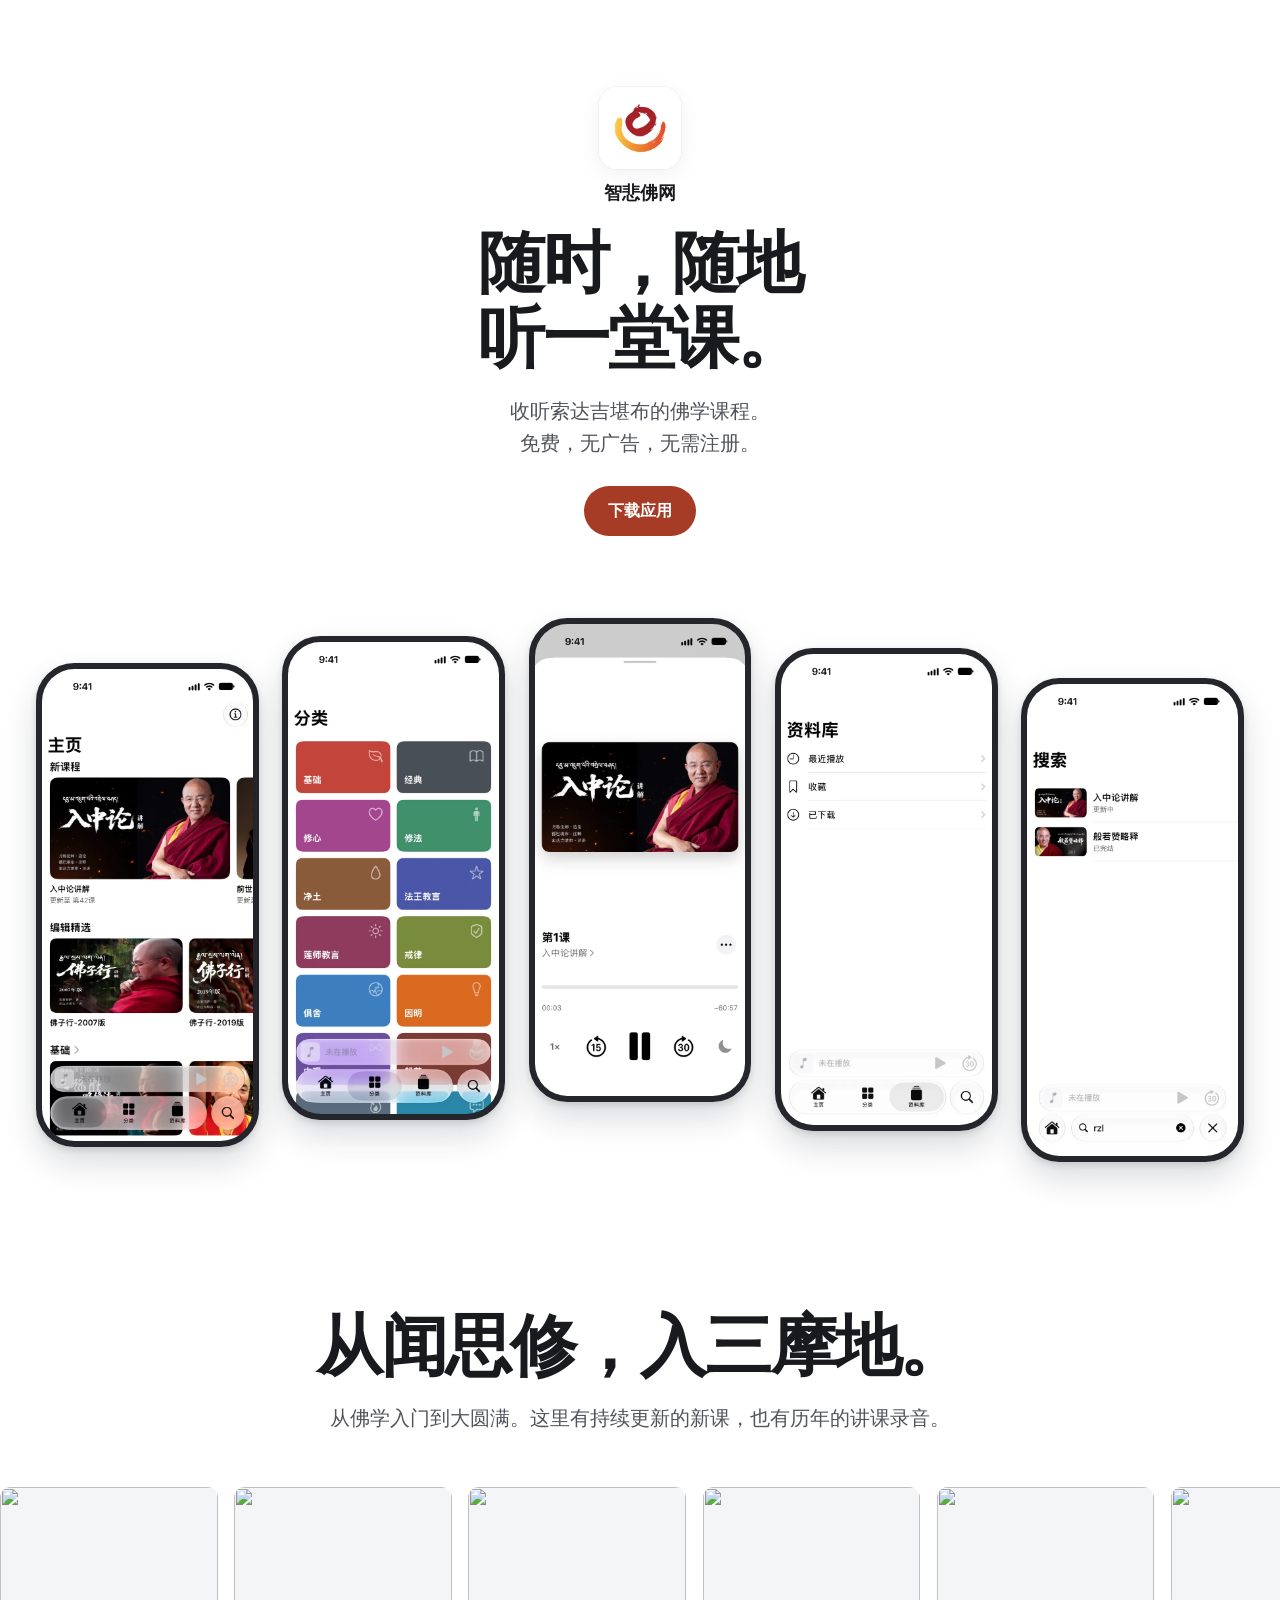
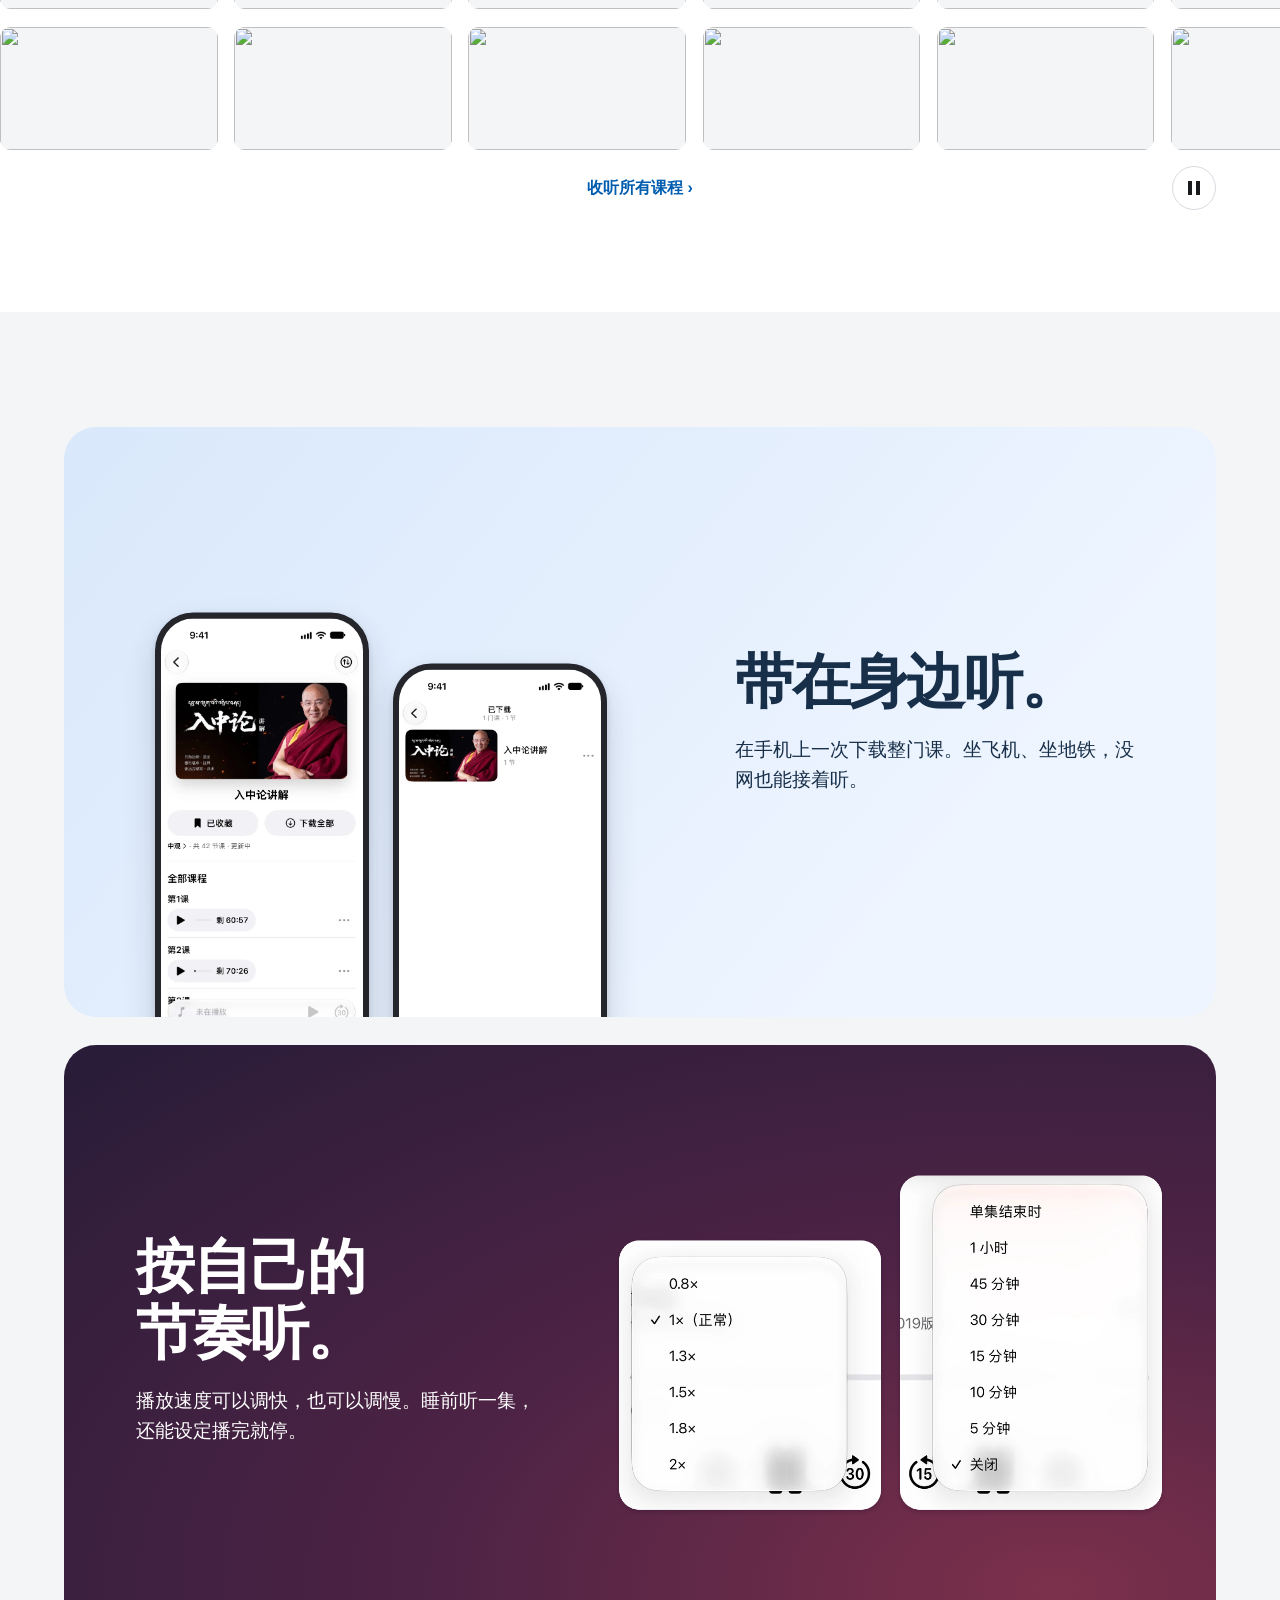
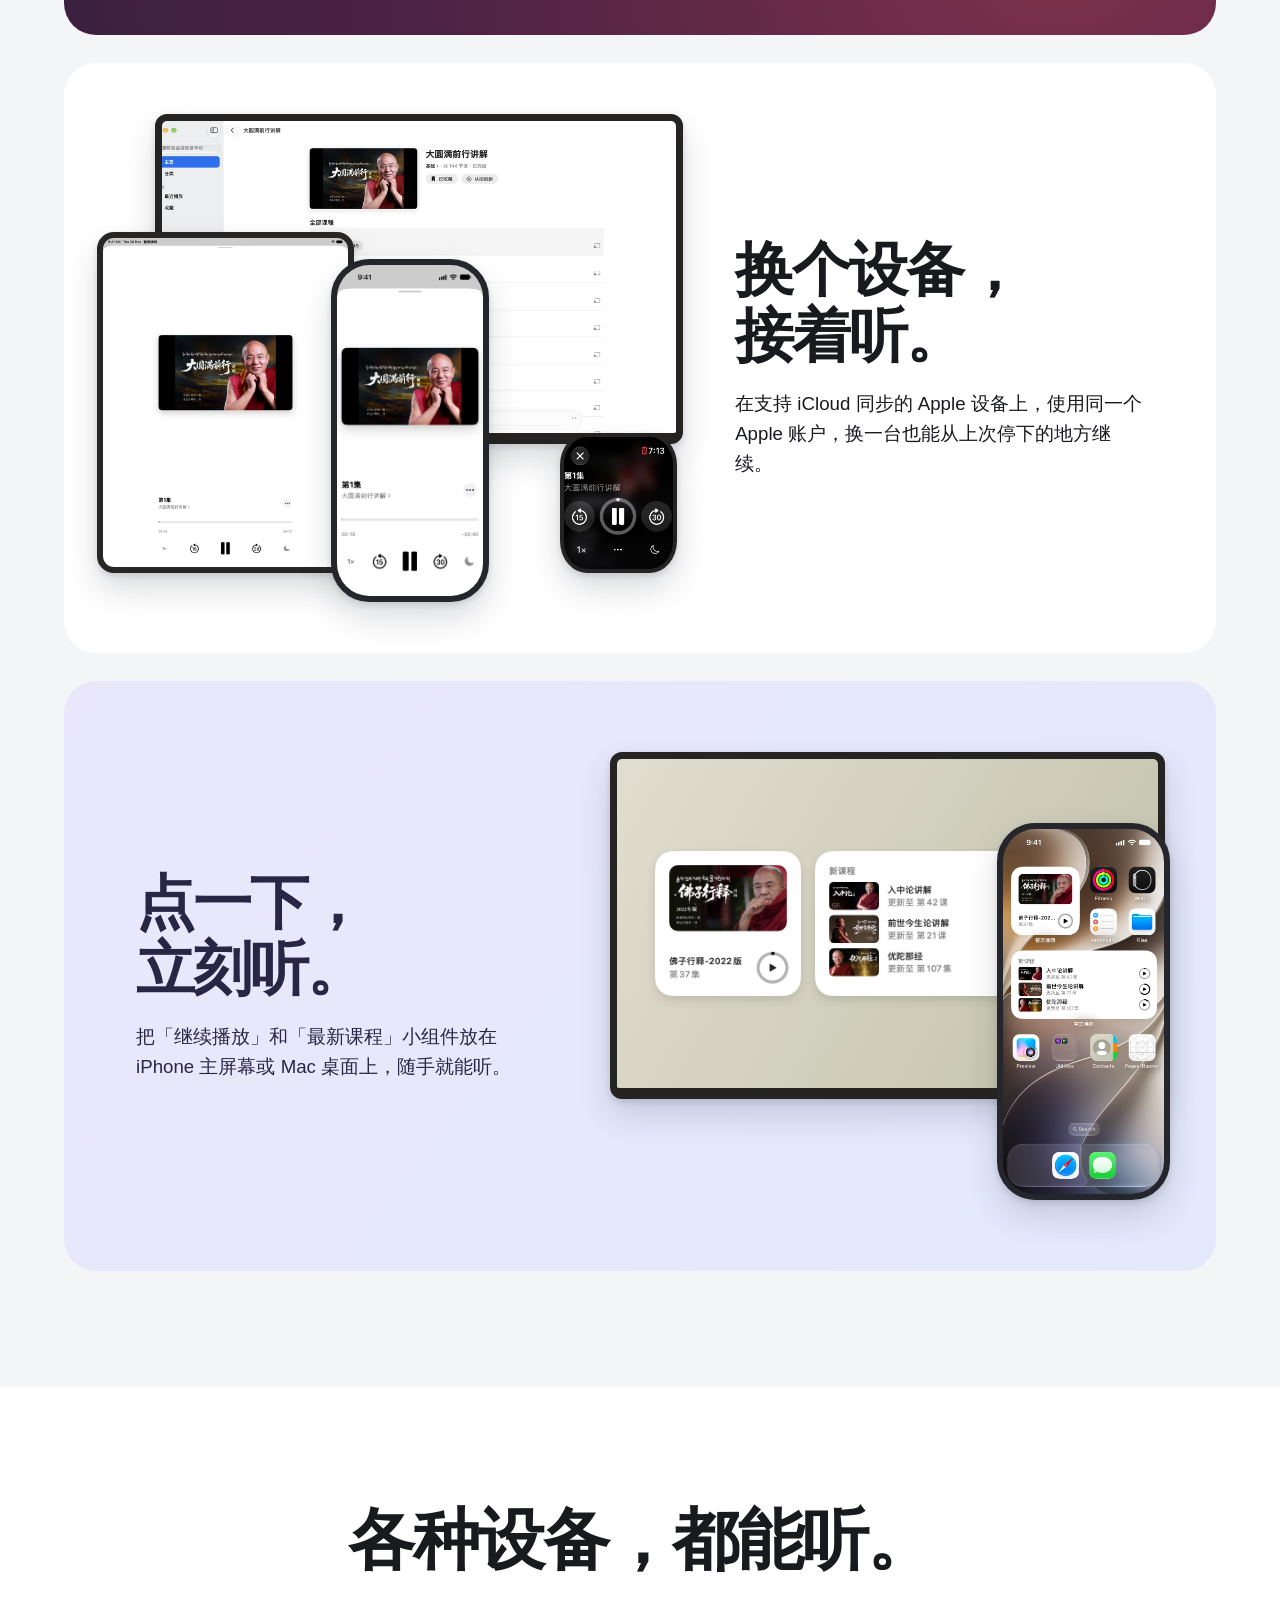
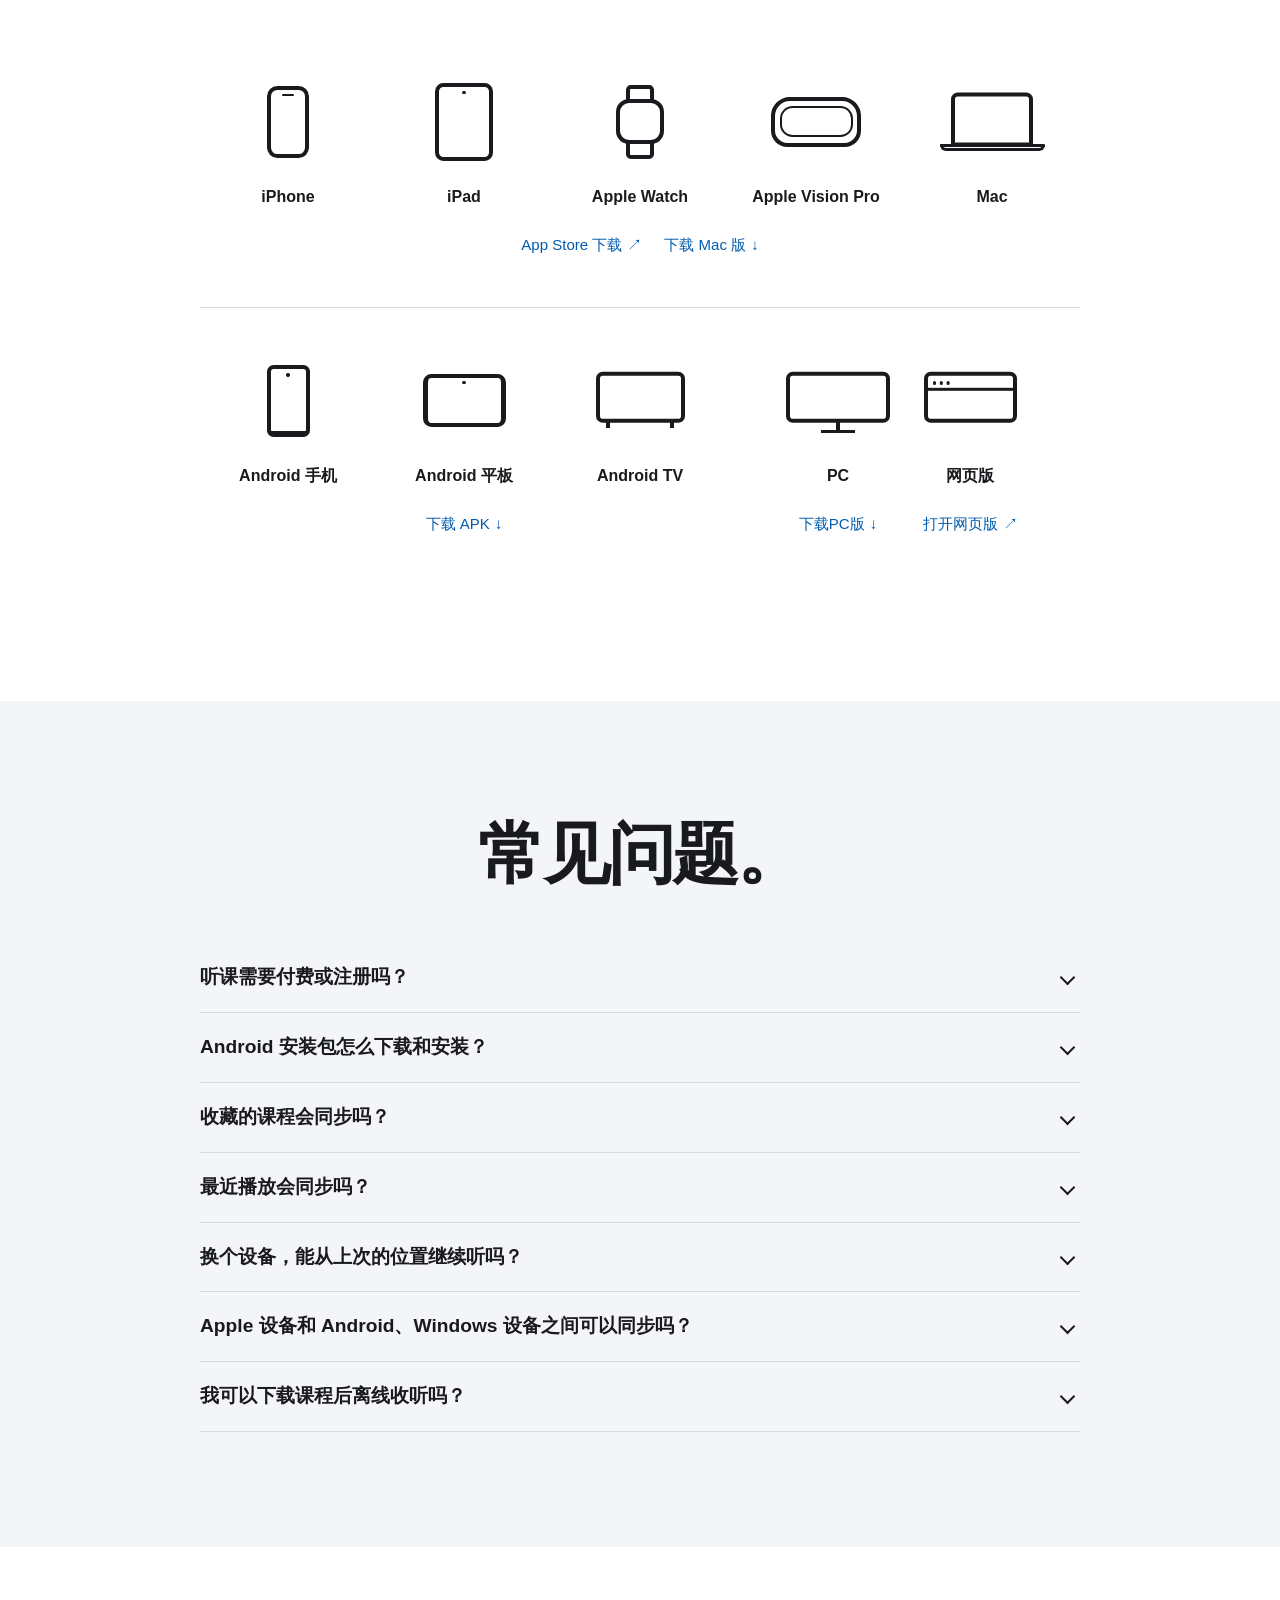
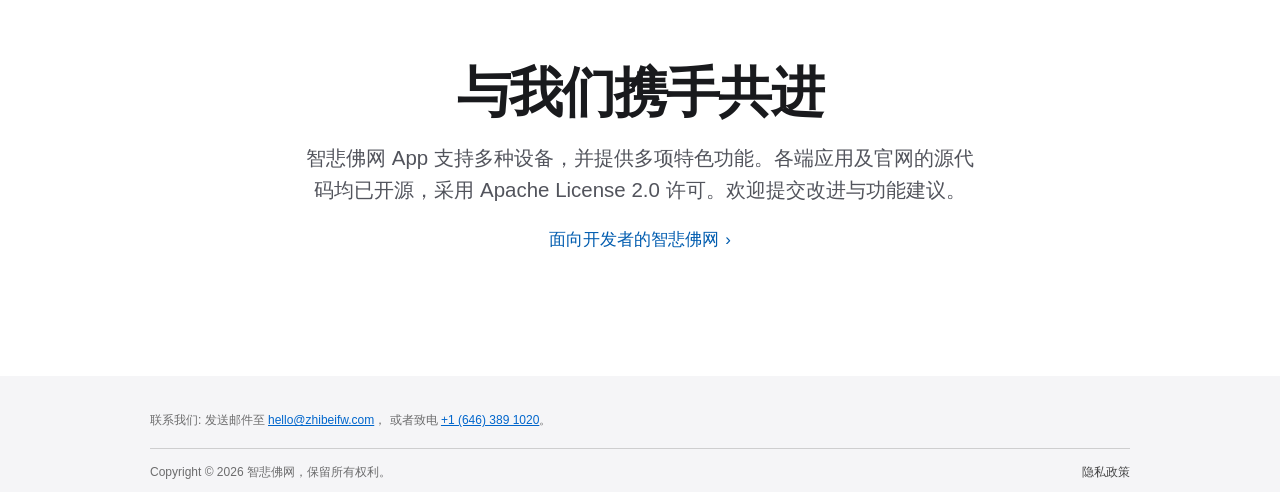
==== commit 1abaa228: "调整官网功能卡片标题换行" ====
--- a/index.html
+++ b/index.html
@@ -64,7 +64,7 @@
       <div class="feature-stack home-width">
         <article class="feature-card feature-download">
           <div class="feature-copy">
-            <h2>一整门课，带在<br>身边听。</h2>
+            <h2>带在身边听。</h2>
             <p>在手机上一次下载整门课。坐飞机、坐地铁，没网也能接着听。</p>
           </div>
           <div class="feature-art download-art">
--- a/home.css
+++ b/home.css
@@ -478,14 +478,6 @@
   color: #182f49;
 }
 
-.feature-download .feature-copy {
-  container-type: inline-size;
-}
-
-.feature-download h2 {
-  font-size: min(var(--feature-title-size), 14cqi);
-}
-
 .feature-playback {
   background: radial-gradient(ellipse at 86% 92%, #7b304b 1%, #4e2345 44%, #271c38 100%);
   color: #fff;
@@ -1099,11 +1091,16 @@
   }
 
   .feature-copy {
+    container-type: inline-size;
     padding: clamp(24px, 7vw, 48px);
     padding-bottom: 0;
   }
 
-  .feature-card:not(.feature-download) .feature-copy h2 br {
+  .feature-copy h2 {
+    font-size: min(var(--feature-title-size), 11cqi);
+  }
+
+  .feature-copy h2 br {
     display: none;
   }
 
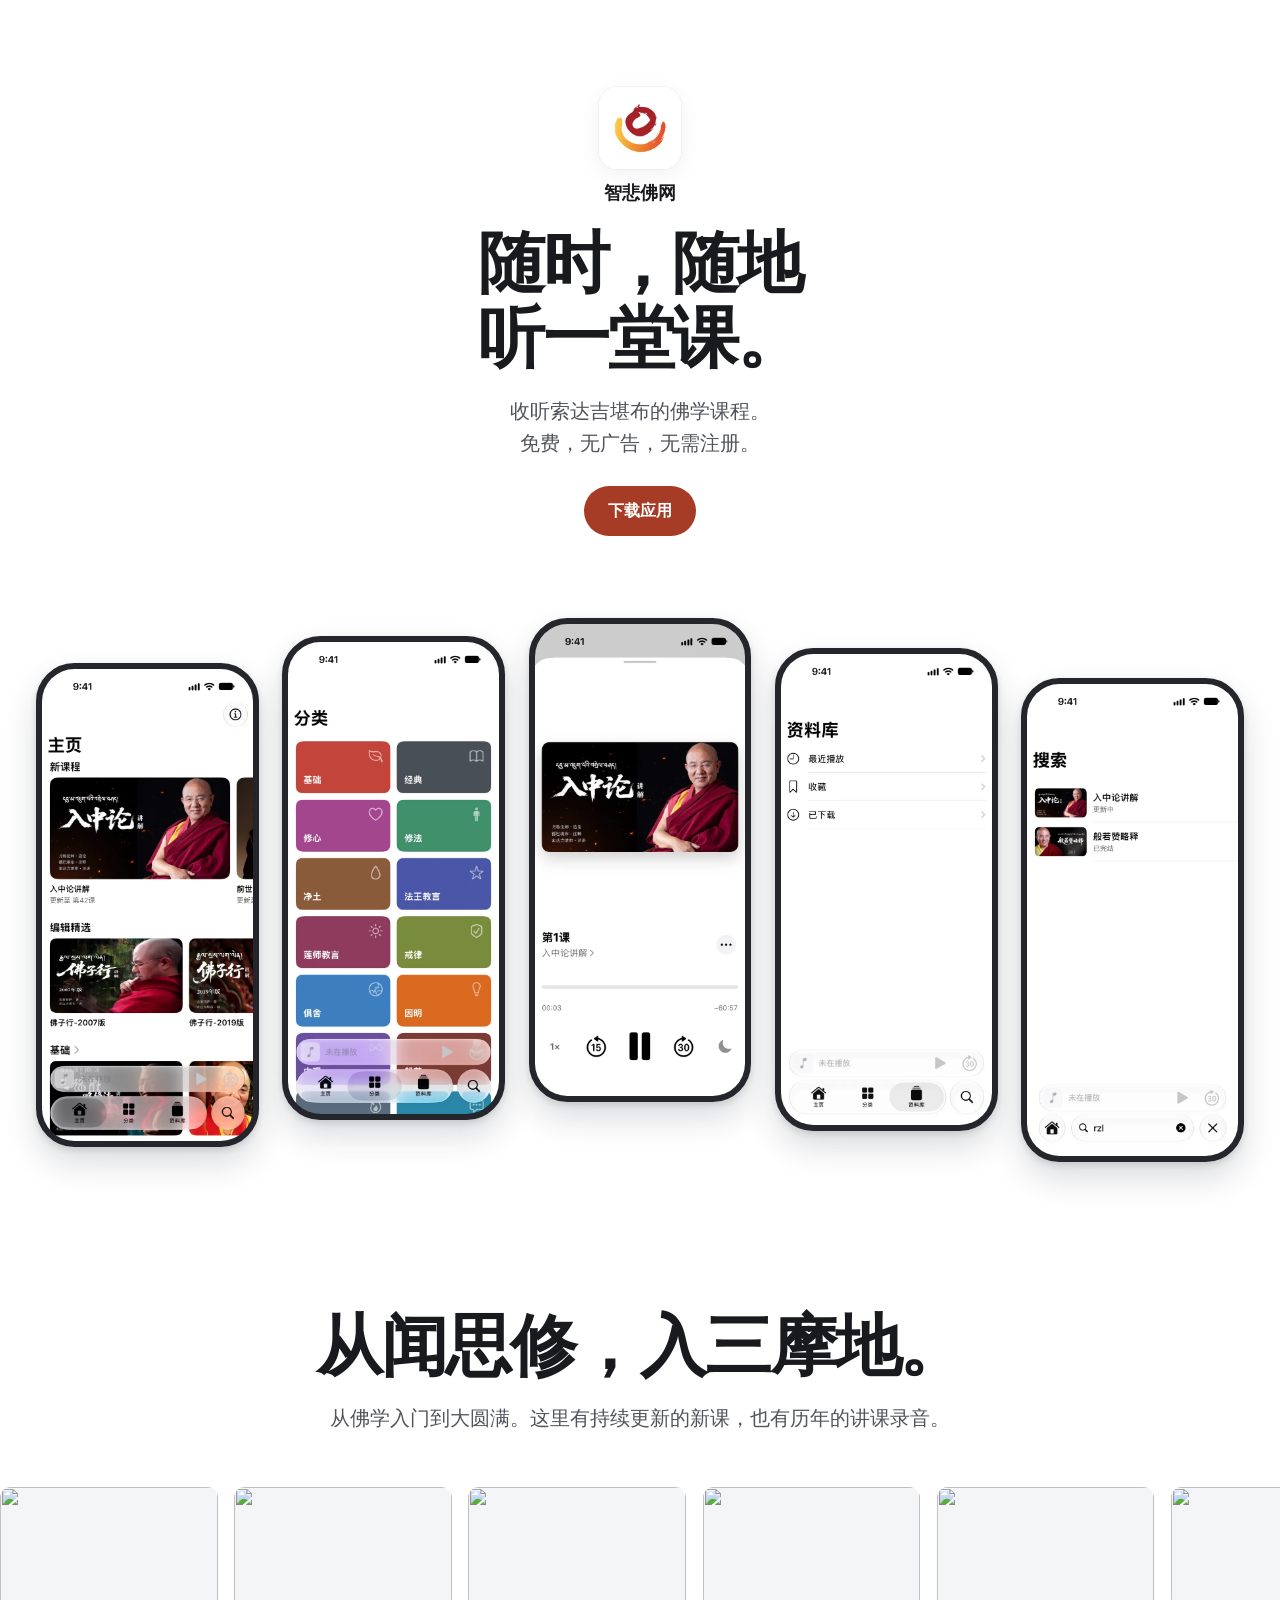
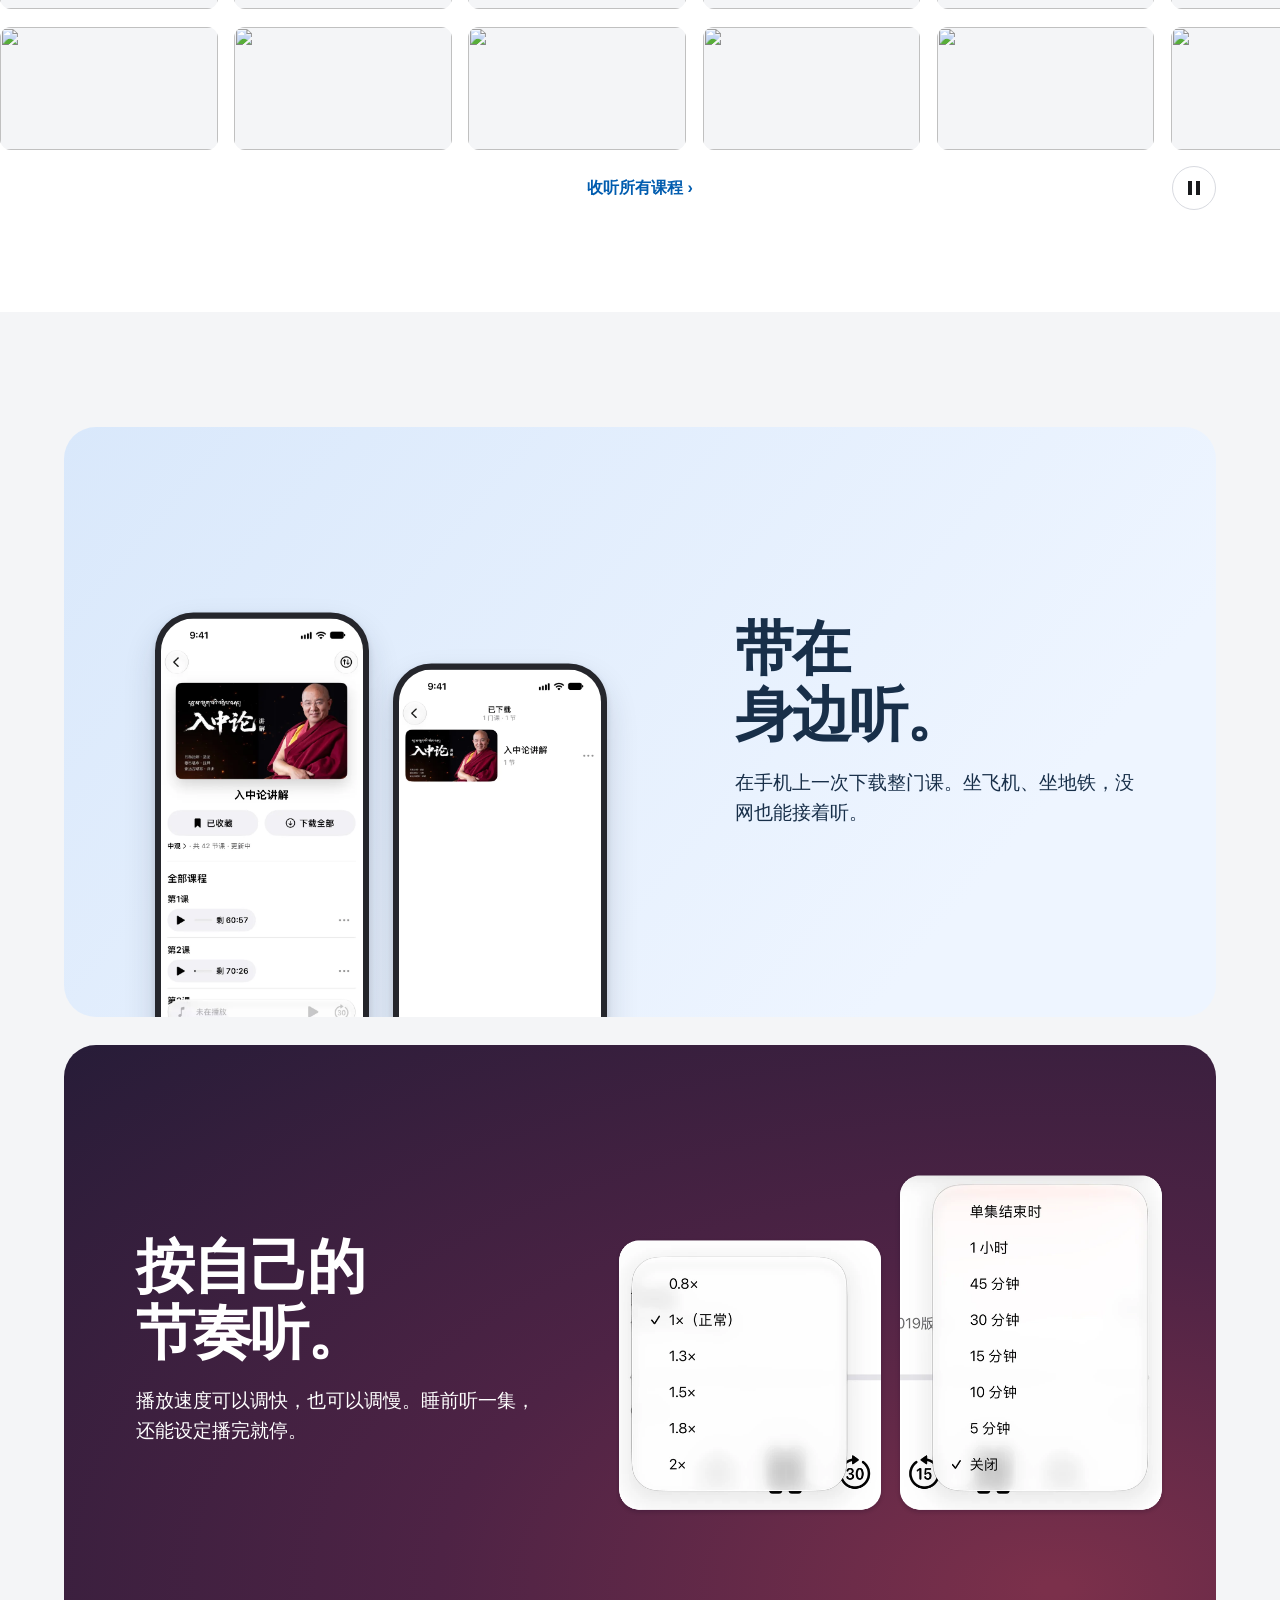
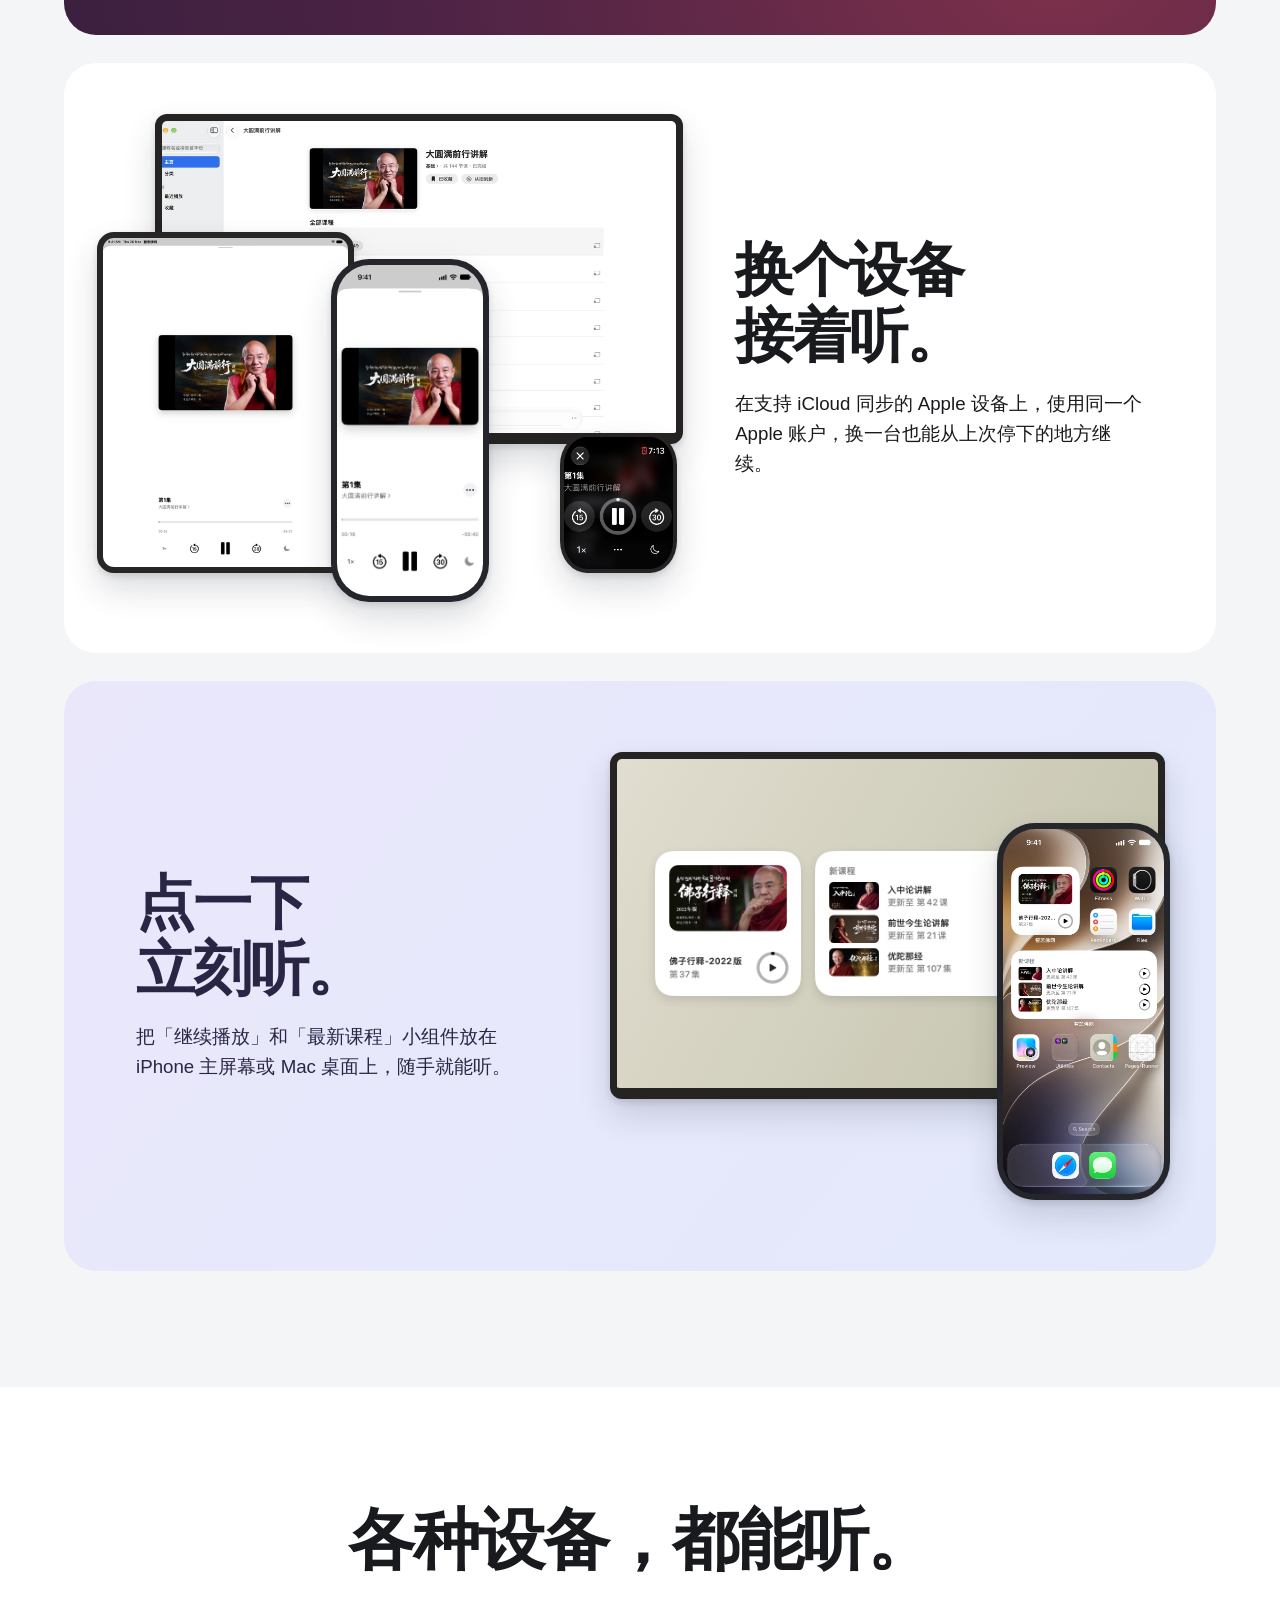
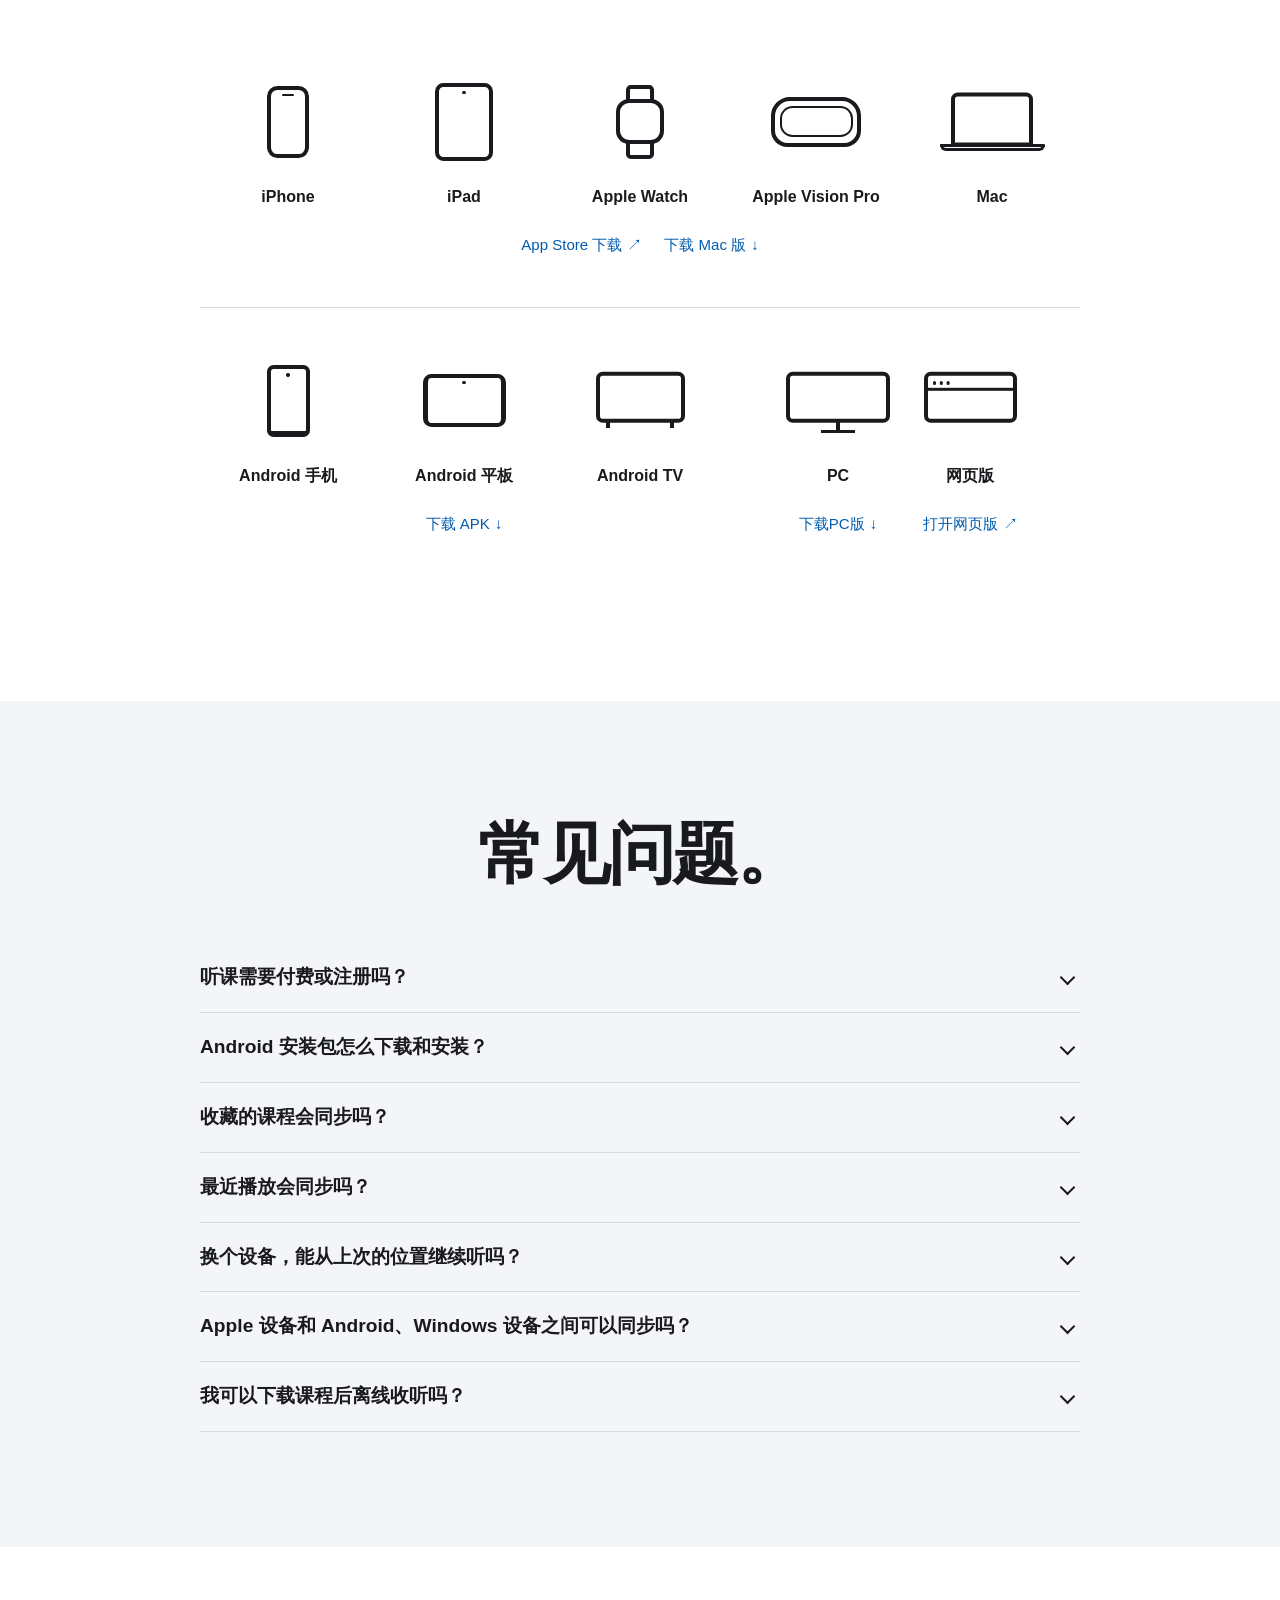
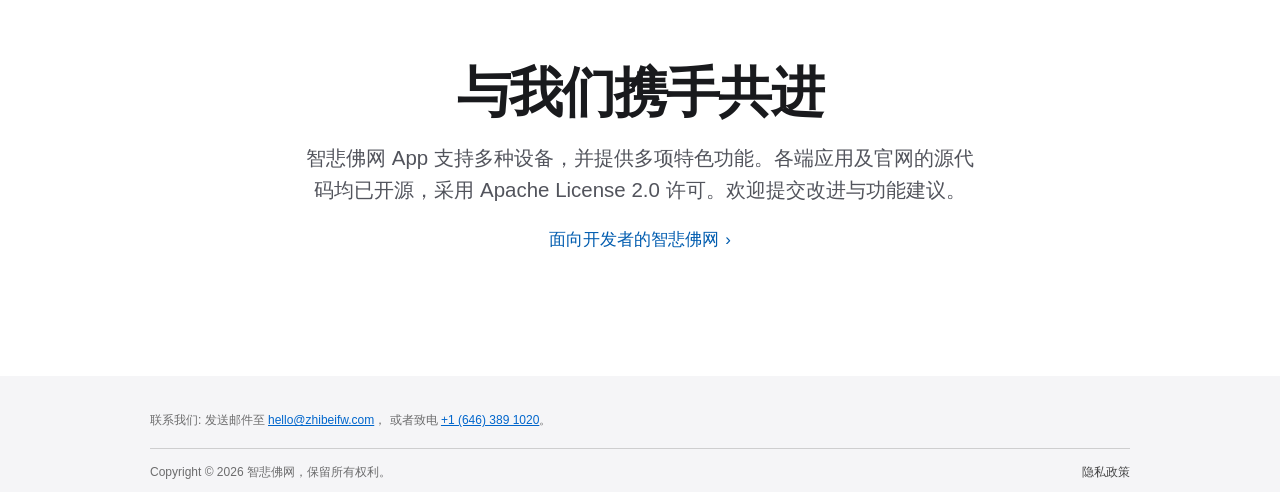
==== commit b144a16b: "统一官网功能标题的断行和标点" ====
--- a/index.html
+++ b/index.html
@@ -64,7 +64,7 @@
       <div class="feature-stack home-width">
         <article class="feature-card feature-download">
           <div class="feature-copy">
-            <h2>带在身边听。</h2>
+            <h2>带在<br>身边听。</h2>
             <p>在手机上一次下载整门课。坐飞机、坐地铁，没网也能接着听。</p>
           </div>
           <div class="feature-art download-art">
@@ -85,7 +85,7 @@
 
         <article class="feature-card feature-sync" id="sync-feature">
           <div class="feature-copy">
-            <h2>换个设备，<br>接着听。</h2>
+            <h2>换个设备<br>接着听。</h2>
             <p>在支持 iCloud 同步的 Apple 设备上，使用同一个 Apple 账户，换一台也能从上次停下的地方继续。</p>
           </div>
           <div class="feature-art sync-art">
@@ -100,7 +100,7 @@
 
         <article class="feature-card feature-widgets" id="widgets-feature">
           <div class="feature-copy">
-            <h2>点一下，<br>立刻听。</h2>
+            <h2>点一下<br>立刻听。</h2>
             <p>把「继续播放」和「最新课程」小组件放在 iPhone 主屏幕或 Mac 桌面上，随手就能听。</p>
           </div>
           <div class="feature-art widgets-art">
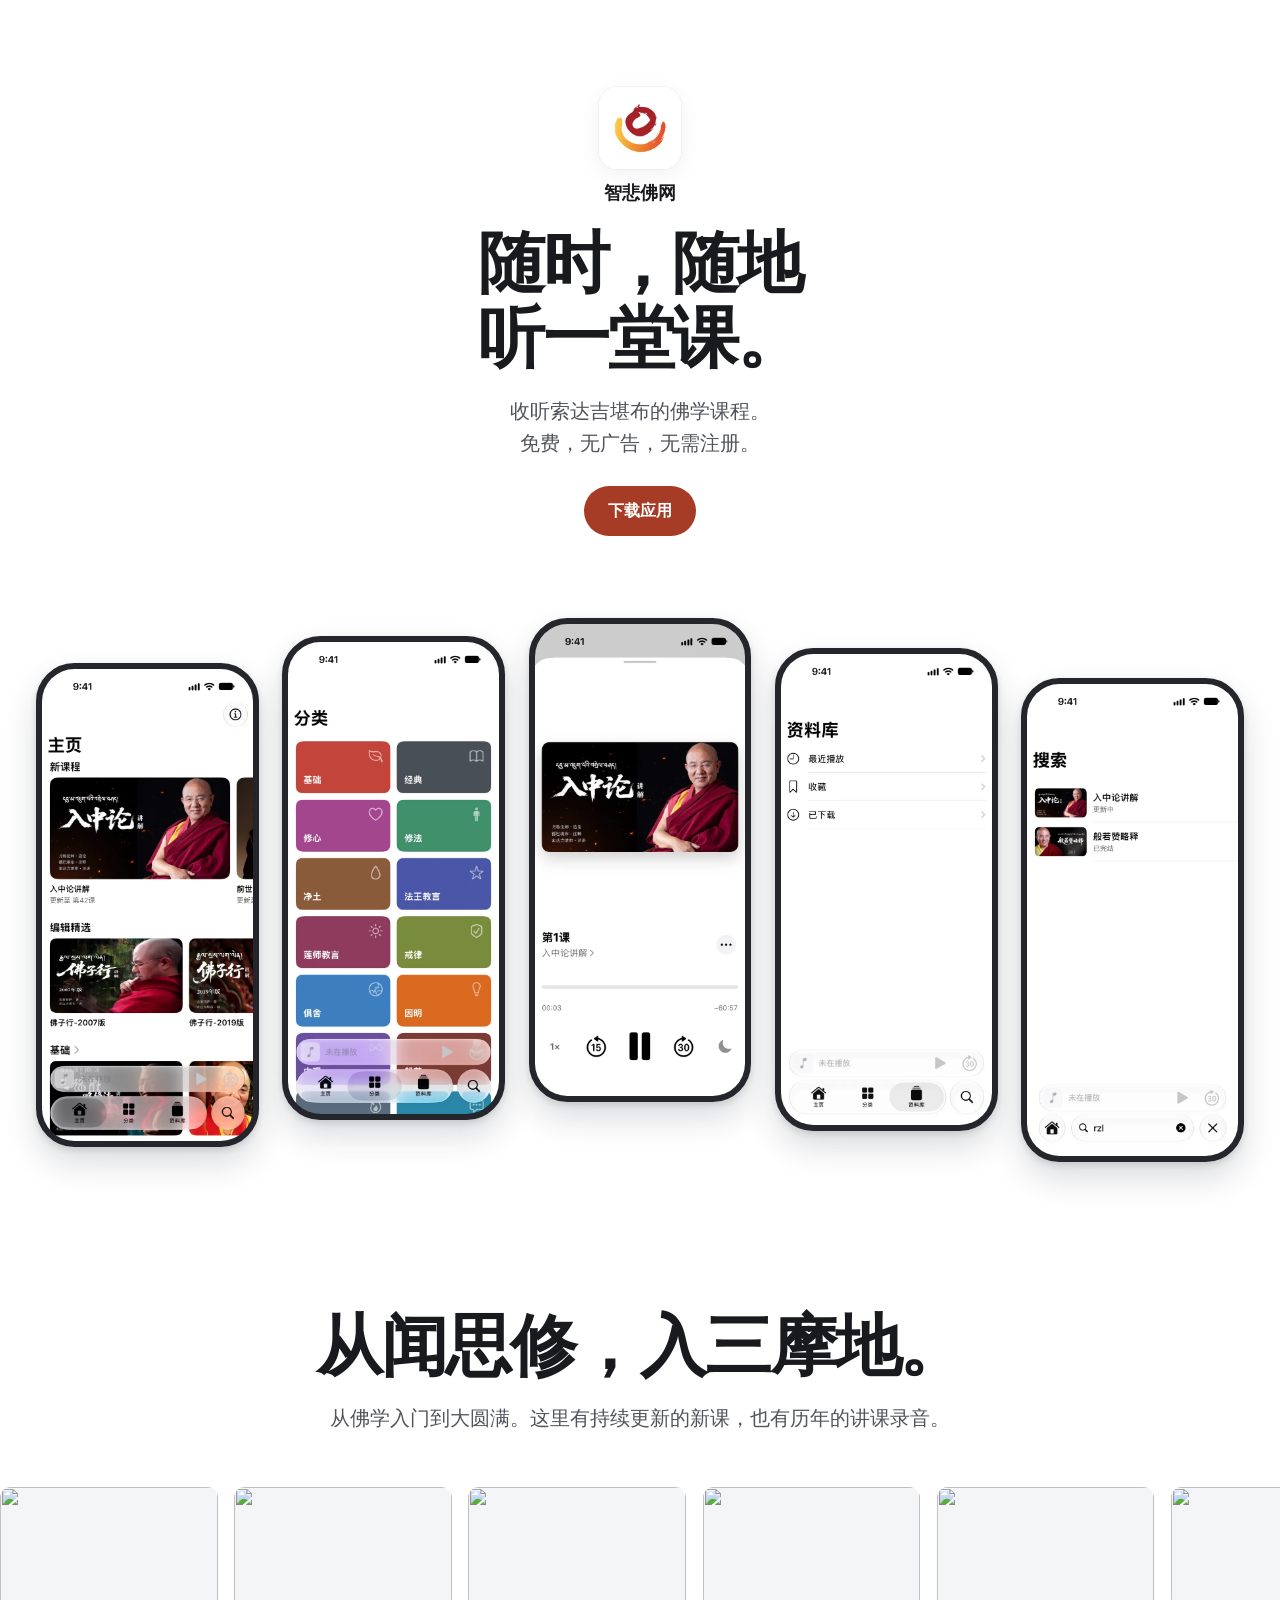
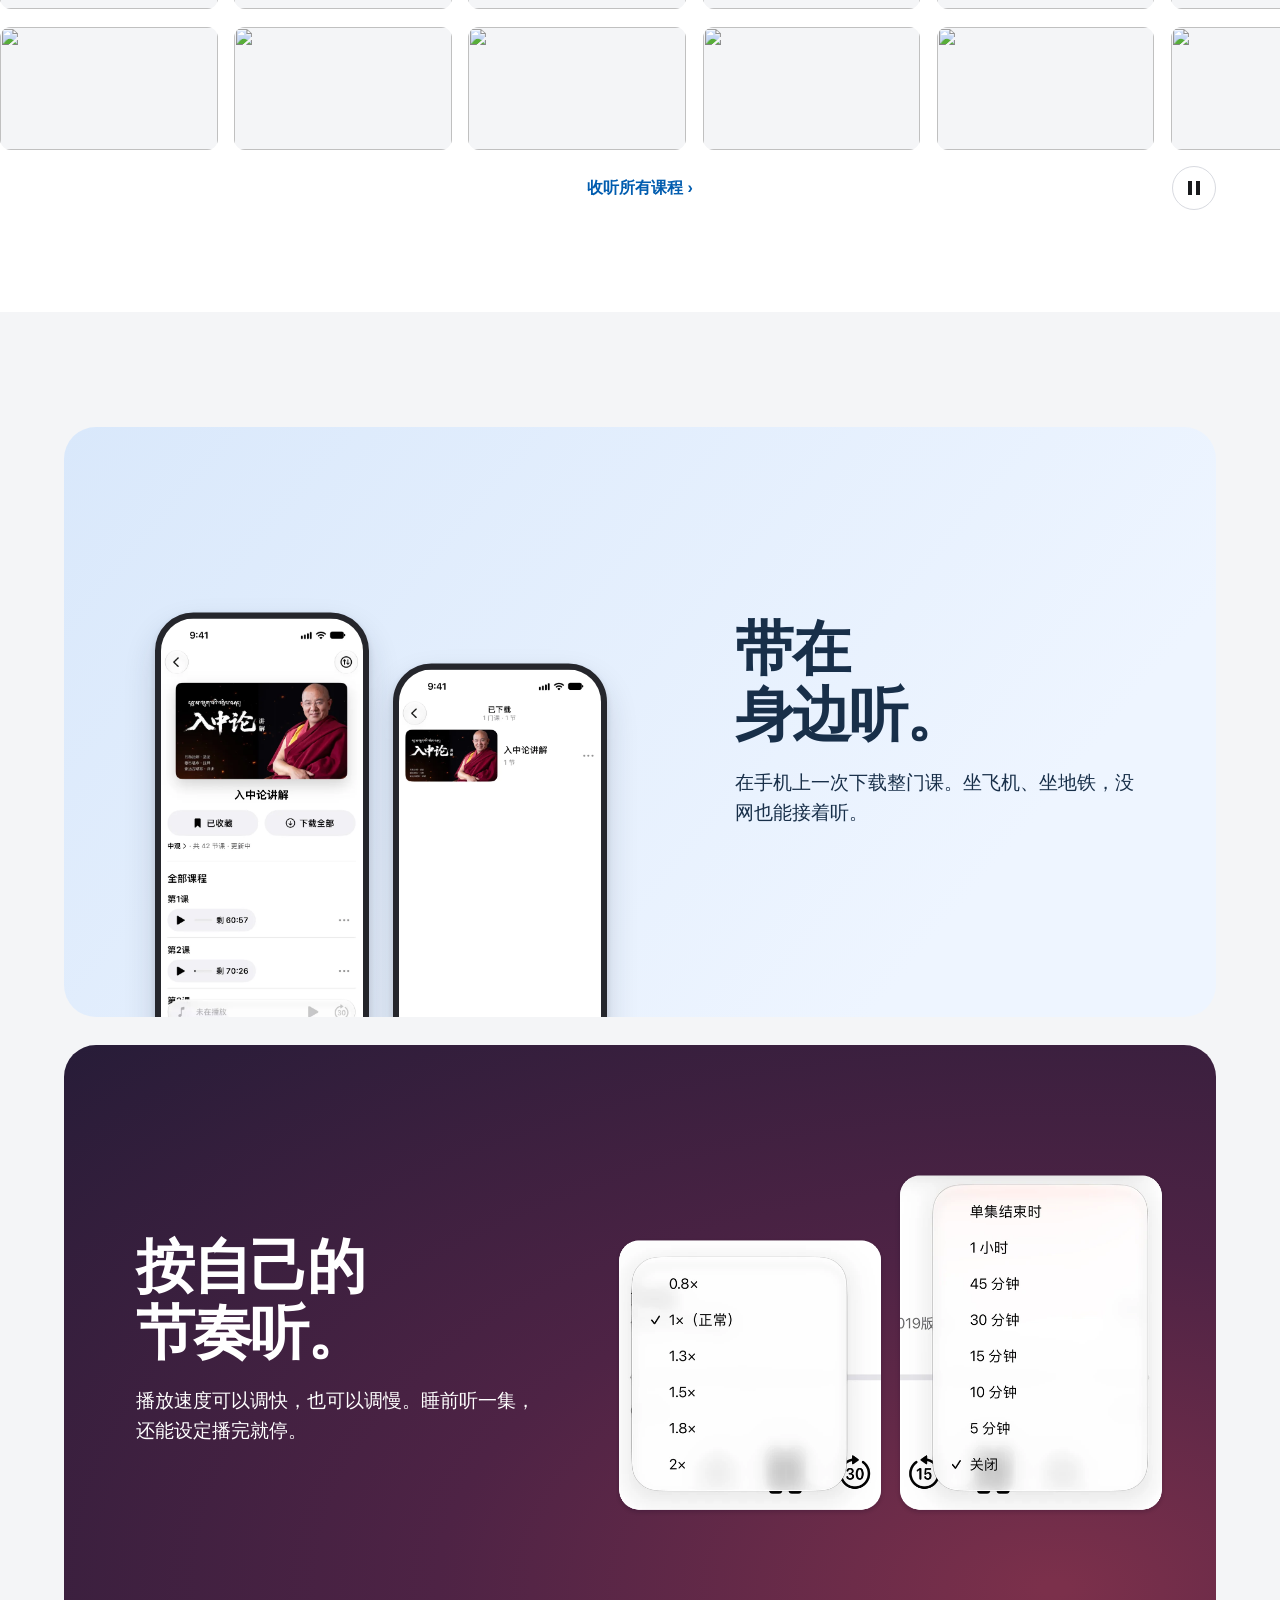
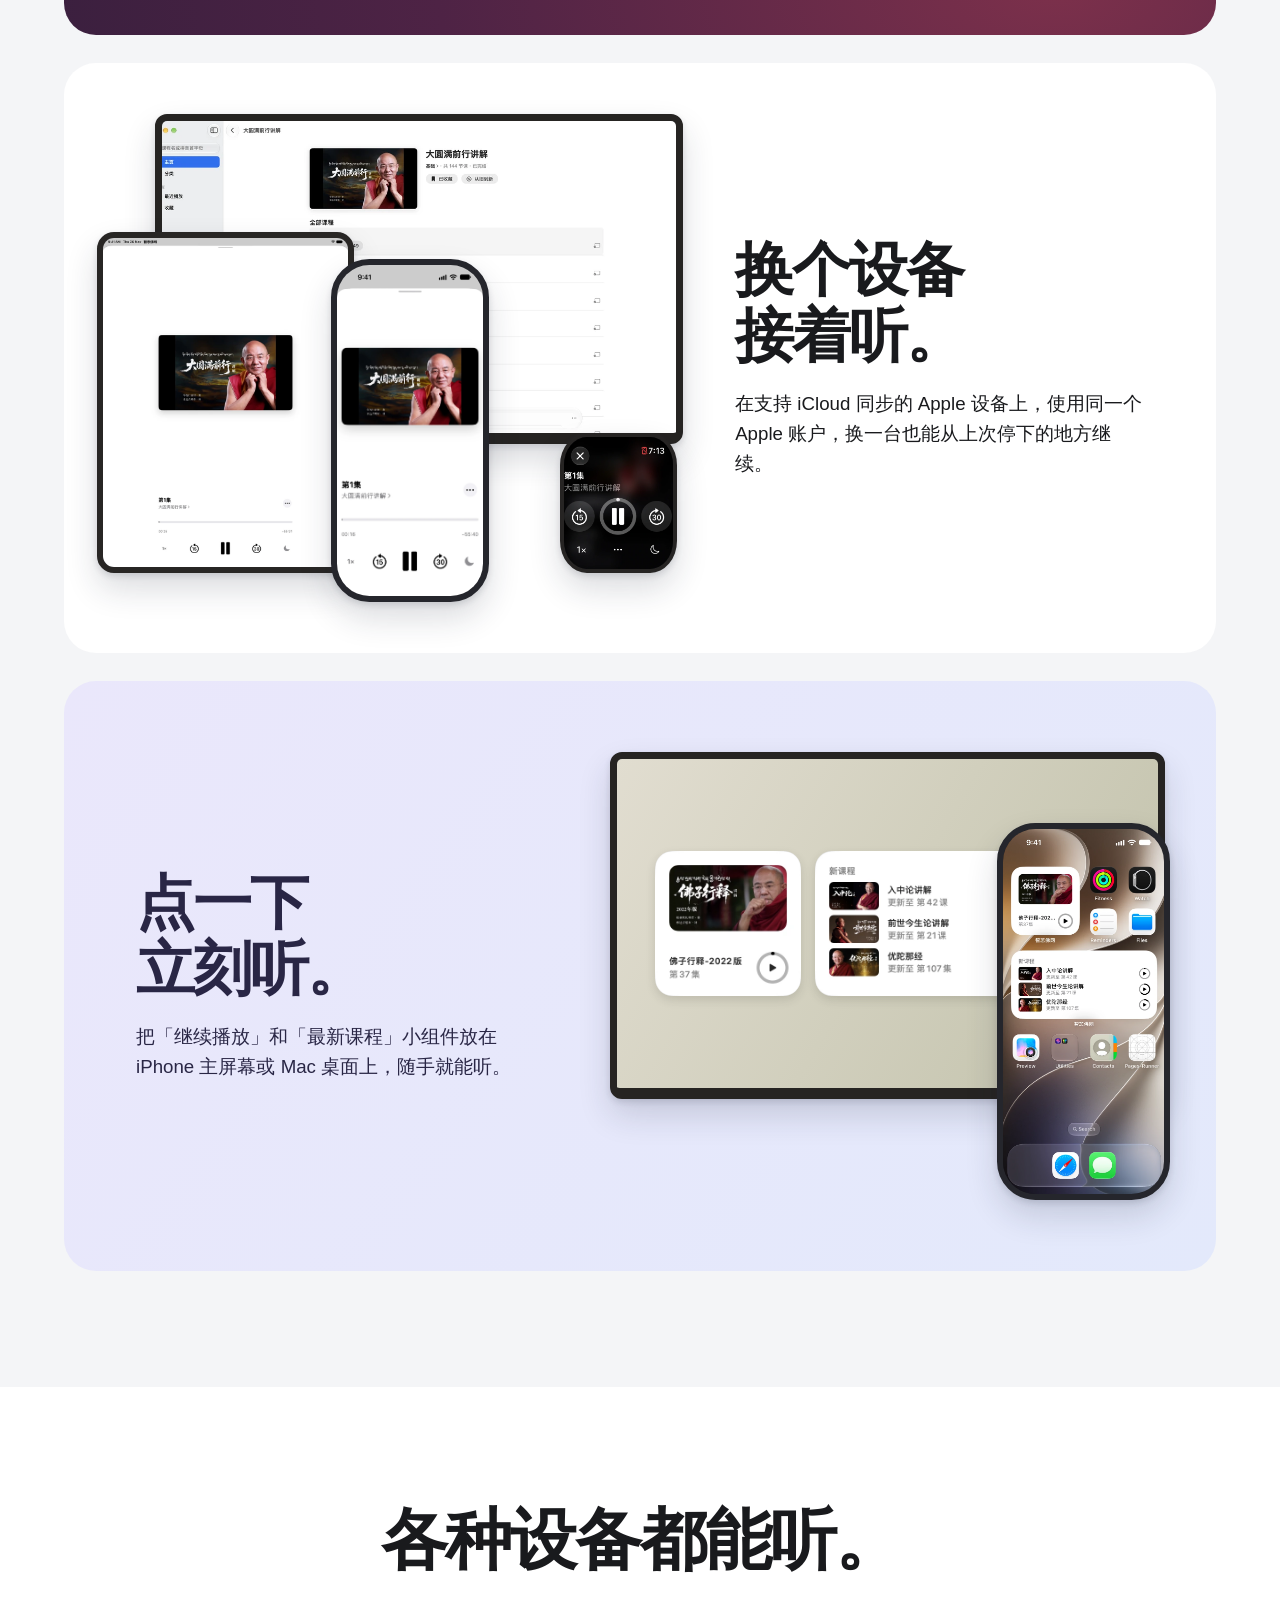
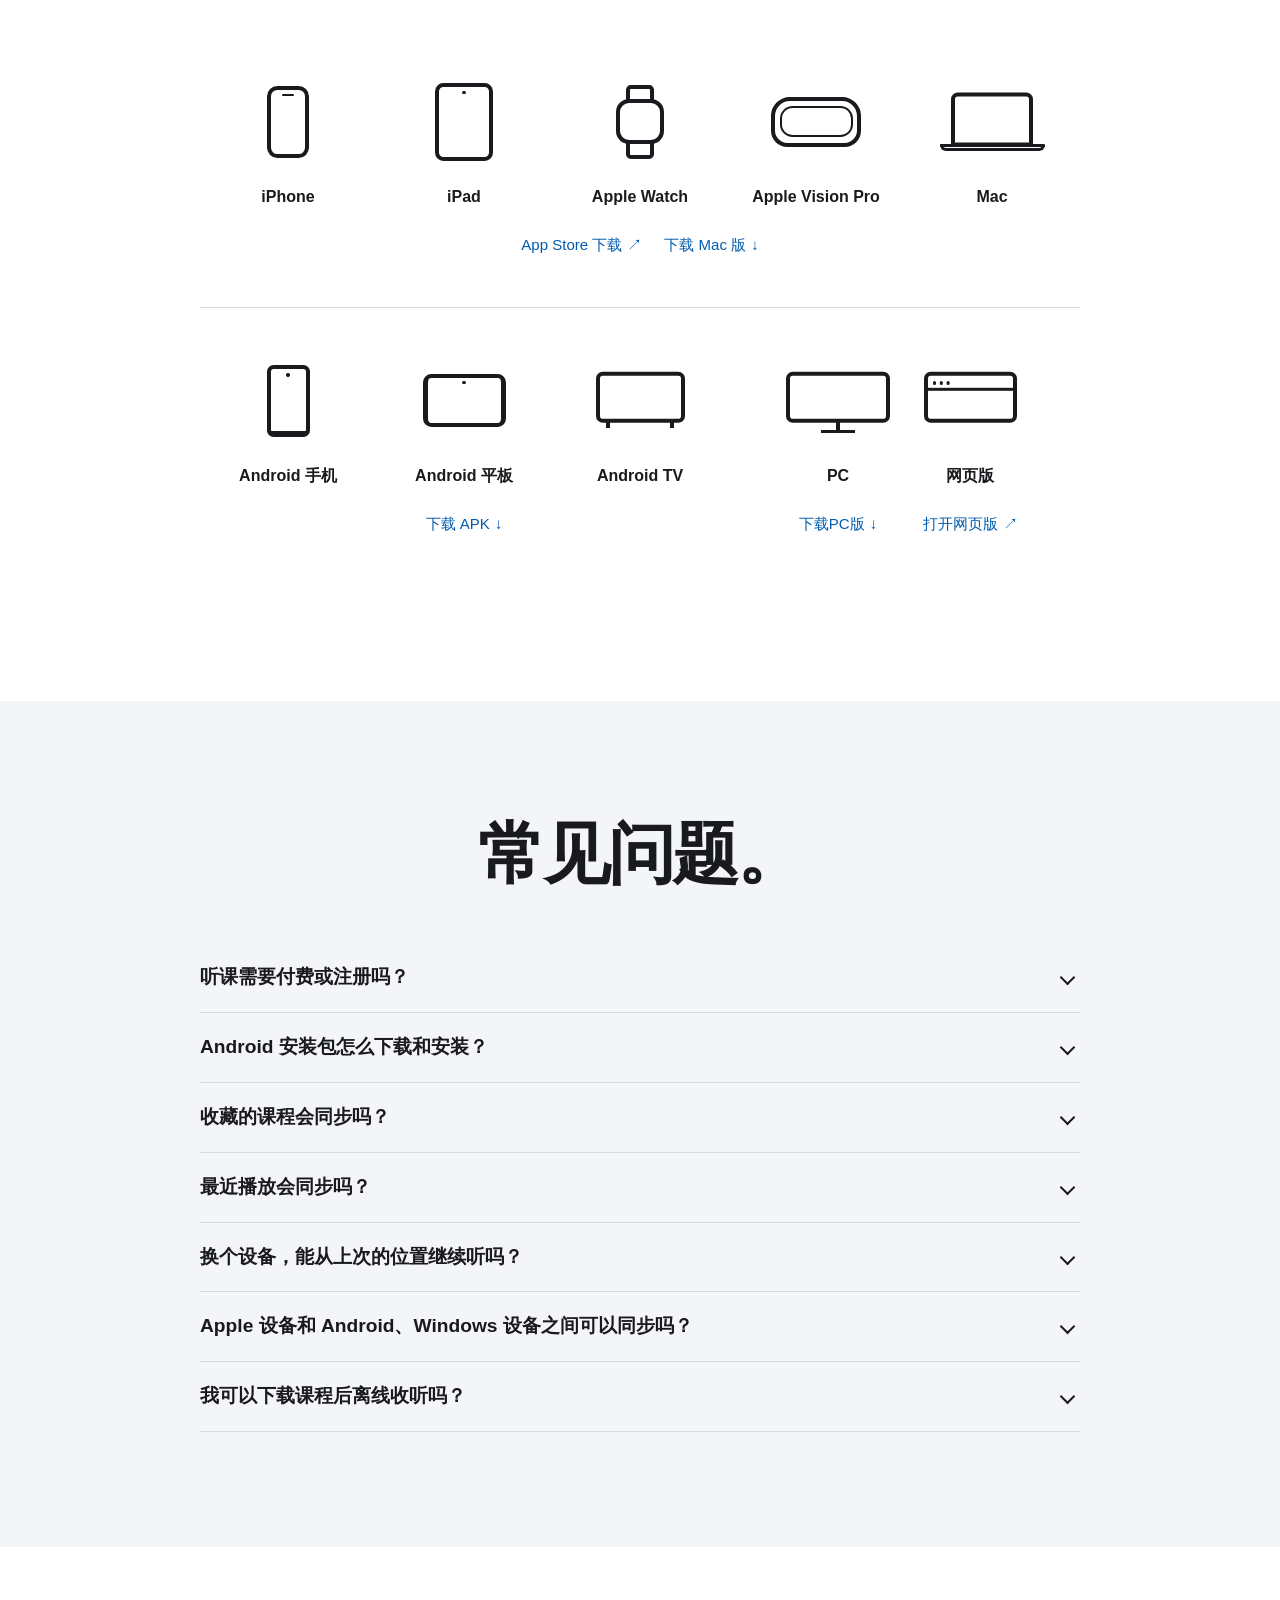
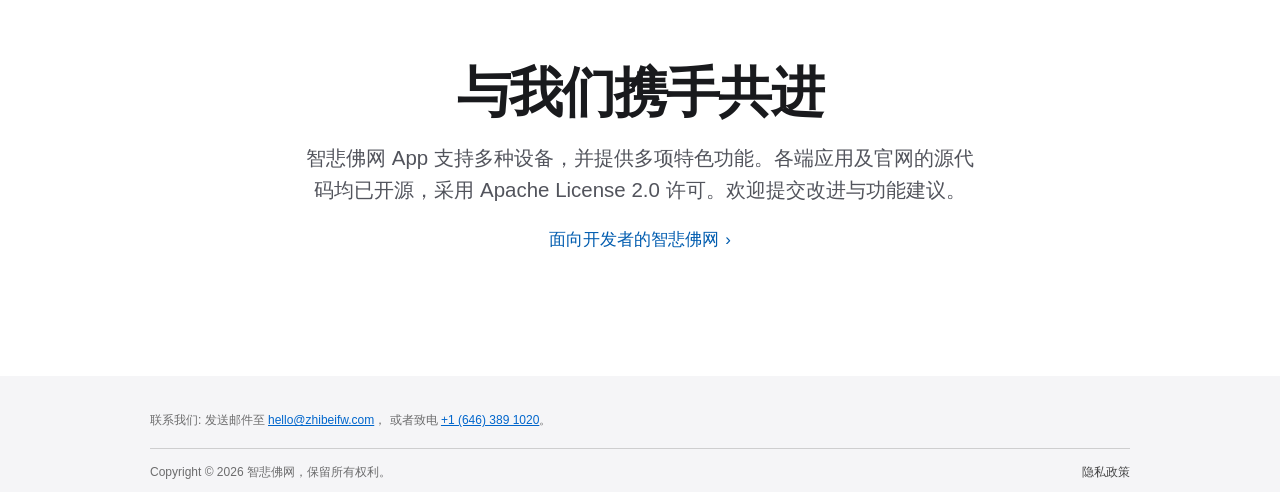
==== commit 1810bb1a: "去掉官网下载区标题中的逗号" ====
--- a/index.html
+++ b/index.html
@@ -120,7 +120,7 @@
 
     <section class="home-downloads home-width" id="downloads" aria-labelledby="downloads-title">
       <div class="home-heading section-copy">
-        <h2 id="downloads-title">各种设备，都能听。</h2>
+        <h2 id="downloads-title">各种设备都能听。</h2>
       </div>
 
       <div class="device-rows">
